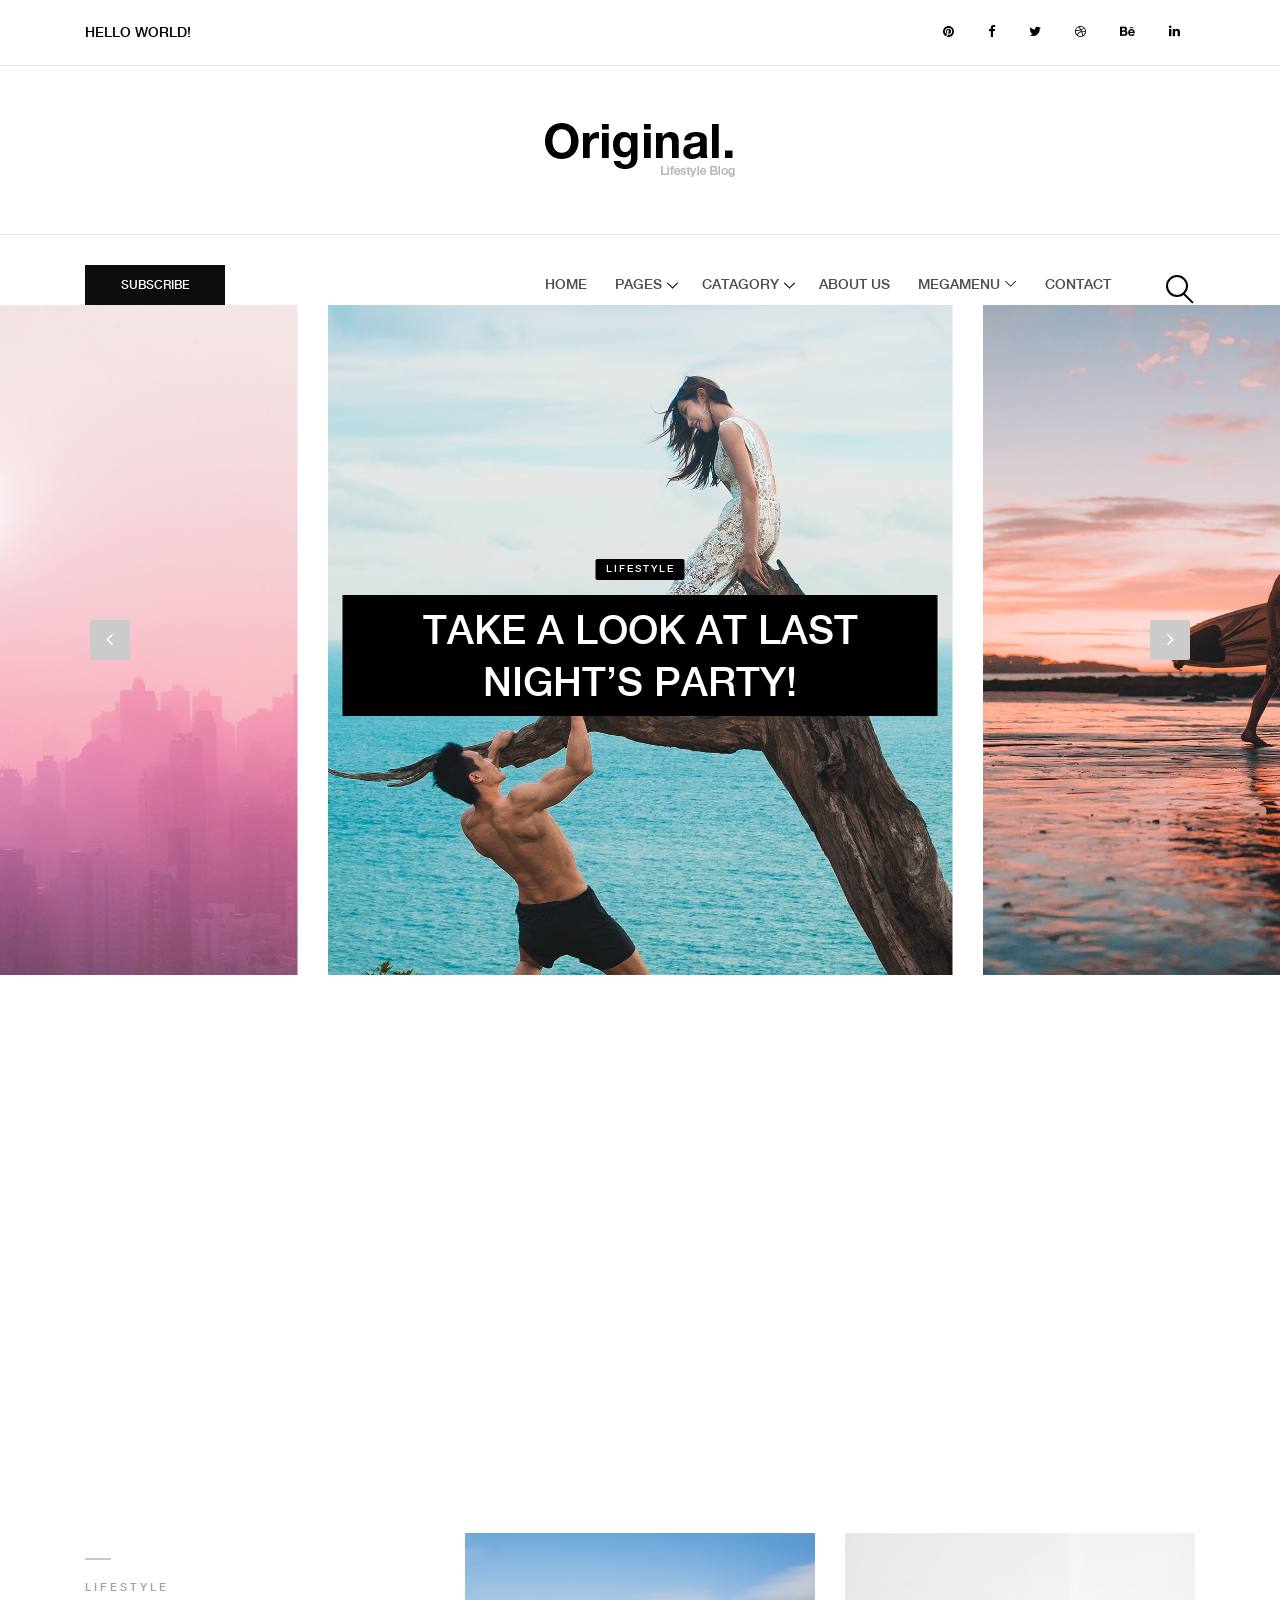
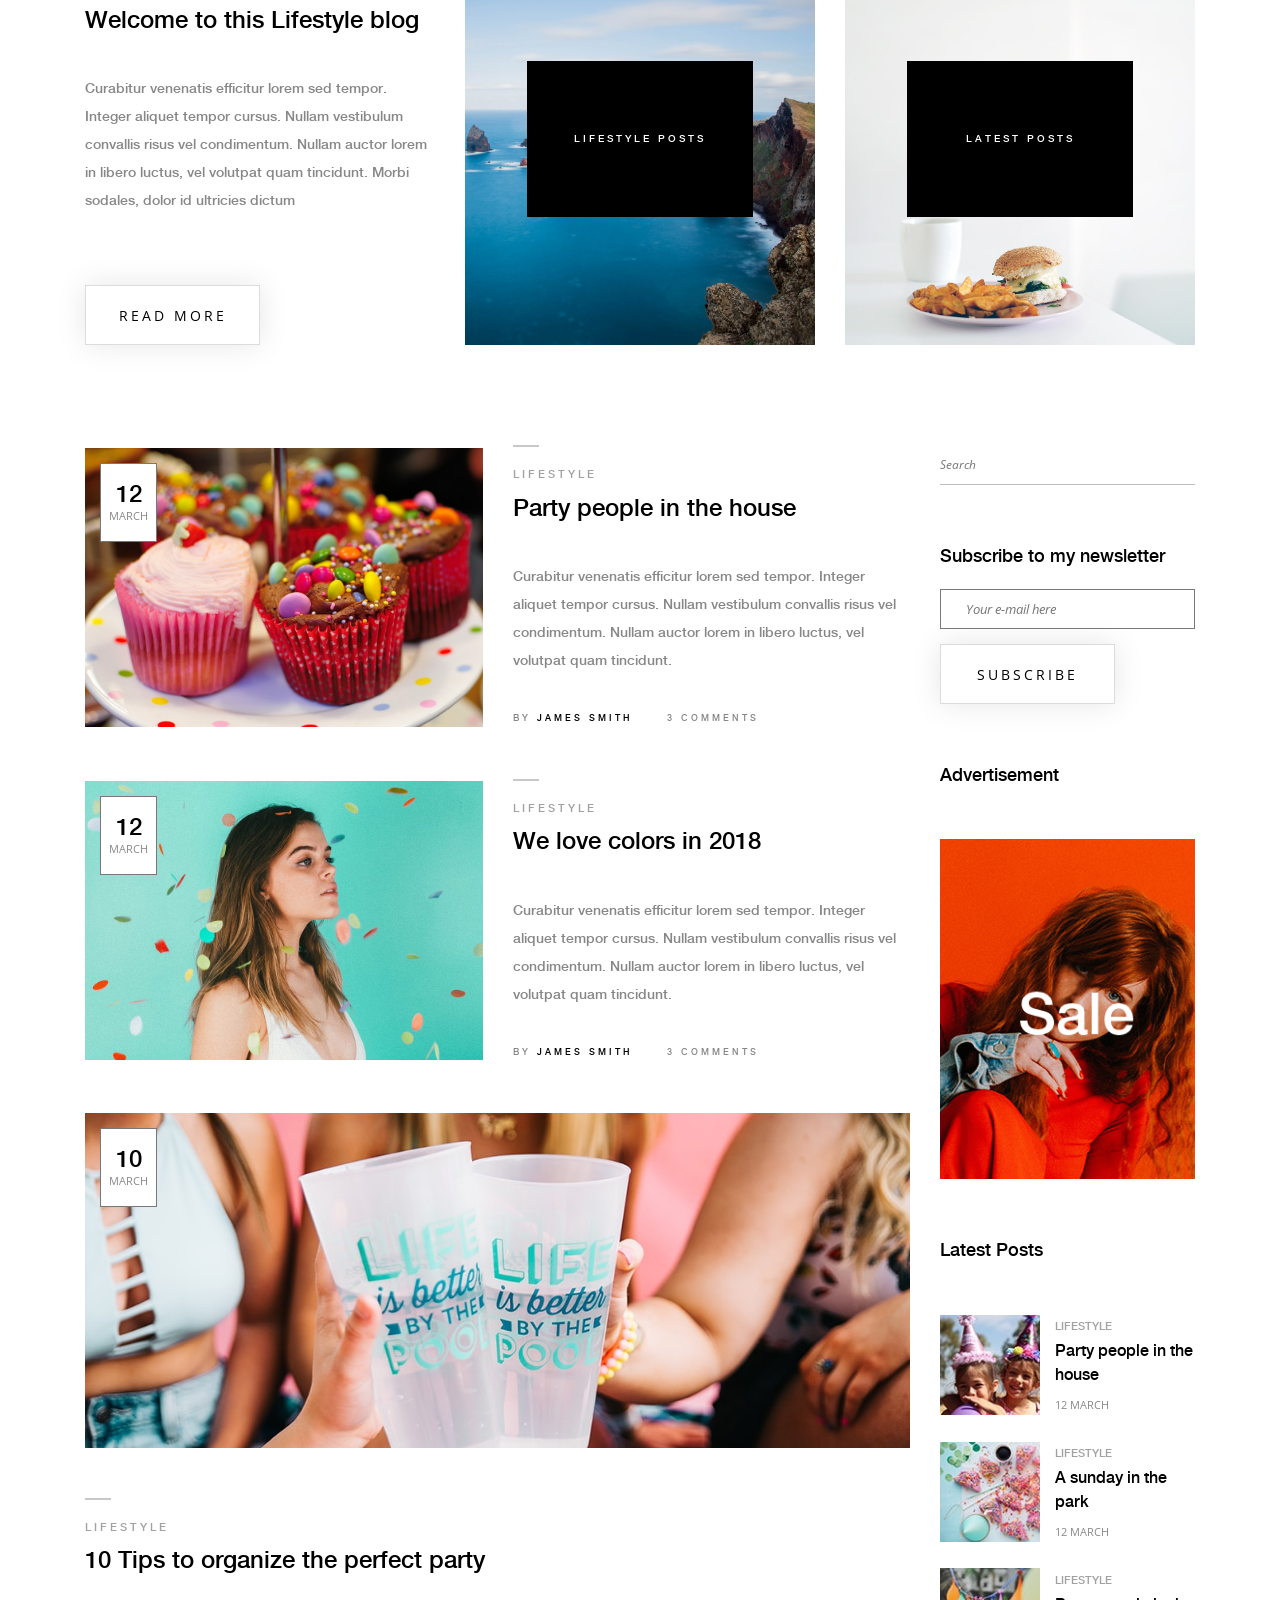
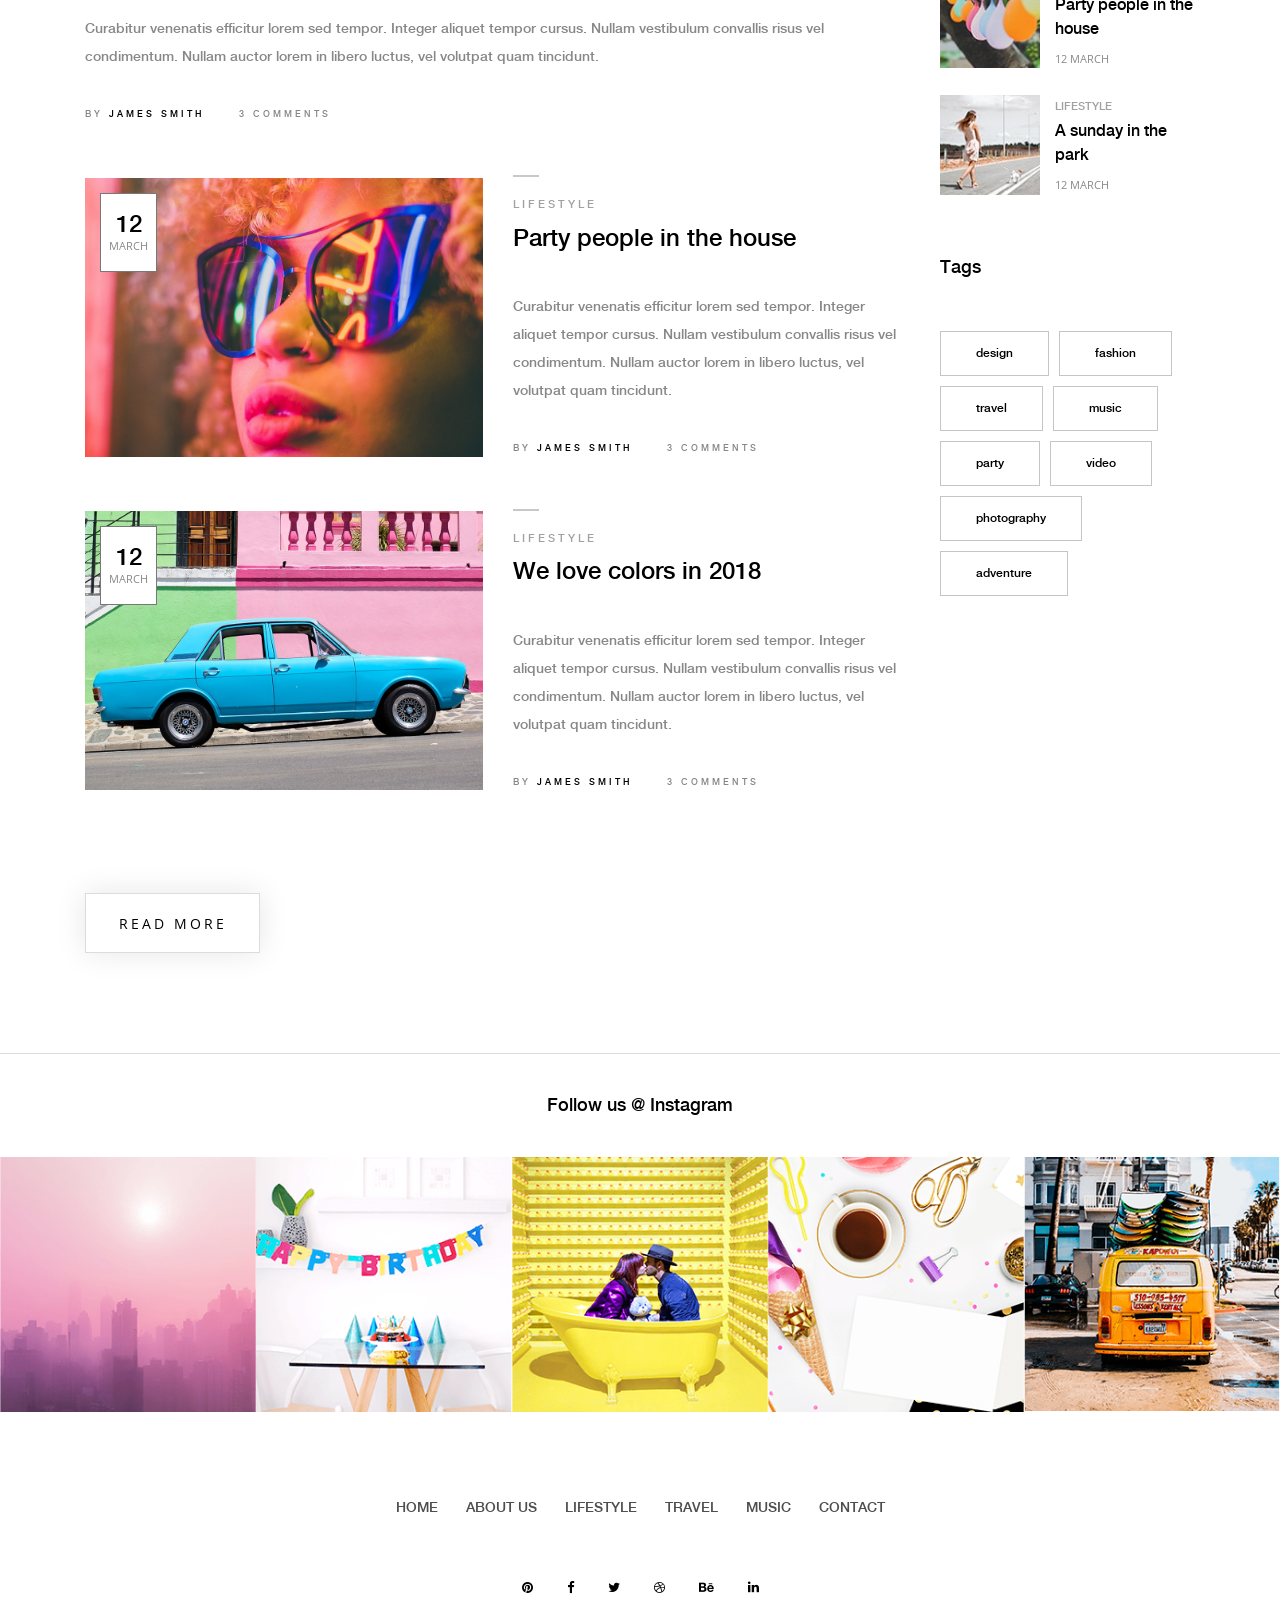
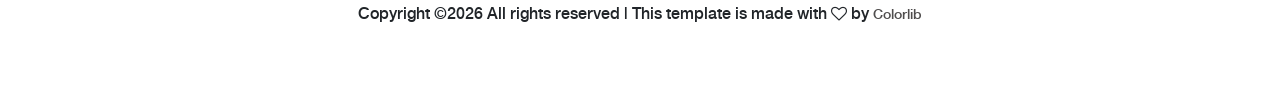
==== templates/index.html @ 19a9ef3c "new" ====
<!DOCTYPE html>
<html lang="en">

<head>
    <meta charset="UTF-8">
    <meta name="description" content="">
    <meta http-equiv="X-UA-Compatible" content="IE=edge">
    <meta name="viewport" content="width=device-width, initial-scale=1, shrink-to-fit=no">
    <!-- The above 4 meta tags *must* come first in the head; any other head content must come *after* these tags -->

    <!-- Title -->
    <title>Original - Lifestyle Blog Template</title>

    <!-- Favicon -->
    <link rel="icon" href="/static/img/core-img/favicon.ico">

    <!-- Style CSS -->
    <link rel="stylesheet" href="/static/css/style.css">

</head>

<body>
    <!-- Preloader -->
    <div id="preloader">
        <div class="preload-content">
            <div id="original-load"></div>
        </div>
    </div>

    <!-- Subscribe Modal -->
    <div class="subscribe-newsletter-area">
        <div class="modal fade" id="subsModal" tabindex="-1" role="dialog" aria-labelledby="subsModal" aria-hidden="true">
            <div class="modal-dialog modal-dialog-centered" role="document">
                <div class="modal-content">
                    <button type="button" class="close" data-dismiss="modal" aria-label="Close"><span aria-hidden="true">&times;</span></button>
                    <div class="modal-body">
                        <h5 class="title">Subscribe to my newsletter</h5>
                        <form action="#" class="newsletterForm" method="post">
                            <input type="email" name="email" id="subscribesForm2" placeholder="Your e-mail here">
                            <button type="submit" class="btn original-btn">Subscribe</button>
                        </form>
                    </div>
                </div>
            </div>
        </div>
    </div>

    <!-- ##### Header Area Start ##### -->
    <header class="header-area">

        <!-- Top Header Area -->
        <div class="top-header">
            <div class="container h-100">
                <div class="row h-100 align-items-center">
                    <!-- Breaking News Area -->
                    <div class="col-12 col-sm-8">
                        <div class="breaking-news-area">
                            <div id="breakingNewsTicker" class="ticker">
                                <ul>
                                    <li><a href="#">Hello World!</a></li>
                                    <li><a href="#">Hello Universe!</a></li>
                                    <li><a href="#">Hello Original!</a></li>
                                    <li><a href="#">Hello Earth!</a></li>
                                    <li><a href="#">Hello Colorlib!</a></li>
                                </ul>
                            </div>
                        </div>
                    </div>
                    <!-- Top Social Area -->
                    <div class="col-12 col-sm-4">
                        <div class="top-social-area">
                            <a href="#" data-toggle="tooltip" data-placement="bottom" title="Pinterest"><i class="fa fa-pinterest" aria-hidden="true"></i></a>
                            <a href="#" data-toggle="tooltip" data-placement="bottom" title="Facebook"><i class="fa fa-facebook" aria-hidden="true"></i></a>
                            <a href="#" data-toggle="tooltip" data-placement="bottom" title="Twitter"><i class="fa fa-twitter" aria-hidden="true"></i></a>
                            <a href="#" data-toggle="tooltip" data-placement="bottom" title="Dribbble"><i class="fa fa-dribbble" aria-hidden="true"></i></a>
                            <a href="#" data-toggle="tooltip" data-placement="bottom" title="Behance"><i class="fa fa-behance" aria-hidden="true"></i></a>
                            <a href="#" data-toggle="tooltip" data-placement="bottom" title="Linkedin"><i class="fa fa-linkedin" aria-hidden="true"></i></a>
                        </div>
                    </div>
                </div>
            </div>
        </div>

        <!-- Logo Area -->
        <div class="logo-area text-center">
            <div class="container h-100">
                <div class="row h-100 align-items-center">
                    <div class="col-12">
                        <a href="index.html" class="original-logo"><img src="/static/img/core-img/logo.png" alt=""></a>
                    </div>
                </div>
            </div>
        </div>

        <!-- Nav Area -->
        <div class="original-nav-area" id="stickyNav">
            <div class="classy-nav-container breakpoint-off">
                <div class="container">
                    <!-- Classy Menu -->
                    <nav class="classy-navbar justify-content-between">

                        <!-- Subscribe btn -->
                        <div class="subscribe-btn">
                            <a href="#" class="btn subscribe-btn" data-toggle="modal" data-target="#subsModal">Subscribe</a>
                        </div>

                        <!-- Navbar Toggler -->
                        <div class="classy-navbar-toggler">
                            <span class="navbarToggler"><span></span><span></span><span></span></span>
                        </div>

                        <!-- Menu -->
                        <div class="classy-menu" id="originalNav">
                            <!-- close btn -->
                            <div class="classycloseIcon">
                                <div class="cross-wrap"><span class="top"></span><span class="bottom"></span></div>
                            </div>

                            <!-- Nav Start -->
                            <div class="classynav">
                                <ul>
                                    <li><a href="index.html">Home</a></li>
                                    <li><a href="#">Pages</a>
                                        <ul class="dropdown">
                                            <li><a href="index.html">Home</a></li>
                                            <li><a href="analyze.html">About Us</a></li>
                                            <li><a href="single.html">Single Post</a></li>
                                            <li><a href="contact.html">Contact</a></li>
                                            <li><a href="coming.html">Coming Soon</a></li>
                                            <li><a href="login.html">login</a></li>
                                        </ul>
                                    </li>
                                    <li><a href="#">Catagory</a>
                                        <ul class="dropdown">
                                            <li><a href="#">Catagory 1</a></li>
                                            <li><a href="#">Catagory 1</a></li>
                                            <li><a href="#">Catagory 1</a>
                                                <ul class="dropdown">
                                                    <li><a href="#">Catagory 2</a></li>
                                                    <li><a href="#">Catagory 2</a></li>
                                                    <li><a href="#">Catagory 2</a>
                                                        <ul class="dropdown">
                                                            <li><a href="#">Catagory 3</a></li>
                                                            <li><a href="#">Catagory 3</a></li>
                                                            <li><a href="#">Catagory 3</a></li>
                                                            <li><a href="#">Catagory 3</a></li>
                                                            <li><a href="#">Catagory 3</a></li>
                                                        </ul>
                                                    </li>
                                                    <li><a href="#">Catagory 2</a></li>
                                                    <li><a href="#">Catagory 2</a></li>
                                                </ul>
                                            </li>
                                            <li><a href="#">Catagory 1</a></li>
                                            <li><a href="#">Catagory 1</a></li>
                                        </ul>
                                    </li>
                                    <li><a href="analyze.html">About Us</a></li>
                                    <li><a href="#">Megamenu</a>
                                        <div class="megamenu">
                                            <ul class="single-mega cn-col-4">
                                                <li class="title">Headline 1</li>
                                                <li><a href="#">Mega Menu Item 1</a></li>
                                                <li><a href="#">Mega Menu Item 2</a></li>
                                                <li><a href="#">Mega Menu Item 3</a></li>
                                                <li><a href="#">Mega Menu Item 4</a></li>
                                                <li><a href="#">Mega Menu Item 5</a></li>
                                            </ul>
                                            <ul class="single-mega cn-col-4">
                                                <li class="title">Headline 2</li>
                                                <li><a href="#">Mega Menu Item 1</a></li>
                                                <li><a href="#">Mega Menu Item 2</a></li>
                                                <li><a href="#">Mega Menu Item 3</a></li>
                                                <li><a href="#">Mega Menu Item 4</a></li>
                                                <li><a href="#">Mega Menu Item 5</a></li>
                                            </ul>
                                            <ul class="single-mega cn-col-4">
                                                <li class="title">Headline 3</li>
                                                <li><a href="#">Mega Menu Item 1</a></li>
                                                <li><a href="#">Mega Menu Item 2</a></li>
                                                <li><a href="#">Mega Menu Item 3</a></li>
                                                <li><a href="#">Mega Menu Item 4</a></li>
                                                <li><a href="#">Mega Menu Item 5</a></li>
                                            </ul>
                                            <ul class="single-mega cn-col-4">
                                                <li class="title">Headline 4</li>
                                                <li><a href="#">Mega Menu Item 1</a></li>
                                                <li><a href="#">Mega Menu Item 2</a></li>
                                                <li><a href="#">Mega Menu Item 3</a></li>
                                                <li><a href="#">Mega Menu Item 4</a></li>
                                                <li><a href="#">Mega Menu Item 5</a></li>
                                            </ul>
                                        </div>
                                    </li>
                                    <li><a href="contact.html">Contact</a></li>
                                </ul>

                                <!-- Search Form  -->
                                <div id="search-wrapper">
                                    <form action="#">
                                        <input type="text" id="search" placeholder="Search something...">
                                        <div id="close-icon"></div>
                                        <input class="d-none" type="submit" value="">
                                    </form>
                                </div>
                            </div>
                            <!-- Nav End -->
                        </div>
                    </nav>
                </div>
            </div>
        </div>
    </header>
    <!-- ##### Header Area End ##### -->

    <!-- ##### Hero Area Start ##### -->
    <div class="hero-area">
        <!-- Hero Slides Area -->
        <div class="hero-slides owl-carousel">
            <!-- Single Slide -->
            <div class="single-hero-slide bg-img" style="background-image: url(/static/img/bg-img/b2.jpg);">
                <div class="container h-100">
                    <div class="row h-100 align-items-center">
                        <div class="col-12">

                            <div class="slide-content text-center">
                                <div class="post-tag">
                                    <a href="#" data-animation="fadeInUp">lifestyle</a>
                                </div>
                                <h2 data-animation="fadeInUp" data-delay="250ms"><a href="single.html">Take a look at last night’s party!</a></h2>
                            </div>
                        </div>
                    </div>
                </div>
            </div>
            <!-- Single Slide -->
            <div class="single-hero-slide bg-img" style="background-image: url(/static/img/bg-img/b1.jpg);">
                <div class="container h-100">
                    <div class="row h-100 align-items-center">
                        <div class="col-12">
                            <div class="slide-content text-center">
                                <div class="post-tag">
                                    <a href="#" data-animation="fadeInUp">lifestyle</a>
                                </div>
                                <h2 data-animation="fadeInUp" data-delay="250ms"><a href="single.html">Take a look at last night’s party!</a></h2>
                            </div>
                        </div>
                    </div>
                </div>
            </div>
            <!-- Single Slide -->
            <div class="single-hero-slide bg-img" style="background-image: url(/static/img/bg-img/b3.jpg);">
                <div class="container h-100">
                    <div class="row h-100 align-items-center">
                        <div class="col-12">
                            <div class="slide-content text-center">
                                <div class="post-tag">
                                    <a href="#" data-animation="fadeInUp">lifestyle</a>
                                </div>
                                <h2 data-animation="fadeInUp" data-delay="250ms"><a href="single.html">Take a look at last night’s party!</a></h2>
                            </div>
                        </div>
                    </div>
                </div>
            </div>
        </div>
    </div>
    <!-- ##### Hero Area End ##### -->
        <div class="container h-100">
              <div class="col-12">
                  <iframe src="https://www.google.com/maps/embed?pb=!1m18!1m12!1m3!1d3614.769612505944!2d121.52342931500641!3d25.04189148396858!2m3!1f0!2f0!3f0!3m2!1i1024!2i768!4f13.1!3m3!1m2!1s0x3442a970a11a84ad%3A0x58e05f2528812097!2z5ZyL56uL6Ie65YyX5ZWG5qWt5aSn5a24!5e0!3m2!1szh-TW!2stw!4v1648105005962!5m2!1szh-TW!2stw" width="1200" height="450" style="border:0;" allowfullscreen="" loading="lazy"></iframe>
              </div>
        </div>
                  <!-- ##### Blog Wrapper Start ##### -->
    <div class="blog-wrapper section-padding-100 clearfix">
        <div class="container">
            <div class="row align-items-end">
                <!-- Single Blog Area -->
                <div class="col-12 col-lg-4">
                    <div class="single-blog-area clearfix mb-100">
                        <!-- Blog Content -->
                        <div class="single-blog-content">
                            <div class="line"></div>
                            <a href="#" class="post-tag">Lifestyle</a>
                            <h4><a href="#" class="post-headline">Welcome to this Lifestyle blog</a></h4>
                            <p>Curabitur venenatis efficitur lorem sed tempor. Integer aliquet tempor cursus. Nullam vestibulum convallis risus vel condimentum. Nullam auctor lorem in libero luctus, vel volutpat quam tincidunt. Morbi sodales, dolor id ultricies dictum</p>
                            <a href="#" class="btn original-btn">Read More</a>
                        </div>
                    </div>
                </div>
                <!-- Single Blog Area -->
                <div class="col-12 col-md-6 col-lg-4">
                    <div class="single-catagory-area clearfix mb-100">
                        <img src="/static/img/blog-img/1.jpg" alt="">
                        <!-- Catagory Title -->
                        <div class="catagory-title">
                            <a href="#">Lifestyle posts</a>
                        </div>
                    </div>
                </div>
                <!-- Single Blog Area -->
                <div class="col-12 col-md-6 col-lg-4">
                    <div class="single-catagory-area clearfix mb-100">
                        <img src="/static/img/blog-img/2.jpg" alt="">
                        <!-- Catagory Title -->
                        <div class="catagory-title">
                            <a href="#">latest posts</a>
                        </div>
                    </div>
                </div>
            </div>
        </div>

        <div class="container">
            <div class="row">
                <div class="col-12 col-lg-9">

                    <!-- Single Blog Area  -->
                    <div class="single-blog-area blog-style-2 mb-50 wow fadeInUp" data-wow-delay="0.2s" data-wow-duration="1000ms">
                        <div class="row align-items-center">
                            <div class="col-12 col-md-6">
                                <div class="single-blog-thumbnail">
                                    <img src="/static/img/blog-img/3.jpg" alt="">
                                    <div class="post-date">
                                        <a href="#">12 <span>march</span></a>
                                    </div>
                                </div>
                            </div>
                            <div class="col-12 col-md-6">
                                <!-- Blog Content -->
                                <div class="single-blog-content">
                                    <div class="line"></div>
                                    <a href="#" class="post-tag">Lifestyle</a>
                                    <h4><a href="#" class="post-headline">Party people in the house</a></h4>
                                    <p>Curabitur venenatis efficitur lorem sed tempor. Integer aliquet tempor cursus. Nullam vestibulum convallis risus vel condimentum. Nullam auctor lorem in libero luctus, vel volutpat quam tincidunt.</p>
                                    <div class="post-meta">
                                        <p>By <a href="#">james smith</a></p>
                                        <p>3 comments</p>
                                    </div>
                                </div>
                            </div>
                        </div>
                    </div>

                    <!-- Single Blog Area  -->
                    <div class="single-blog-area blog-style-2 mb-50 wow fadeInUp" data-wow-delay="0.3s" data-wow-duration="1000ms">
                        <div class="row align-items-center">
                            <div class="col-12 col-md-6">
                                <div class="single-blog-thumbnail">
                                    <img src="/static/img/blog-img/4.jpg" alt="">
                                    <div class="post-date">
                                        <a href="#">12 <span>march</span></a>
                                    </div>
                                </div>
                            </div>
                            <div class="col-12 col-md-6">
                                <!-- Blog Content -->
                                <div class="single-blog-content">
                                    <div class="line"></div>
                                    <a href="#" class="post-tag">Lifestyle</a>
                                    <h4><a href="#" class="post-headline">We love colors in 2018</a></h4>
                                    <p>Curabitur venenatis efficitur lorem sed tempor. Integer aliquet tempor cursus. Nullam vestibulum convallis risus vel condimentum. Nullam auctor lorem in libero luctus, vel volutpat quam tincidunt.</p>
                                    <div class="post-meta">
                                        <p>By <a href="#">james smith</a></p>
                                        <p>3 comments</p>
                                    </div>
                                </div>
                            </div>
                        </div>
                    </div>

                    <!-- Single Blog Area  -->
                    <div class="single-blog-area blog-style-2 mb-50 wow fadeInUp" data-wow-delay="0.4s" data-wow-duration="1000ms">
                        <div class="row">
                            <div class="col-12">
                                <div class="single-blog-thumbnail">
                                    <img src="/static/img/blog-img/7.jpg" alt="">
                                    <div class="post-date">
                                        <a href="#">10 <span>march</span></a>
                                    </div>
                                </div>
                            </div>
                            <div class="col-12">
                                <!-- Blog Content -->
                                <div class="single-blog-content mt-50">
                                    <div class="line"></div>
                                    <a href="#" class="post-tag">Lifestyle</a>
                                    <h4><a href="#" class="post-headline">10 Tips to organize the perfect party</a></h4>
                                    <p>Curabitur venenatis efficitur lorem sed tempor. Integer aliquet tempor cursus. Nullam vestibulum convallis risus vel condimentum. Nullam auctor lorem in libero luctus, vel volutpat quam tincidunt.</p>
                                    <div class="post-meta">
                                        <p>By <a href="#">james smith</a></p>
                                        <p>3 comments</p>
                                    </div>
                                </div>
                            </div>
                        </div>
                    </div>

                    <!-- Single Blog Area  -->
                    <div class="single-blog-area blog-style-2 mb-50 wow fadeInUp" data-wow-delay="0.5s" data-wow-duration="1000ms">
                        <div class="row align-items-center">
                            <div class="col-12 col-md-6">
                                <div class="single-blog-thumbnail">
                                    <img src="/static/img/blog-img/5.jpg" alt="">
                                    <div class="post-date">
                                        <a href="#">12 <span>march</span></a>
                                    </div>
                                </div>
                            </div>
                            <div class="col-12 col-md-6">
                                <!-- Blog Content -->
                                <div class="single-blog-content">
                                    <div class="line"></div>
                                    <a href="#" class="post-tag">Lifestyle</a>
                                    <h4><a href="#" class="post-headline">Party people in the house</a></h4>
                                    <p>Curabitur venenatis efficitur lorem sed tempor. Integer aliquet tempor cursus. Nullam vestibulum convallis risus vel condimentum. Nullam auctor lorem in libero luctus, vel volutpat quam tincidunt.</p>
                                    <div class="post-meta">
                                        <p>By <a href="#">james smith</a></p>
                                        <p>3 comments</p>
                                    </div>
                                </div>
                            </div>
                        </div>
                    </div>

                    <!-- Single Blog Area  -->
                    <div class="single-blog-area blog-style-2 mb-50 wow fadeInUp" data-wow-delay="0.6s" data-wow-duration="1000ms">
                        <div class="row align-items-center">
                            <div class="col-12 col-md-6">
                                <div class="single-blog-thumbnail">
                                    <img src="/static/img/blog-img/6.jpg" alt="">
                                    <div class="post-date">
                                        <a href="#">12 <span>march</span></a>
                                    </div>
                                </div>
                            </div>
                            <div class="col-12 col-md-6">
                                <!-- Blog Content -->
                                <div class="single-blog-content">
                                    <div class="line"></div>
                                    <a href="#" class="post-tag">Lifestyle</a>
                                    <h4><a href="#" class="post-headline">We love colors in 2018</a></h4>
                                    <p>Curabitur venenatis efficitur lorem sed tempor. Integer aliquet tempor cursus. Nullam vestibulum convallis risus vel condimentum. Nullam auctor lorem in libero luctus, vel volutpat quam tincidunt.</p>
                                    <div class="post-meta">
                                        <p>By <a href="#">james smith</a></p>
                                        <p>3 comments</p>
                                    </div>
                                </div>
                            </div>
                        </div>
                    </div>

                    <!-- Load More -->
                    <div class="load-more-btn mt-100 wow fadeInUp" data-wow-delay="0.7s" data-wow-duration="1000ms">
                        <a href="#" class="btn original-btn">Read More</a>
                    </div>
                </div>

                <!-- ##### Sidebar Area ##### -->
                <div class="col-12 col-md-4 col-lg-3">
                    <div class="post-sidebar-area">

                        <!-- Widget Area -->
                        <div class="sidebar-widget-area">
                            <form action="#" class="search-form">
                                <input type="search" name="search" id="searchForm" placeholder="Search">
                                <input type="submit" value="submit">
                            </form>
                        </div>

                        <!-- Widget Area -->
                        <div class="sidebar-widget-area">
                            <h5 class="title subscribe-title">Subscribe to my newsletter</h5>
                            <div class="widget-content">
                                <form action="#" class="newsletterForm">
                                    <input type="email" name="email" id="subscribesForm" placeholder="Your e-mail here">
                                    <button type="submit" class="btn original-btn">Subscribe</button>
                                </form>
                            </div>
                        </div>

                        <!-- Widget Area -->
                        <div class="sidebar-widget-area">
                            <h5 class="title">Advertisement</h5>
                            <a href="#"><img src="/static/img/bg-img/add.gif" alt=""></a>
                        </div>

                        <!-- Widget Area -->
                        <div class="sidebar-widget-area">
                            <h5 class="title">Latest Posts</h5>

                            <div class="widget-content">

                                <!-- Single Blog Post -->
                                <div class="single-blog-post d-flex align-items-center widget-post">
                                    <!-- Post Thumbnail -->
                                    <div class="post-thumbnail">
                                        <img src="/static/img/blog-img/lp1.jpg" alt="">
                                    </div>
                                    <!-- Post Content -->
                                    <div class="post-content">
                                        <a href="#" class="post-tag">Lifestyle</a>
                                        <h4><a href="#" class="post-headline">Party people in the house</a></h4>
                                        <div class="post-meta">
                                            <p><a href="#">12 March</a></p>
                                        </div>
                                    </div>
                                </div>

                                <!-- Single Blog Post -->
                                <div class="single-blog-post d-flex align-items-center widget-post">
                                    <!-- Post Thumbnail -->
                                    <div class="post-thumbnail">
                                        <img src="/static/img/blog-img/lp2.jpg" alt="">
                                    </div>
                                    <!-- Post Content -->
                                    <div class="post-content">
                                        <a href="#" class="post-tag">Lifestyle</a>
                                        <h4><a href="#" class="post-headline">A sunday in the park</a></h4>
                                        <div class="post-meta">
                                            <p><a href="#">12 March</a></p>
                                        </div>
                                    </div>
                                </div>

                                <!-- Single Blog Post -->
                                <div class="single-blog-post d-flex align-items-center widget-post">
                                    <!-- Post Thumbnail -->
                                    <div class="post-thumbnail">
                                        <img src="/static/img/blog-img/lp3.jpg" alt="">
                                    </div>
                                    <!-- Post Content -->
                                    <div class="post-content">
                                        <a href="#" class="post-tag">Lifestyle</a>
                                        <h4><a href="#" class="post-headline">Party people in the house</a></h4>
                                        <div class="post-meta">
                                            <p><a href="#">12 March</a></p>
                                        </div>
                                    </div>
                                </div>

                                <!-- Single Blog Post -->
                                <div class="single-blog-post d-flex align-items-center widget-post">
                                    <!-- Post Thumbnail -->
                                    <div class="post-thumbnail">
                                        <img src="/static/img/blog-img/lp4.jpg" alt="">
                                    </div>
                                    <!-- Post Content -->
                                    <div class="post-content">
                                        <a href="#" class="post-tag">Lifestyle</a>
                                        <h4><a href="#" class="post-headline">A sunday in the park</a></h4>
                                        <div class="post-meta">
                                            <p><a href="#">12 March</a></p>
                                        </div>
                                    </div>
                                </div>
                            </div>
                        </div>

                        <!-- Widget Area -->
                        <div class="sidebar-widget-area">
                            <h5 class="title">Tags</h5>
                            <div class="widget-content">
                                <ul class="tags">
                                    <li><a href="#">design</a></li>
                                    <li><a href="#">fashion</a></li>
                                    <li><a href="#">travel</a></li>
                                    <li><a href="#">music</a></li>
                                    <li><a href="#">party</a></li>
                                    <li><a href="#">video</a></li>
                                    <li><a href="#">photography</a></li>
                                    <li><a href="#">adventure</a></li>
                                </ul>
                            </div>
                        </div>
                    </div>
                </div>
            </div>
        </div>
    </div>
    <!-- ##### Blog Wrapper End ##### -->

    <!-- ##### Instagram Feed Area Start ##### -->
    <div class="instagram-feed-area">
        <div class="container">
            <div class="row">
                <div class="col-12">
                    <div class="insta-title">
                        <h5>Follow us @ Instagram</h5>
                    </div>
                </div>
            </div>
        </div>
        <!-- Instagram Slides -->
        <div class="instagram-slides owl-carousel">
            <!-- Single Insta Feed -->
            <div class="single-insta-feed">
                <img src="/static/img/instagram-img/1.png" alt="">
                <!-- Hover Effects -->
                <div class="hover-effects">
                    <a href="#" class="d-flex align-items-center justify-content-center"><i class="fa fa-instagram"></i></a>
                </div>
            </div>
            <!-- Single Insta Feed -->
            <div class="single-insta-feed">
                <img src="/static/img/instagram-img/2.png" alt="">
                <!-- Hover Effects -->
                <div class="hover-effects">
                    <a href="#" class="d-flex align-items-center justify-content-center"><i class="fa fa-instagram"></i></a>
                </div>
            </div>
            <!-- Single Insta Feed -->
            <div class="single-insta-feed">
                <img src="/static/img/instagram-img/3.png" alt="">
                <!-- Hover Effects -->
                <div class="hover-effects">
                    <a href="#" class="d-flex align-items-center justify-content-center"><i class="fa fa-instagram"></i></a>
                </div>
            </div>
            <!-- Single Insta Feed -->
            <div class="single-insta-feed">
                <img src="/static/img/instagram-img/4.png" alt="">
                <!-- Hover Effects -->
                <div class="hover-effects">
                    <a href="#" class="d-flex align-items-center justify-content-center"><i class="fa fa-instagram"></i></a>
                </div>
            </div>
            <!-- Single Insta Feed -->
            <div class="single-insta-feed">
                <img src="/static/img/instagram-img/5.png" alt="">
                <!-- Hover Effects -->
                <div class="hover-effects">
                    <a href="#" class="d-flex align-items-center justify-content-center"><i class="fa fa-instagram"></i></a>
                </div>
            </div>
            <!-- Single Insta Feed -->
            <div class="single-insta-feed">
                <img src="/static/img/instagram-img/6.png" alt="">
                <!-- Hover Effects -->
                <div class="hover-effects">
                    <a href="#" class="d-flex align-items-center justify-content-center"><i class="fa fa-instagram"></i></a>
                </div>
            </div>
            <!-- Single Insta Feed -->
            <div class="single-insta-feed">
                <img src="/static/img/instagram-img/7.png" alt="">
                <!-- Hover Effects -->
                <div class="hover-effects">
                    <a href="#" class="d-flex align-items-center justify-content-center"><i class="fa fa-instagram"></i></a>
                </div>
            </div>
        </div>
    </div>
    <!-- ##### Instagram Feed Area End ##### -->

    <!-- ##### Footer Area Start ##### -->
    <footer class="footer-area text-center">
        <div class="container">
            <div class="row">
                <div class="col-12">
                   
                    <!-- Footer Nav Area -->
                    <div class="classy-nav-container breakpoint-off">
                        <!-- Classy Menu -->
                        <nav class="classy-navbar justify-content-center">

                            <!-- Navbar Toggler -->
                            <div class="classy-navbar-toggler">
                                <span class="navbarToggler"><span></span><span></span><span></span></span>
                            </div>

                            <!-- Menu -->
                            <div class="classy-menu">

                                <!-- close btn -->
                                <div class="classycloseIcon">
                                    <div class="cross-wrap"><span class="top"></span><span class="bottom"></span></div>
                                </div>

                                <!-- Nav Start -->
                                <div class="classynav">
                                    <ul>
                                        <li><a href="#">Home</a></li>
                                        <li><a href="#">About Us</a></li>
                                        <li><a href="#">Lifestyle</a></li>
                                        <li><a href="#">travel</a></li>
                                        <li><a href="#">Music</a></li>
                                        <li><a href="#">Contact</a></li>
                                    </ul>
                                </div>
                                <!-- Nav End -->
                            </div>
                        </nav>
                    </div>
                    
                    <!-- Footer Social Area -->
                    <div class="footer-social-area mt-30">
                        <a href="#" data-toggle="tooltip" data-placement="top" title="Pinterest"><i class="fa fa-pinterest" aria-hidden="true"></i></a>
                        <a href="#" data-toggle="tooltip" data-placement="top" title="Facebook"><i class="fa fa-facebook" aria-hidden="true"></i></a>
                        <a href="#" data-toggle="tooltip" data-placement="top" title="Twitter"><i class="fa fa-twitter" aria-hidden="true"></i></a>
                        <a href="#" data-toggle="tooltip" data-placement="top" title="Dribbble"><i class="fa fa-dribbble" aria-hidden="true"></i></a>
                        <a href="#" data-toggle="tooltip" data-placement="top" title="Behance"><i class="fa fa-behance" aria-hidden="true"></i></a>
                        <a href="#" data-toggle="tooltip" data-placement="top" title="Linkedin"><i class="fa fa-linkedin" aria-hidden="true"></i></a>
                    </div>
                </div>
            </div>
        </div>

   <!-- Link back to Colorlib can't be removed. Template is licensed under CC BY 3.0. -->
Copyright &copy;<script>document.write(new Date().getFullYear());</script> All rights reserved | This template is made with <i class="fa fa-heart-o" aria-hidden="true"></i> by <a href="https://colorlib.com" target="_blank">Colorlib</a>
<!-- Link back to Colorlib can't be removed. Template is licensed under CC BY 3.0. -->

    </footer>
    <!-- ##### Footer Area End ##### -->

    <!-- jQuery (Necessary for All JavaScript Plugins) -->
    <script src="/static/js/jquery/jquery-2.2.4.min.js"></script>
    <!-- Popper js -->
    <script src="/static/js/popper.min.js"></script>
    <!-- Bootstrap js -->
    <script src="/static/js/bootstrap.min.js"></script>
    <!-- Plugins js -->
    <script src="/static/js/plugins.js"></script>
    <!-- Active js -->
    <script src="/static/js/active.js"></script>

</body>

</html>
---- static/css/style.css ----
/* [ -- Master Stylesheet -- ]

------------------------------------------------------
:: Template Name: Original - Lifestyle Blog Template
:: Author: Colorlib
:: Author URL: https://colorlib.com
:: Version: 1.0.0
:: Created: April 3, 2018
:: Last Updated: April 3, 2018
-------------------------------------------------- */
/* :: Import Fonts */
@import url("https://fonts.googleapis.com/css?family=Open+Sans:300,400,600,700");
@import url(/static/css/bootstrap.min.css);
@import url(/static/css/classy-nav.css);
@import url(/static/css/animate.css);
@import url(/static/css/owl.carousel.css);
@import url(/static/css/font-awesome.min.css);
@font-face {
  font-family: 'helveticaneuebold';
  src: url("/static/fonts/helvetica_neu_bold-webfont.woff2") format("woff2"), url("/static/fonts/helvetica_neu_bold-webfont.woff") format("woff");
  font-weight: normal;
  font-style: normal; }
@font-face {
  font-family: 'helveticaneuemedium';
  src: url("/static/fonts/helveticaneue_medium-webfont.woff2") format("woff2"), url("/static/fonts/helveticaneue_medium-webfont.woff") format("woff");
  font-weight: normal;
  font-style: normal; }
/* :: Import All CSS */
/* :: Base CSS */
* {
  margin: 0;
  padding: 0; }

body {
  font-family: "helveticaneuemedium";
  background-color: #ffffff; }

h1,
h2,
h3,
h4,
h5,
h6 {
  color: #000000;
  font-weight: 500;
  line-height: 1.3;
  font-family: "helveticaneuemedium"; }

p {
  color: #878787;
  font-size: 14px;
  line-height: 1.4;
  font-family: "helveticaneuemedium"; }

a {
  -webkit-transition-duration: 500ms;
  transition-duration: 500ms;
  text-decoration: none;
  outline: none;
  font-size: 14px;
  font-family: "helveticaneuemedium";
  color: #4f4d4d; }
  a:hover, a:focus {
    font-family: "helveticaneuemedium";
    -webkit-transition-duration: 500ms;
    transition-duration: 500ms;
    text-decoration: none;
    outline: none;
    font-size: 14px; }

#preloader {
  display: -webkit-box;
  display: -ms-flexbox;
  display: flex;
  -webkit-box-align: center;
  -ms-flex-align: center;
  -ms-grid-row-align: center;
  align-items: center;
  -webkit-box-pack: center;
  -ms-flex-pack: center;
  justify-content: center;
  background-color: #0d0d0d;
  position: fixed;
  width: 100%;
  height: 100%;
  z-index: 1000000; }

#original-load {
  width: 70px;
  height: 70px;
  border-radius: 50%;
  border: 3px;
  border-style: solid;
  border-color: transparent;
  border-top-color: #f1f1f1;
  -webkit-animation: original 2400ms linear infinite;
  animation: original 2400ms linear infinite;
  z-index: 999; }
  #original-load:before {
    content: "";
    position: absolute;
    top: 7.5px;
    left: 7.5px;
    right: 7.5px;
    bottom: 7.5px;
    border-radius: 50%;
    border: 3px;
    border-style: solid;
    border-color: transparent;
    border-top-color: #f1f1f1;
    -webkit-animation: original 2700ms linear infinite;
    animation: original 2700ms linear infinite; }
  #original-load:after {
    content: "";
    position: absolute;
    top: 20px;
    left: 20px;
    right: 20px;
    bottom: 20px;
    border-radius: 50%;
    border: 3px;
    border-style: solid;
    border-color: transparent;
    border-top-color: #f1f1f1;
    -webkit-animation: original 1800ms linear infinite;
    animation: original 1800ms linear infinite; }

@-webkit-keyframes original {
  0% {
    -webkit-transform: rotate(0deg);
    transform: rotate(0deg); }
  100% {
    -webkit-transform: rotate(360deg);
    transform: rotate(360deg); } }
@keyframes original {
  0% {
    -webkit-transform: rotate(0deg);
    transform: rotate(0deg); }
  100% {
    -webkit-transform: rotate(360deg);
    transform: rotate(360deg); } }
ul,
ol {
  margin: 0; }
  ul li,
  ol li {
    list-style: none; }

img {
  height: auto;
  max-width: 100%; }

.mt-15 {
  margin-top: 15px; }

.mt-30 {
  margin-top: 30px; }

.mt-50 {
  margin-top: 50px; }

.mt-70 {
  margin-top: 70px; }

.mt-100 {
  margin-top: 100px; }

.mb-15 {
  margin-bottom: 15px; }

.mb-30 {
  margin-bottom: 30px; }

.mb-50 {
  margin-bottom: 50px; }

.ml-15 {
  margin-left: 15px; }

.ml-30 {
  margin-left: 30px; }

.mr-15 {
  margin-right: 15px; }

.mr-30 {
  margin-right: 30px; }

.mb-70 {
  margin-bottom: 70px; }

.mb-100 {
  margin-bottom: 100px; }

.bg-img {
  background-position: center center;
  background-size: cover;
  background-repeat: no-repeat; }

.bg-transparent {
  background-color: transparent; }

.font-bold {
  font-weight: 700; }

.font-light {
  font-weight: 300; }

.height-400 {
  height: 400px !important; }

.height-500 {
  height: 500px !important; }

.height-600 {
  height: 600px !important; }

.height-700 {
  height: 700px !important; }

.height-800 {
  height: 800px !important; }

.section-padding-100 {
  padding: 100px 0; }

.section-padding-50 {
  padding: 50px 0; }

.section-padding-50-0 {
  padding: 50px 0 0 0; }

.section-padding-100-70 {
  padding: 100px 0 70px; }

.section-padding-100-50 {
  padding: 100px 0 50px; }

.section-padding-100-0 {
  padding: 100px 0 0; }

.section-padding-0-100 {
  padding: 0 0 100px; }

.section-padding-100-20 {
  padding: 100px 0 20px 0; }

#scrollUp {
  bottom: 60px;
  right: 60px;
  font-size: 13px;
  text-align: center;
  color: #878787;
  letter-spacing: 2px;
  border-bottom: 2px solid #878787;
  -webkit-transition-duration: 500ms;
  transition-duration: 500ms;
  text-transform: uppercase;
  padding: 5px 10px;
  line-height: 1; }
  #scrollUp:hover {
    color: #30336b;
    border-color: #30336b; }
  @media only screen and (min-width: 768px) and (max-width: 991px) {
    #scrollUp {
      bottom: 30px;
      right: 30px; } }
  @media only screen and (max-width: 767px) {
    #scrollUp {
      bottom: 30px;
      right: 30px; } }

.bg-gray {
  background-color: #f1f1f1; }

.background-overlay {
  position: relative;
  z-index: 2; }
  .background-overlay:after {
    position: absolute;
    z-index: -1;
    top: 0;
    left: 0;
    width: 100%;
    height: 100%;
    content: '';
    background-color: rgba(0, 0, 0, 0.6); }

.original-btn {
  position: relative;
  z-index: 1;
  padding: 0 30px;
  min-width: 175px;
  height: 60px;
  border: 1px solid;
  border-color: #dcdcdc;
  font-size: 14px;
  border-radius: 0;
  line-height: 59px;
  text-transform: uppercase;
  letter-spacing: 3px;
  font-family: "Open Sans", sans-serif;
  box-shadow: 0 0 30px rgba(0, 0, 0, 0.1);
  color: #000000; }
  .original-btn:hover, .original-btn:focus {
    font-family: "Open Sans", sans-serif;
    color: #ffffff;
    border-color: #30336b;
    background-color: #30336b; }

/* :: Header Area CSS */
.header-area {
  position: relative;
  width: 100%;
  z-index: 100;
  -webkit-transition-duration: 500ms;
  transition-duration: 500ms; }
  .header-area .top-header {
    height: 65px; }
    @media only screen and (max-width: 767px) {
      .header-area .top-header {
        height: 90px; } }
    @media only screen and (min-width: 576px) and (max-width: 767px) {
      .header-area .top-header {
        height: 70px; } }
    .header-area .top-header .top-social-area {
      text-align: right; }
      @media only screen and (max-width: 767px) {
        .header-area .top-header .top-social-area {
          text-align: left; } }
      .header-area .top-header .top-social-area a {
        display: inline-block;
        padding: 5px 15px;
        color: #000000;
        font-size: 13px; }
        .header-area .top-header .top-social-area a:hover, .header-area .top-header .top-social-area a:focus {
          color: #30336b; }
        @media only screen and (min-width: 768px) and (max-width: 991px) {
          .header-area .top-header .top-social-area a {
            padding: 5px 7px; } }
        @media only screen and (max-width: 767px) {
          .header-area .top-header .top-social-area a {
            padding: 5px 7px; } }
        @media only screen and (min-width: 576px) and (max-width: 767px) {
          .header-area .top-header .top-social-area a {
            padding: 5px 4px; } }
  .header-area .logo-area {
    height: 170px;
    border-top: 1px solid #e1e1e1;
    border-bottom: 1px solid #e1e1e1; }
    @media only screen and (max-width: 767px) {
      .header-area .logo-area {
        height: 100px; } }
  .header-area .original-nav-area {
    height: 100px; }
    @media only screen and (max-width: 767px) {
      .header-area .original-nav-area {
        height: 70px; } }
    .header-area .original-nav-area .subscribe-btn a {
      display: inline-block;
      min-width: 140px;
      height: 40px;
      background-color: #0d0d0d;
      color: #ffffff;
      border-radius: 0;
      font-size: 12px;
      text-transform: uppercase;
      line-height: 40px;
      padding: 0; }
      .header-area .original-nav-area .subscribe-btn a:hover, .header-area .original-nav-area .subscribe-btn a:focus {
        background-color: #30336b; }
    .header-area .original-nav-area .classynav ul li a {
      text-transform: uppercase;
      color: #4f4d4d; }
      .header-area .original-nav-area .classynav ul li a:focus, .header-area .original-nav-area .classynav ul li a:hover {
        color: #000000; }
    .header-area .original-nav-area .classy-nav-container {
      background-color: transparent; }
    .header-area .original-nav-area .classy-navbar {
      height: 100px;
      padding: 0; }
      @media only screen and (max-width: 767px) {
        .header-area .original-nav-area .classy-navbar {
          height: 70px; } }
  .header-area .is-sticky .original-nav-area {
    background-color: #ffffff;
    margin-top: 0;
    box-shadow: 0 5px 15px rgba(0, 0, 0, 0.15);
    position: fixed;
    width: 100%;
    height: 70px;
    top: 0;
    left: 0;
    right: 0;
    z-index: 900; }
    .header-area .is-sticky .original-nav-area .classy-navbar {
      height: 70px; }

#breakingNewsTicker.ticker {
  width: 100%;
  text-align: left;
  position: relative;
  overflow: hidden; }
  #breakingNewsTicker.ticker ul {
    width: 100%;
    position: relative; }
    #breakingNewsTicker.ticker ul li {
      display: none;
      width: 100%; }
      #breakingNewsTicker.ticker ul li a {
        color: #000000;
        font-size: 14px;
        text-transform: uppercase; }
        #breakingNewsTicker.ticker ul li a:hover {
          color: #30336b; }

.modal-backdrop.show {
  opacity: .8 !important; }

.subscribe-newsletter-area .modal-content {
  border-radius: 0; }
  .subscribe-newsletter-area .modal-content .modal-body {
    padding: 70px; }
    @media only screen and (max-width: 767px) {
      .subscribe-newsletter-area .modal-content .modal-body {
        padding: 40px 30px; } }
    .subscribe-newsletter-area .modal-content .modal-body .title {
      font-size: 18px;
      margin-bottom: 20px; }
    .subscribe-newsletter-area .modal-content .modal-body .newsletterForm {
      position: relative;
      z-index: 1; }
      .subscribe-newsletter-area .modal-content .modal-body .newsletterForm input {
        width: 100%;
        height: 60px;
        border: 1px solid #787878;
        font-size: 14px;
        font-family: "Open Sans", sans-serif;
        -webkit-transition-duration: 500ms;
        transition-duration: 500ms;
        font-style: italic;
        margin-bottom: 15px;
        padding: 0 30px; }
        .subscribe-newsletter-area .modal-content .modal-body .newsletterForm input:focus {
          border: 1px solid #000000; }
      .subscribe-newsletter-area .modal-content .modal-body .newsletterForm button[type="submit"] {
        background-color: #ffffff; }
        .subscribe-newsletter-area .modal-content .modal-body .newsletterForm button[type="submit"]:hover {
          background-color: #30336b;
          color: #ffffff; }
.subscribe-newsletter-area .close {
  position: absolute;
  top: -30px;
  right: 0;
  background-color: red !important;
  width: 30px;
  height: 30px;
  color: #ffffff;
  font-weight: 400; }
  .subscribe-newsletter-area .close:hover {
    color: #ffffff; }

/* :: Hero Slides Area CSS */
.hero-slides {
  position: relative;
  z-index: 1; }
  .hero-slides .single-hero-slide {
    position: relative;
    z-index: 1;
    height: 670px; }
    @media only screen and (min-width: 992px) and (max-width: 1199px) {
      .hero-slides .single-hero-slide {
        height: 500px; } }
    @media only screen and (min-width: 768px) and (max-width: 991px) {
      .hero-slides .single-hero-slide {
        height: 450px; } }
    @media only screen and (max-width: 767px) {
      .hero-slides .single-hero-slide {
        height: 250px; } }
    .hero-slides .single-hero-slide .slide-content {
      display: none; }
      .hero-slides .single-hero-slide .slide-content .post-tag {
        margin-bottom: 15px;
        display: block; }
        .hero-slides .single-hero-slide .slide-content .post-tag a {
          display: inline-block;
          padding: 3px 10px;
          background-color: #000000;
          border-radius: 2px;
          text-transform: uppercase;
          letter-spacing: 2px;
          font-size: 10px;
          color: #ffffff; }
      .hero-slides .single-hero-slide .slide-content h2 a {
        font-size: 40px;
        display: inline-block;
        padding: 12px 20px 5px;
        background-color: #000000;
        border-radius: 0;
        text-transform: uppercase;
        color: #ffffff;
        margin-bottom: 0; }
        @media only screen and (min-width: 992px) and (max-width: 1199px) {
          .hero-slides .single-hero-slide .slide-content h2 a {
            font-size: 30px; } }
        @media only screen and (min-width: 768px) and (max-width: 991px) {
          .hero-slides .single-hero-slide .slide-content h2 a {
            font-size: 24px; } }
        @media only screen and (max-width: 767px) {
          .hero-slides .single-hero-slide .slide-content h2 a {
            font-size: 12px;
            padding: 12px 10px 5px; } }
  .hero-slides .center .single-hero-slide .slide-content {
    display: block; }
  .hero-slides .owl-nav .owl-prev,
  .hero-slides .owl-nav .owl-next {
    background-color: #cbcbcb;
    top: 50%;
    margin-top: -20px;
    width: 40px;
    height: 40px;
    left: 7%;
    position: absolute;
    z-index: 20;
    text-align: center;
    font-size: 20px;
    color: #ffffff;
    line-height: 42px;
    border-radius: 2px;
    -webkit-transition-duration: 500ms;
    transition-duration: 500ms; }
    .hero-slides .owl-nav .owl-prev:hover, .hero-slides .owl-nav .owl-prev:focus,
    .hero-slides .owl-nav .owl-next:hover,
    .hero-slides .owl-nav .owl-next:focus {
      background-color: #0d0d0d;
      color: #ffffff; }
  .hero-slides .owl-nav .owl-next {
    left: auto;
    right: 7%; }

/* Blog Content Area CSS */
.single-blog-area {
  position: relative;
  z-index: 1; }
  .single-blog-area .single-blog-thumbnail {
    position: relative;
    z-index: 1; }
    .single-blog-area .single-blog-thumbnail img {
      width: 100%; }
    .single-blog-area .single-blog-thumbnail .post-date {
      position: absolute;
      z-index: 10;
      left: 15px;
      top: 15px;
      border: 1px solid #787878;
      background-color: #ffffff;
      padding: 20px 8px;
      text-align: center; }
      .single-blog-area .single-blog-thumbnail .post-date a {
        font-size: 24px;
        text-transform: uppercase;
        color: #000000;
        line-height: 1;
        font-family: "helveticaneuemedium"; }
        .single-blog-area .single-blog-thumbnail .post-date a span {
          display: block;
          font-family: "Open Sans", sans-serif;
          font-size: 11px;
          color: #878787; }
  .single-blog-area .single-blog-content .line {
    background-color: #c8c8c8;
    width: 26px;
    height: 2px;
    margin-bottom: 20px; }
  .single-blog-area .single-blog-content .post-tag {
    color: #a1a1a1;
    font-size: 11px;
    text-transform: uppercase;
    letter-spacing: 3px;
    margin-bottom: 10px;
    display: block; }
    .single-blog-area .single-blog-content .post-tag:hover, .single-blog-area .single-blog-content .post-tag:focus {
      color: #000000; }
  .single-blog-area .single-blog-content h4 a {
    display: inline-block;
    color: #000000;
    font-size: 24px;
    margin-bottom: 30px; }
    .single-blog-area .single-blog-content h4 a:hover, .single-blog-area .single-blog-content h4 a:focus {
      color: #30336b; }
    @media only screen and (min-width: 992px) and (max-width: 1199px) {
      .single-blog-area .single-blog-content h4 a {
        margin-bottom: 20px; } }
  .single-blog-area .single-blog-content > p {
    line-height: 2;
    margin-bottom: 70px; }
    @media only screen and (min-width: 992px) and (max-width: 1199px) {
      .single-blog-area .single-blog-content > p {
        margin-bottom: 30px; } }
  .single-blog-area .single-blog-content .post-meta p {
    font-size: 9px;
    text-transform: uppercase;
    margin-bottom: 0;
    letter-spacing: 3px;
    display: inline-block; }
    .single-blog-area .single-blog-content .post-meta p:first-of-type {
      margin-right: 30px; }
    .single-blog-area .single-blog-content .post-meta p a {
      font-size: 9px;
      text-transform: uppercase;
      color: #000000;
      letter-spacing: 3px; }
  .single-blog-area.blog-style-2 .single-blog-content > p {
    margin-bottom: 30px; }

.single-catagory-area {
  position: relative;
  z-index: 1; }
  .single-catagory-area .catagory-title {
    background-color: #000000;
    top: 50%;
    left: 50%;
    width: 226px;
    height: 156px;
    position: absolute;
    z-index: 10;
    -webkit-transform: translate(-50%, -50%);
    transform: translate(-50%, -50%);
    display: -webkit-box;
    display: -ms-flexbox;
    display: flex;
    -webkit-box-align: center;
    -ms-flex-align: center;
    -ms-grid-row-align: center;
    align-items: center;
    -webkit-box-pack: center;
    -ms-flex-pack: center;
    justify-content: center;
    -webkit-transition-duration: 500ms;
    transition-duration: 500ms; }
    .single-catagory-area .catagory-title:hover {
      background-color: #30336b; }
    .single-catagory-area .catagory-title a {
      font-size: 10px;
      color: #ffffff;
      letter-spacing: 3px;
      display: inline-block;
      text-transform: uppercase; }

.post-tag-content {
  position: absolute;
  width: 1140px;
  top: 0;
  left: 50%;
  -webkit-transform: translateX(-50%);
  transform: translateX(-50%); }
  @media only screen and (min-width: 992px) and (max-width: 1199px) {
    .post-tag-content {
      width: 100%; } }
  @media only screen and (min-width: 768px) and (max-width: 991px) {
    .post-tag-content {
      width: 100%; } }
  @media only screen and (max-width: 767px) {
    .post-tag-content {
      width: 100%; } }

@media only screen and (min-width: 768px) and (max-width: 991px) {
  .post-sidebar-area {
    margin-top: 100px; } }
@media only screen and (max-width: 767px) {
  .post-sidebar-area {
    margin-top: 100px; } }

.sidebar-widget-area {
  position: relative;
  z-index: 1;
  margin-bottom: 60px; }
  .sidebar-widget-area .search-form {
    position: relative;
    z-index: 1; }
    .sidebar-widget-area .search-form input[type="search"] {
      width: 100%;
      height: 40px;
      border: none;
      border-bottom: 1px solid #bbbec1;
      font-size: 12px;
      font-style: italic;
      font-family: "Open Sans", sans-serif;
      color: #bbbec1;
      -webkit-transition-duration: 500ms;
      transition-duration: 500ms; }
      .sidebar-widget-area .search-form input[type="search"]:focus {
        border-bottom: 1px solid #000000; }
    .sidebar-widget-area .search-form input[type="submit"] {
      display: none; }
  .sidebar-widget-area .newsletterForm {
    position: relative;
    z-index: 1; }
    .sidebar-widget-area .newsletterForm input {
      width: 100%;
      height: 40px;
      border: 1px solid #787878;
      font-size: 13px;
      font-family: "Open Sans", sans-serif;
      -webkit-transition-duration: 500ms;
      transition-duration: 500ms;
      font-style: italic;
      color: #b2b2b2;
      margin-bottom: 15px;
      padding: 0 25px; }
      .sidebar-widget-area .newsletterForm input:focus {
        border: 1px solid #000000; }
    .sidebar-widget-area .newsletterForm button[type="submit"] {
      background-color: #ffffff;
      -webkit-transition-duration: 500ms;
      transition-duration: 500ms; }
      .sidebar-widget-area .newsletterForm button[type="submit"]:hover {
        background-color: #30336b; }
  .sidebar-widget-area .title {
    font-size: 18px;
    margin-bottom: 52px; }
    .sidebar-widget-area .title.subscribe-title {
      margin-bottom: 20px; }
  .sidebar-widget-area .single-blog-post {
    margin-bottom: 25px; }
    .sidebar-widget-area .single-blog-post .post-thumbnail {
      -webkit-box-flex: 0;
      -ms-flex: 0 0 115px;
      flex: 0 0 115px;
      min-width: 115px;
      padding-right: 15px; }
    .sidebar-widget-area .single-blog-post .post-content .post-tag {
      color: #a1a1a1;
      font-size: 11px;
      text-transform: uppercase;
      margin-bottom: 10px; }
      .sidebar-widget-area .single-blog-post .post-content .post-tag:hover, .sidebar-widget-area .single-blog-post .post-content .post-tag:focus {
        color: #000000; }
    .sidebar-widget-area .single-blog-post .post-content h4 {
      margin-bottom: 10px;
      line-height: 1; }
      .sidebar-widget-area .single-blog-post .post-content h4 .post-headline {
        font-size: 16px;
        color: #000000; }
    .sidebar-widget-area .single-blog-post .post-content .post-meta p {
      margin-bottom: 0; }
      .sidebar-widget-area .single-blog-post .post-content .post-meta p a {
        font-size: 11px;
        color: #878787;
        font-family: "Open Sans", sans-serif;
        text-transform: uppercase; }
        .sidebar-widget-area .single-blog-post .post-content .post-meta p a:hover, .sidebar-widget-area .single-blog-post .post-content .post-meta p a:focus {
          color: #000000; }
  .sidebar-widget-area .tags {
    display: -webkit-box;
    display: -ms-flexbox;
    display: flex;
    -ms-flex-wrap: wrap;
    flex-wrap: wrap;
    margin-top: -5px;
    margin-left: -5px; }
    .sidebar-widget-area .tags a {
      display: block;
      padding: 0 35px;
      border: 1px solid #c5c5c5;
      font-size: 12px;
      color: #000000;
      height: 45px;
      line-height: 43px;
      margin: 5px; }
      .sidebar-widget-area .tags a:hover, .sidebar-widget-area .tags a:focus {
        border: 1px solid #30336b;
        color: #ffffff;
        background-color: #30336b; }
      @media only screen and (min-width: 992px) and (max-width: 1199px) {
        .sidebar-widget-area .tags a {
          padding: 0 20px; } }
      @media only screen and (min-width: 768px) and (max-width: 991px) {
        .sidebar-widget-area .tags a {
          padding: 0 15px; } }

.instagram-feed-area {
  position: relative;
  z-index: 1;
  border-top: 1px solid #dcdcdc; }
  .instagram-feed-area .insta-title {
    text-align: center; }
    .instagram-feed-area .insta-title h5 {
      margin-bottom: 0;
      padding: 40px 0;
      font-size: 18px; }
  .instagram-feed-area .single-insta-feed {
    position: relative;
    z-index: 1;
    clear: both; }
    .instagram-feed-area .single-insta-feed .hover-effects a {
      display: block;
      color: #ffffff;
      font-size: 30px;
      position: absolute;
      width: 100%;
      height: 100%;
      top: 0;
      left: 0;
      z-index: 10;
      background-color: rgba(48, 51, 107, 0.95);
      opacity: 0;
      visibility: hidden; }
    .instagram-feed-area .single-insta-feed:hover .hover-effects a, .instagram-feed-area .single-insta-feed:focus .hover-effects a {
      opacity: 1;
      visibility: visible; }

.breadcumb-area {
  position: relative;
  z-index: 1;
  height: 210px; }
  .breadcumb-area .breadcumb-content h2 {
    padding: 10px 15px 0;
    margin-bottom: 0;
    font-size: 48px;
    background-color: #000000;
    color: #ffffff;
    display: inline-block;
    text-transform: uppercase;
    line-height: 1; }
    @media only screen and (max-width: 767px) {
      .breadcumb-area .breadcumb-content h2 {
        font-size: 30px; } }

.blog-post-author {
  position: relative;
  z-index: 1;
  padding: 70px 0;
  border-top: 1px solid;
  border-bottom: 1px solid;
  border-color: #c5c5c5; }
  .blog-post-author .author-thumbnail {
    -webkit-box-flex: 0;
    -ms-flex: 0 0 132px;
    flex: 0 0 132px;
    min-width: 132px;
    padding-right: 20px;
    width: 112px;
    height: 112px;
    border-radius: 50%; }
    @media only screen and (max-width: 767px) {
      .blog-post-author .author-thumbnail {
        -webkit-box-flex: 0;
        -ms-flex: 0 0 90px;
        flex: 0 0 90px;
        min-width: 90px; } }
    .blog-post-author .author-thumbnail img {
      border-radius: 50%; }
  .blog-post-author .author-info .line {
    background-color: #c8c8c8;
    width: 26px;
    height: 2px;
    margin-bottom: 20px; }
  .blog-post-author .author-info .author-role {
    color: #a1a1a1;
    font-size: 11px;
    text-transform: uppercase;
    letter-spacing: 3px;
    margin-bottom: 10px;
    display: block; }
  .blog-post-author .author-info h4 a {
    display: inline-block;
    color: #000000;
    font-size: 24px;
    margin-bottom: 0; }
  .blog-post-author .author-info p {
    line-height: 2;
    margin-bottom: 0;
    font-family: "Open Sans", sans-serif; }

.single-blog-wrapper .single-blog-area .single-blog-content p {
  font-family: "Open Sans", sans-serif; }

.comment_area {
  border-bottom: 1px solid #c5c5c5;
  padding-bottom: 40px; }
  .comment_area .title {
    margin-bottom: 50px; }
  @media only screen and (max-width: 767px) {
    .comment_area .comment-content {
      padding: 20px 15px; } }
  .comment_area .comment-content .comment-author {
    -webkit-box-flex: 0;
    -ms-flex: 0 0 79px;
    flex: 0 0 79px;
    min-width: 79px;
    margin-right: 55px;
    border-radius: 50%; }
    @media only screen and (max-width: 767px) {
      .comment_area .comment-content .comment-author {
        -webkit-box-flex: 0;
        -ms-flex: 0 0 60px;
        flex: 0 0 60px;
        min-width: 60px;
        margin-right: 15px; } }
    .comment_area .comment-content .comment-author img {
      border-radius: 50%; }
  .comment_area .comment-content .comment-meta {
    margin-bottom: 30px; }
    .comment_area .comment-content .comment-meta .post-date {
      color: #a1a1a1;
      font-size: 11px;
      text-transform: uppercase;
      letter-spacing: 3px;
      margin-bottom: 0;
      display: block; }
    .comment_area .comment-content .comment-meta .post-author {
      margin-bottom: 15px;
      display: block; }
    .comment_area .comment-content .comment-meta p {
      margin-bottom: 15px;
      font-size: 14px;
      font-family: "Open Sans", sans-serif;
      line-height: 2; }
    .comment_area .comment-content .comment-meta .comment-reply {
      font-size: 11px;
      color: #000000;
      font-family: "Open Sans", sans-serif;
      text-transform: uppercase; }
  .comment_area .single_comment_area {
    margin-bottom: 30px; }
    .comment_area .single_comment_area:last-of-type {
      margin-bottom: 0; }
  .comment_area .children .single_comment_area {
    margin-left: 50px;
    margin-top: 30px; }
    @media only screen and (max-width: 767px) {
      .comment_area .children .single_comment_area {
        margin-left: 15px; } }

.single_comment_area .children .single_comment_area .comment-meta {
  margin-bottom: 0; }

.cool-facts-area {
  position: relative;
  z-index: 1;
  background-attachment: fixed; }
  .cool-facts-area .single-blog-area .line {
    margin: 0 auto 15px;
    background-color: #ffffff; }
  .cool-facts-area .single-blog-area .post-tag {
    color: #ffffff; }
  .cool-facts-area .single-blog-area .post-headline {
    color: #ffffff; }
  .cool-facts-area .single-blog-area p {
    color: #ffffff; }
  .cool-facts-area .single-cool-facts-area h2 {
    font-size: 72px;
    color: #ffffff;
    line-height: 1; }
  .cool-facts-area .single-cool-facts-area p {
    margin-bottom: 0;
    font-size: 18px;
    color: #ffffff; }

/* Contact Area CSS */
.contact-form h5,
.post-a-comment-area h5 {
  font-size: 18px;
  color: #000000;
  margin-bottom: 30px; }
.contact-form button,
.post-a-comment-area button {
  background-color: #ffffff; }

/* Form CSS */
.group {
  position: relative;
  z-index: 1;
  margin-bottom: 30px; }
  .group input,
  .group textarea {
    font-size: 12px;
    font-style: italic;
    padding: 10px;
    display: block;
    width: 100%;
    height: 35px;
    border: none;
    border-bottom: 2px solid;
    border-color: #f1f1f1; }
    .group input:focus,
    .group textarea:focus {
      outline: none;
      box-shadow: none; }
  .group label {
    color: #878787;
    font-style: italic;
    font-size: 12px;
    font-weight: normal;
    position: absolute;
    pointer-events: none;
    left: 0;
    top: 5px;
    transition: 0.5s ease all; }
  .group .bar {
    position: relative;
    display: block;
    width: 100%; }
    .group .bar:before, .group .bar:after {
      content: '';
      height: 2px;
      width: 0;
      bottom: 0;
      position: absolute;
      background-color: #30336b;
      transition: 0.5s ease all; }
    .group .bar:before {
      left: 50%; }
    .group .bar:after {
      right: 50%; }
  .group .highlight {
    position: absolute;
    height: 60%;
    width: 100px;
    top: 25%;
    left: 0;
    pointer-events: none;
    opacity: 0.5; }
  .group textarea {
    min-height: 90px; }

/* Form Active State */
input:focus ~ label,
textarea:focus ~ label,
input:valid ~ label,
textarea:valid ~ label {
  top: -15px;
  font-size: 12px;
  color: #30336b; }

input:focus ~ .bar:before,
textarea:focus ~ .bar:before,
input:focus ~ .bar:after,
textarea:focus ~ .bar:after {
  width: 50%; }

input:focus ~ .highlight,
textarea:focus ~ .highlight {
  -webkit-animation: inputHighlighter 0.3s ease;
  animation: inputHighlighter 0.3s ease; }

/* Animations */
@-webkit-keyframes inputHighlighter {
  from {
    background-color: #30336b; }
  to {
    width: 0;
    background-color: transparent; } }
@-moz-keyframes inputHighlighter {
  from {
    background-color: #30336b; }
  to {
    width: 0;
    background-color: transparent; } }
@keyframes inputHighlighter {
  from {
    background-color: #30336b; }
  to {
    width: 0;
    background-color: transparent; } }
.map-area {
  position: relative;
  z-index: 1; }
  .map-area #googleMap {
    width: 100%;
    height: 690px; }
    @media only screen and (min-width: 992px) and (max-width: 1199px) {
      .map-area #googleMap {
        height: 500px; } }
    @media only screen and (min-width: 768px) and (max-width: 991px) {
      .map-area #googleMap {
        height: 450px; } }
    @media only screen and (max-width: 767px) {
      .map-area #googleMap {
        height: 400px; } }

/* Search bar */
#search-wrapper {
  display: inline-block;
  position: relative;
  right: 7px;
  margin-left: 50px; }
  @media only screen and (min-width: 992px) and (max-width: 1199px) {
    #search-wrapper {
      margin-left: 15px; } }
  @media only screen and (min-width: 768px) and (max-width: 991px) {
    #search-wrapper {
      margin-left: 0; } }
  @media only screen and (max-width: 767px) {
    #search-wrapper {
      margin-left: 0; } }
  @media only screen and (min-width: 768px) and (max-width: 991px) {
    #search-wrapper {
      margin-top: 15px;
      padding-left: 1em; } }
  @media only screen and (max-width: 767px) {
    #search-wrapper {
      margin-top: 15px;
      padding-left: 1em; } }
  #search-wrapper.search-expanded #close-icon:before {
    -webkit-animation: cross-1-in 0.25s linear 0s forwards;
    animation: cross-1-in 0.25s linear 0s forwards; }
  #search-wrapper.search-expanded #close-icon:after {
    -webkit-animation: cross-2-in 0.25s linear 0.2s forwards;
    animation: cross-2-in 0.25s linear 0.2s forwards; }
  #search-wrapper.search-expanded:after {
    -webkit-animation: lens-out 0.5s linear 1 forwards;
    animation: lens-out 0.5s linear 1 forwards; }
  #search-wrapper:after {
    position: absolute;
    bottom: 3px;
    right: -9px;
    display: block;
    content: "";
    width: 14px;
    height: 2px;
    background-color: #000000;
    -webkit-transform: rotate(45deg) scaleX(0);
    transform: rotate(45deg) scaleX(0);
    transform-origin: 0 50%;
    -webkit-animation: lens-in 0.6s linear 0.9s forwards;
    animation: lens-in 0.6s linear 0.9s forwards; }
  #search-wrapper #search {
    background: none;
    border: 2px solid;
    border-color: #000000;
    outline: none;
    padding: 0 9px;
    border-radius: 1000px;
    width: 0;
    transition: all 0.3s 0.6s;
    font-size: 12px; }
    #search-wrapper #search::-webkit-input-placeholder {
      color: rgba(0, 0, 0, 0.6); }
    #search-wrapper #search:focus {
      width: 270px;
      padding: 7px 15px; }
      @media only screen and (min-width: 992px) and (max-width: 1199px) {
        #search-wrapper #search:focus {
          width: 170px; } }
      @media only screen and (max-width: 767px) {
        #search-wrapper #search:focus {
          width: 200px; } }
  #search-wrapper #close-icon {
    cursor: pointer;
    position: absolute;
    right: 10px;
    top: 50%;
    width: 20px;
    height: 20px;
    -webkit-transform: translateY(-1px);
    transform: translateY(-1px);
    transition: 0.2s all;
    display: none; }
    #search-wrapper #close-icon[style*="display: block"] {
      color: red; }
      #search-wrapper #close-icon[style*="display: block"]:before {
        -webkit-transform: rotate(45deg) scaleX(1) translateY(10px);
        transform: rotate(45deg) scaleX(1) translateY(10px); }
      #search-wrapper #close-icon[style*="display: block"]:after {
        -webkit-transform: rotate(-45deg) scaleX(1) translateY(-10px);
        transform: rotate(-45deg) scaleX(1) translateY(-10px); }
    #search-wrapper #close-icon:before, #search-wrapper #close-icon:after {
      display: block;
      content: "";
      position: absolute;
      width: 20px;
      height: 2px;
      background-color: #878787;
      transform-origin: 100% 50%; }
    #search-wrapper #close-icon:before {
      -webkit-transform: rotate(45deg) scaleX(0) translateY(10px);
      transform: rotate(45deg) scaleX(0) translateY(10px); }
    #search-wrapper #close-icon:after {
      -webkit-transform: rotate(-45deg) scaleX(0) translateY(-10px);
      transform: rotate(-45deg) scaleX(0) translateY(-10px); }
    #search-wrapper #close-icon.closing:before {
      -webkit-animation: cross-1-out 0.25s linear 0s forwards;
      animation: cross-1-out 0.25s linear 0s forwards; }
    #search-wrapper #close-icon.closing:after {
      -webkit-animation: cross-2-out 0.25s linear 0.2s forwards;
      animation: cross-2-out 0.25s linear 0.2s forwards; }

@-webkit-keyframes lens-out {
  0% {
    -webkit-transform: rotate(45deg) scaleX(1);
    transform: rotate(45deg) scaleX(1); }
  30% {
    -webkit-transform: rotate(45deg) scaleX(1.4);
    transform: rotate(45deg) scaleX(1.4); }
  100% {
    -webkit-transform: rotate(45deg) scaleX(0);
    transform: rotate(45deg) scaleX(0); } }
@keyframes lens-out {
  0% {
    -webkit-transform: rotate(45deg) scaleX(1);
    transform: rotate(45deg) scaleX(1); }
  30% {
    -webkit-transform: rotate(45deg) scaleX(1.4);
    transform: rotate(45deg) scaleX(1.4); }
  100% {
    -webkit-transform: rotate(45deg) scaleX(0);
    transform: rotate(45deg) scaleX(0); } }
@-webkit-keyframes lens-in {
  0% {
    -webkit-transform: rotate(45deg) scaleX(0);
    transform: rotate(45deg) scaleX(0); }
  30% {
    -webkit-transform: rotate(45deg) scaleX(1.4);
    transform: rotate(45deg) scaleX(1.4); }
  100% {
    -webkit-transform: rotate(45deg) scaleX(1);
    transform: rotate(45deg) scaleX(1); } }
@keyframes lens-in {
  0% {
    -webkit-transform: rotate(45deg) scaleX(0);
    transform: rotate(45deg) scaleX(0); }
  30% {
    -webkit-transform: rotate(45deg) scaleX(1.4);
    transform: rotate(45deg) scaleX(1.4); }
  100% {
    -webkit-transform: rotate(45deg) scaleX(1);
    transform: rotate(45deg) scaleX(1); } }
@-webkit-keyframes cross-1-in {
  0% {
    -webkit-transform: rotate(45deg) scaleX(0) translateY(10px);
    transform: rotate(45deg) scaleX(0) translateY(10px); }
  70% {
    -webkit-transform: rotate(45deg) scaleX(1.2) translateY(10px);
    transform: rotate(45deg) scaleX(1.2) translateY(10px); }
  100% {
    -webkit-transform: rotate(45deg) scaleX(1) translateY(10px);
    transform: rotate(45deg) scaleX(1) translateY(10px); } }
@keyframes cross-1-in {
  0% {
    -webkit-transform: rotate(45deg) scaleX(0) translateY(10px);
    transform: rotate(45deg) scaleX(0) translateY(10px); }
  70% {
    -webkit-transform: rotate(45deg) scaleX(1.2) translateY(10px);
    transform: rotate(45deg) scaleX(1.2) translateY(10px); }
  100% {
    -webkit-transform: rotate(45deg) scaleX(1) translateY(10px);
    transform: rotate(45deg) scaleX(1) translateY(10px); } }
@-webkit-keyframes cross-2-in {
  0% {
    -webkit-transform: rotate(-45deg) scaleX(0) translateY(-10px);
    transform: rotate(-45deg) scaleX(0) translateY(-10px); }
  70% {
    -webkit-transform: rotate(-45deg) scaleX(1.2) translateY(-10px);
    transform: rotate(-45deg) scaleX(1.2) translateY(-10px); }
  100% {
    -webkit-transform: rotate(-45deg) scaleX(1) translateY(-10px);
    transform: rotate(-45deg) scaleX(1) translateY(-10px); } }
@keyframes cross-2-in {
  0% {
    -webkit-transform: rotate(-45deg) scaleX(0) translateY(-10px);
    transform: rotate(-45deg) scaleX(0) translateY(-10px); }
  70% {
    -webkit-transform: rotate(-45deg) scaleX(1.2) translateY(-10px);
    transform: rotate(-45deg) scaleX(1.2) translateY(-10px); }
  100% {
    -webkit-transform: rotate(-45deg) scaleX(1) translateY(-10px);
    transform: rotate(-45deg) scaleX(1) translateY(-10px); } }
@-webkit-keyframes cross-1-out {
  0% {
    -webkit-transform: rotate(45deg) scaleX(1) translateY(10px);
    transform: rotate(45deg) scaleX(1) translateY(10px); }
  100% {
    -webkit-transform: rotate(45deg) scaleX(0) translateY(10px);
    transform: rotate(45deg) scaleX(0) translateY(10px); } }
@keyframes cross-1-out {
  0% {
    -webkit-transform: rotate(45deg) scaleX(1) translateY(10px);
    transform: rotate(45deg) scaleX(1) translateY(10px); }
  100% {
    -webkit-transform: rotate(45deg) scaleX(0) translateY(10px);
    transform: rotate(45deg) scaleX(0) translateY(10px); } }
@-webkit-keyframes cross-2-out {
  0% {
    -webkit-transform: rotate(-45deg) scaleX(1) translateY(-10px);
    transform: rotate(-45deg) scaleX(1) translateY(-10px); }
  100% {
    -webkit-transform: rotate(-45deg) scaleX(0) translateY(-10px);
    transform: rotate(-45deg) scaleX(0) translateY(-10px); } }
@keyframes cross-2-out {
  0% {
    -webkit-transform: rotate(-45deg) scaleX(1) translateY(-10px);
    transform: rotate(-45deg) scaleX(1) translateY(-10px); }
  100% {
    -webkit-transform: rotate(-45deg) scaleX(0) translateY(-10px);
    transform: rotate(-45deg) scaleX(0) translateY(-10px); } }
/* Footer Area CSS */
.footer-area {
  padding: 60px 0;
  position: relative;
  z-index: 1; }
  .footer-area .footer-social-area a {
    display: inline-block;
    padding: 5px 15px;
    color: #000000;
    font-size: 13px; }
  .footer-area .classynav ul li a {
    text-transform: uppercase;
    color: #4f4d4d; }
    .footer-area .classynav ul li a:focus, .footer-area .classynav ul li a:hover {
      color: #000000; }

.coming-soon-area {
  position: relative;
  z-index: 1; }
  .coming-soon-area #breakingNewsTicker.ticker ul li a {
    color: #ffffff; }
  .coming-soon-area .header-area .top-header .top-social-area a {
    color: #ffffff; }
  .coming-soon-area .header-area .logo-area {
    height: auto;
    padding: 130px 0 100px;
    border-top: 1px solid #999da4;
    border-bottom: none; }
    @media only screen and (max-width: 767px) {
      .coming-soon-area .header-area .logo-area {
        padding: 80px 0 50px 0; } }
  .coming-soon-area .coming-soon-timer {
    border-bottom: 1px solid #999da4;
    position: relative;
    z-index: 1; }
    .coming-soon-area .coming-soon-timer .coming-soon-content {
      position: relative;
      z-index: 1; }
    .coming-soon-area .coming-soon-timer p {
      font-size: 14px;
      margin-bottom: 0;
      text-transform: uppercase;
      letter-spacing: 3px;
      color: #ffffff;
      width: 100%;
      text-align: center;
      position: absolute;
      top: 2px;
      z-index: 10; }
      @media only screen and (max-width: 767px) {
        .coming-soon-area .coming-soon-timer p {
          font-size: 12px;
          letter-spacing: 1px; } }
    .coming-soon-area .coming-soon-timer #clock {
      padding: 100px 0;
      color: #ffffff;
      font-size: 72px;
      display: inline-block;
      line-height: 1; }
      @media only screen and (max-width: 767px) {
        .coming-soon-area .coming-soon-timer #clock {
          font-size: 30px; } }
      .coming-soon-area .coming-soon-timer #clock span {
        color: #ffffff;
        font-size: 18px;
        display: block;
        margin-bottom: 0; }
        @media only screen and (max-width: 767px) {
          .coming-soon-area .coming-soon-timer #clock span {
            font-size: 14px; } }
  .coming-soon-area .contact-form h5 {
    color: #ffffff; }
  .coming-soon-area .contact-form .group input,
  .coming-soon-area .contact-form .group textarea {
    border-color: #999da4;
    background-color: transparent;
    color: #ffffff; }
  .coming-soon-area .contact-form .group label {
    color: #ffffff; }
  .coming-soon-area .sidebar-widget-area .title {
    color: #ffffff; }

.sonar-wrapper {
  position: relative;
  z-index: 0; }
  .sonar-wrapper .sonar-emitter {
    position: relative;
    margin: 0 auto;
    width: 35%;
    height: 20px;
    background-color: transparent; }
    @media only screen and (max-width: 767px) {
      .sonar-wrapper .sonar-emitter {
        width: 60%; } }
    .sonar-wrapper .sonar-emitter .sonar-wave {
      position: absolute;
      top: 0;
      left: 0;
      width: 100%;
      height: 100%;
      border-radius: 0;
      background-color: #ffffff;
      opacity: 0;
      z-index: -1;
      pointer-events: none;
      border-radius: 50px;
      animation: sonarWave 1200ms linear infinite; }

@keyframes sonarWave {
  0% {
    opacity: 0.3; }
  100% {
    -webkit-transform: scale(1.7);
    transform: scale(1.7);
    opacity: 0; } }
/* The End */

/*# sourceMappingURL=style.css.map */
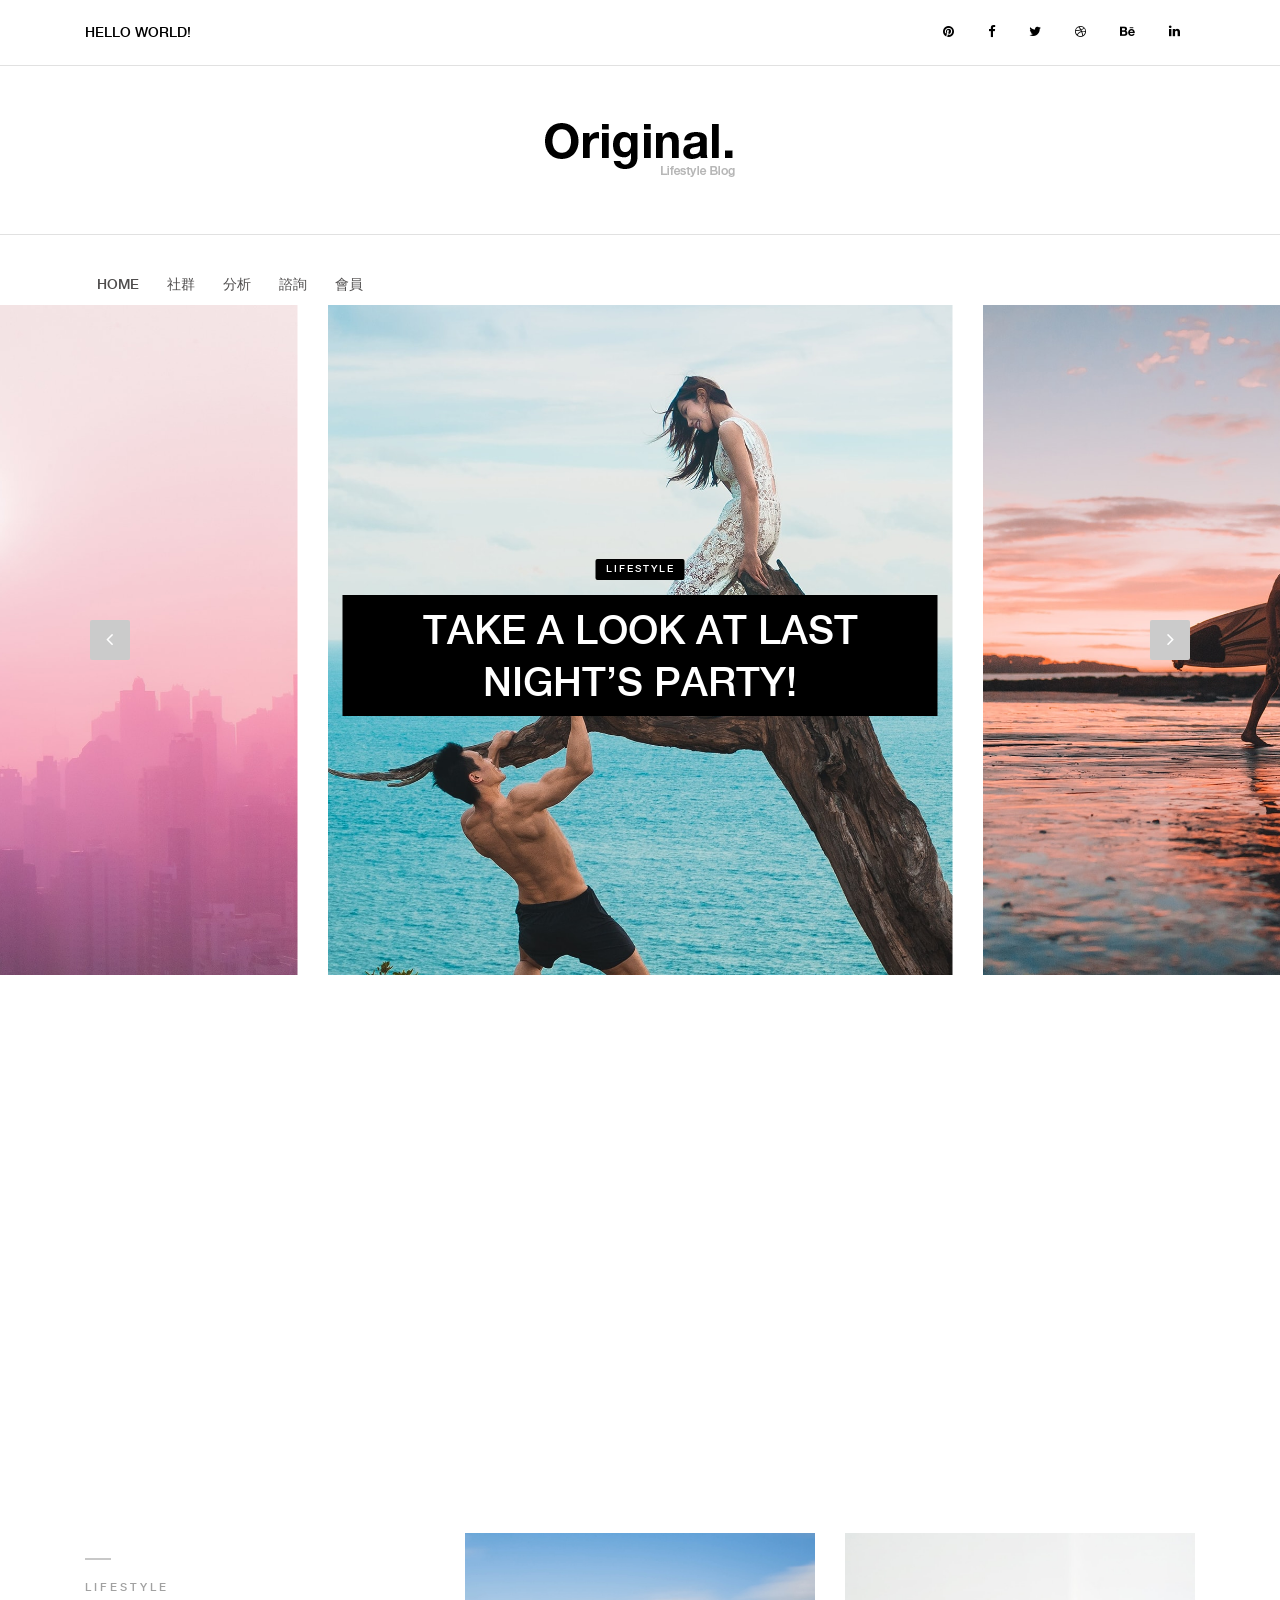
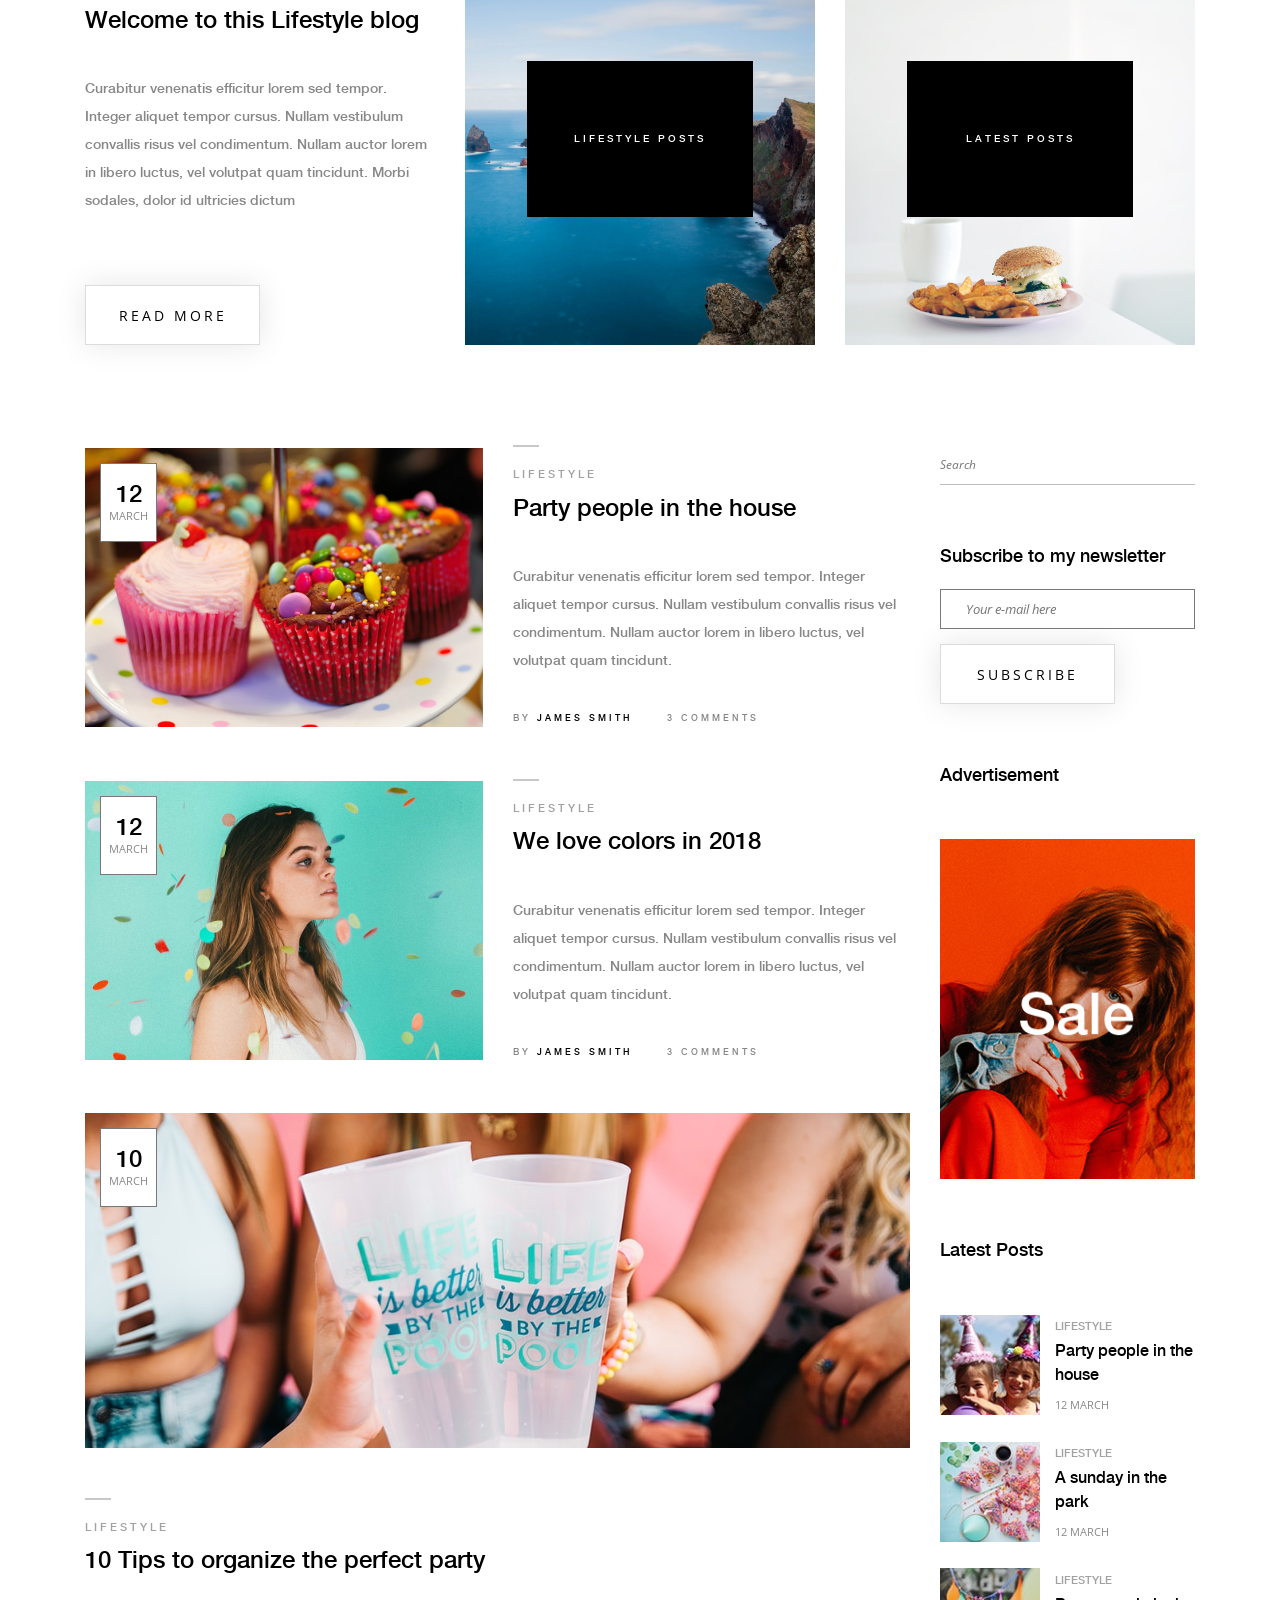
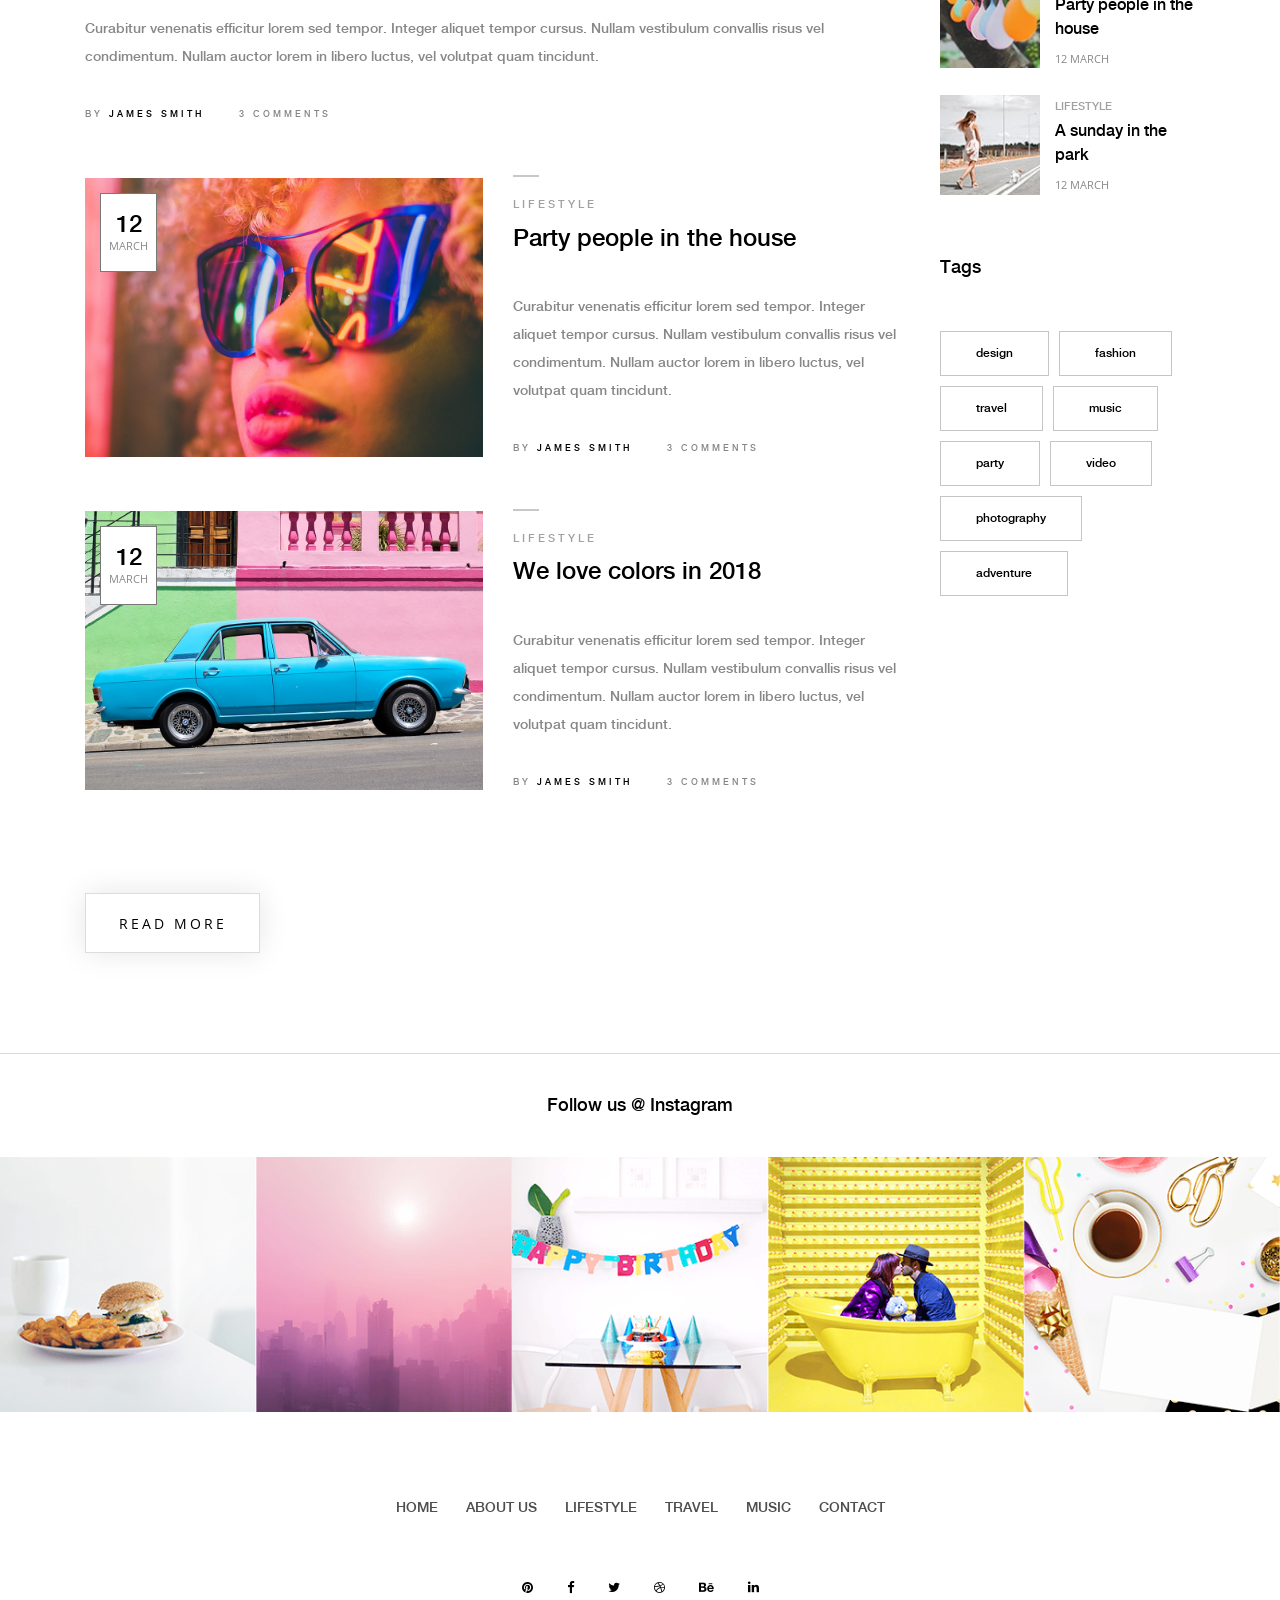
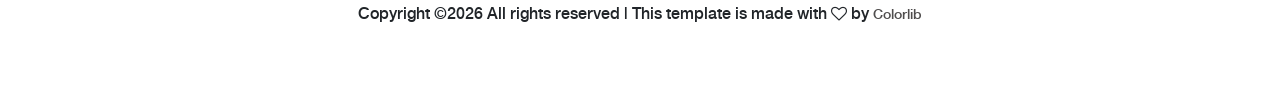
==== commit e8e53553: "new" ====
--- a/templates/index.html
+++ b/templates/index.html
@@ -97,12 +97,10 @@
             <div class="classy-nav-container breakpoint-off">
                 <div class="container">
                     <!-- Classy Menu -->
-                    <nav class="classy-navbar justify-content-between">
+                    <nav class="classy-navbar">
 
                         <!-- Subscribe btn -->
-                        <div class="subscribe-btn">
-                            <a href="#" class="btn subscribe-btn" data-toggle="modal" data-target="#subsModal">Subscribe</a>
-                        </div>
+
 
                         <!-- Navbar Toggler -->
                         <div class="classy-navbar-toggler">
@@ -120,92 +118,18 @@
                             <div class="classynav">
                                 <ul>
                                     <li><a href="index.html">Home</a></li>
-                                    <li><a href="#">Pages</a>
-                                        <ul class="dropdown">
-                                            <li><a href="index.html">Home</a></li>
-                                            <li><a href="analyze.html">About Us</a></li>
-                                            <li><a href="single.html">Single Post</a></li>
-                                            <li><a href="contact.html">Contact</a></li>
-                                            <li><a href="coming.html">Coming Soon</a></li>
-                                            <li><a href="login.html">login</a></li>
-                                        </ul>
-                                    </li>
-                                    <li><a href="#">Catagory</a>
-                                        <ul class="dropdown">
-                                            <li><a href="#">Catagory 1</a></li>
-                                            <li><a href="#">Catagory 1</a></li>
-                                            <li><a href="#">Catagory 1</a>
-                                                <ul class="dropdown">
-                                                    <li><a href="#">Catagory 2</a></li>
-                                                    <li><a href="#">Catagory 2</a></li>
-                                                    <li><a href="#">Catagory 2</a>
-                                                        <ul class="dropdown">
-                                                            <li><a href="#">Catagory 3</a></li>
-                                                            <li><a href="#">Catagory 3</a></li>
-                                                            <li><a href="#">Catagory 3</a></li>
-                                                            <li><a href="#">Catagory 3</a></li>
-                                                            <li><a href="#">Catagory 3</a></li>
-                                                        </ul>
-                                                    </li>
-                                                    <li><a href="#">Catagory 2</a></li>
-                                                    <li><a href="#">Catagory 2</a></li>
-                                                </ul>
-                                            </li>
-                                            <li><a href="#">Catagory 1</a></li>
-                                            <li><a href="#">Catagory 1</a></li>
-                                        </ul>
-                                    </li>
-                                    <li><a href="analyze.html">About Us</a></li>
-                                    <li><a href="#">Megamenu</a>
-                                        <div class="megamenu">
-                                            <ul class="single-mega cn-col-4">
-                                                <li class="title">Headline 1</li>
-                                                <li><a href="#">Mega Menu Item 1</a></li>
-                                                <li><a href="#">Mega Menu Item 2</a></li>
-                                                <li><a href="#">Mega Menu Item 3</a></li>
-                                                <li><a href="#">Mega Menu Item 4</a></li>
-                                                <li><a href="#">Mega Menu Item 5</a></li>
-                                            </ul>
-                                            <ul class="single-mega cn-col-4">
-                                                <li class="title">Headline 2</li>
-                                                <li><a href="#">Mega Menu Item 1</a></li>
-                                                <li><a href="#">Mega Menu Item 2</a></li>
-                                                <li><a href="#">Mega Menu Item 3</a></li>
-                                                <li><a href="#">Mega Menu Item 4</a></li>
-                                                <li><a href="#">Mega Menu Item 5</a></li>
-                                            </ul>
-                                            <ul class="single-mega cn-col-4">
-                                                <li class="title">Headline 3</li>
-                                                <li><a href="#">Mega Menu Item 1</a></li>
-                                                <li><a href="#">Mega Menu Item 2</a></li>
-                                                <li><a href="#">Mega Menu Item 3</a></li>
-                                                <li><a href="#">Mega Menu Item 4</a></li>
-                                                <li><a href="#">Mega Menu Item 5</a></li>
-                                            </ul>
-                                            <ul class="single-mega cn-col-4">
-                                                <li class="title">Headline 4</li>
-                                                <li><a href="#">Mega Menu Item 1</a></li>
-                                                <li><a href="#">Mega Menu Item 2</a></li>
-                                                <li><a href="#">Mega Menu Item 3</a></li>
-                                                <li><a href="#">Mega Menu Item 4</a></li>
-                                                <li><a href="#">Mega Menu Item 5</a></li>
-                                            </ul>
-                                        </div>
-                                    </li>
-                                    <li><a href="contact.html">Contact</a></li>
+                                    <li><a href="community.html">社群</a></li>
+                                    <li><a href="analyze.html">分析</a></li>
+                                    <li><a href="index.html">諮詢</a></li>
+                                    <li><a href="login.html">會員</a></li>
                                 </ul>
-
-                                <!-- Search Form  -->
-                                <div id="search-wrapper">
-                                    <form action="#">
-                                        <input type="text" id="search" placeholder="Search something...">
-                                        <div id="close-icon"></div>
-                                        <input class="d-none" type="submit" value="">
-                                    </form>
-                                </div>
                             </div>
                             <!-- Nav End -->
                         </div>
+<!--                        <div class="subscribe-btn">-->
+<!--                            <a href="#" class="btn subscribe-btn" data-toggle="modal" data-target="#subsModal">Subscribe</a>-->
+<!--                        </div>-->
+
                     </nav>
                 </div>
             </div>
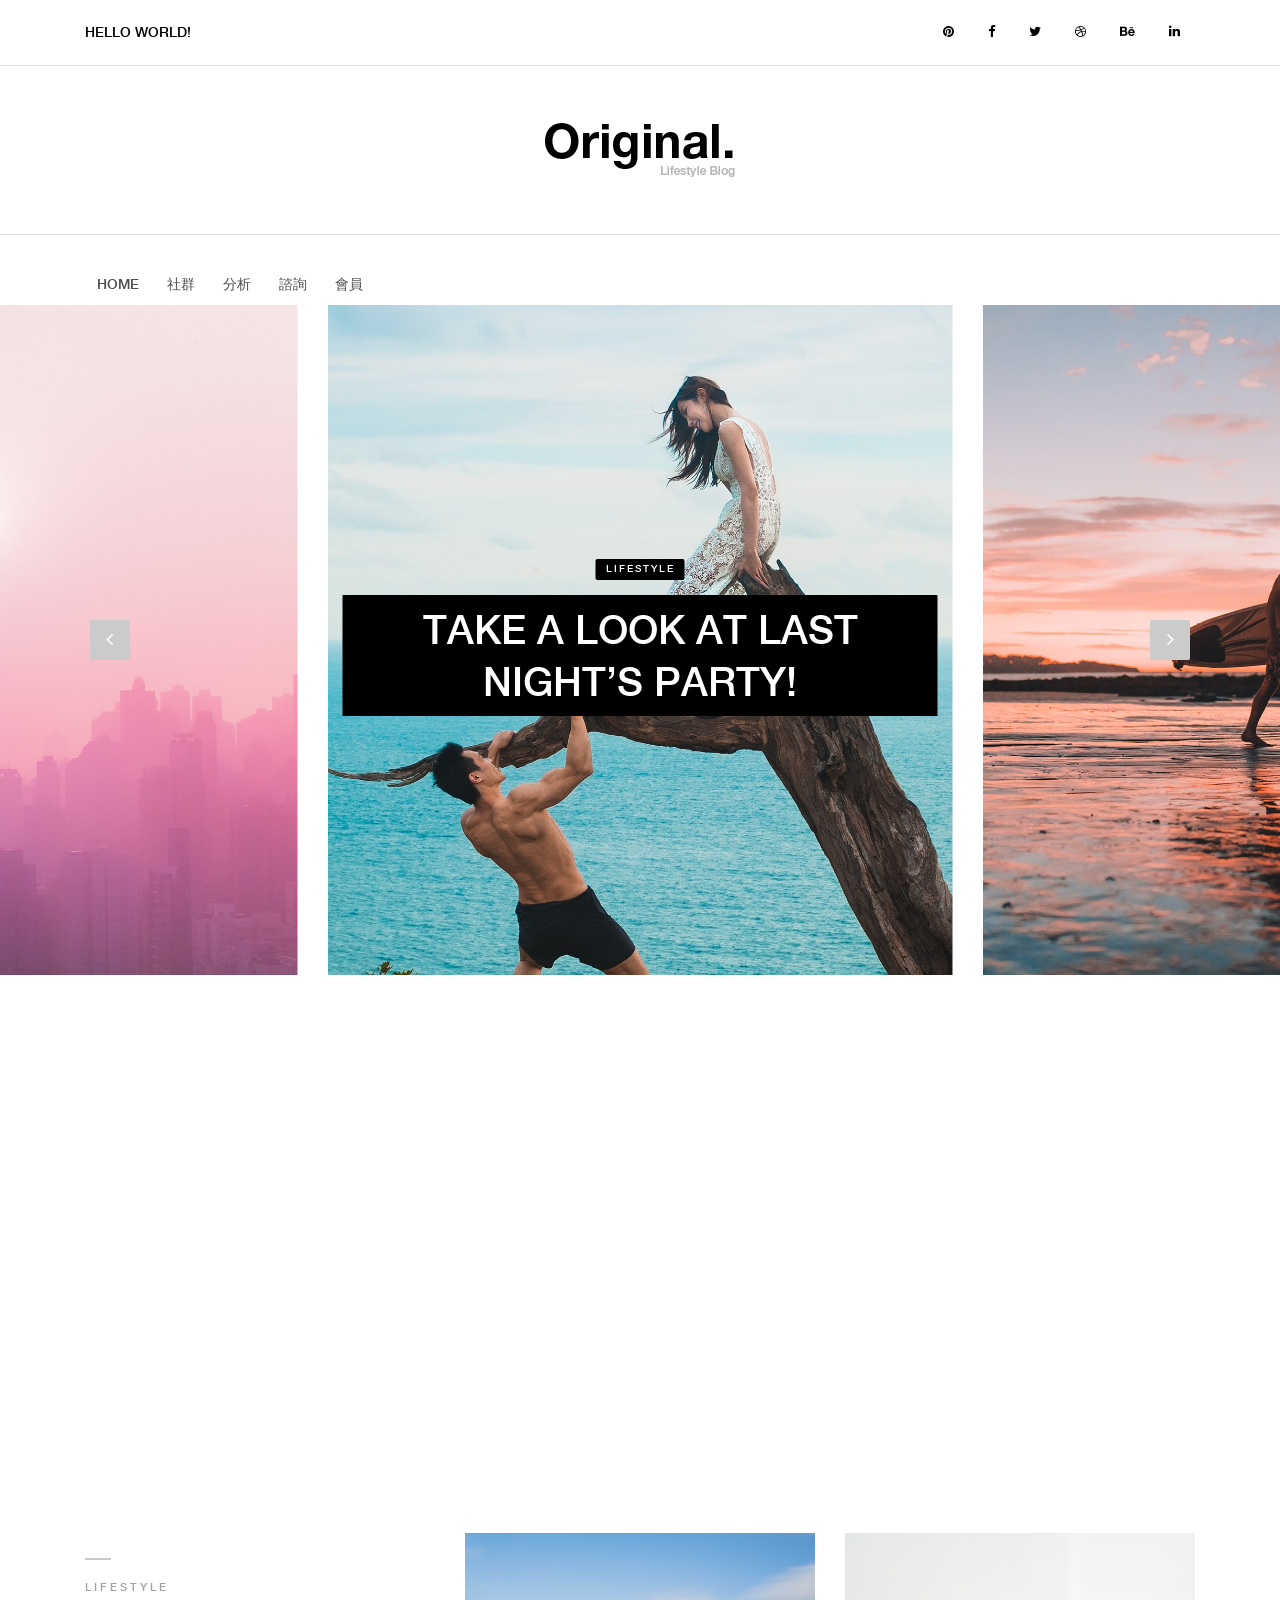
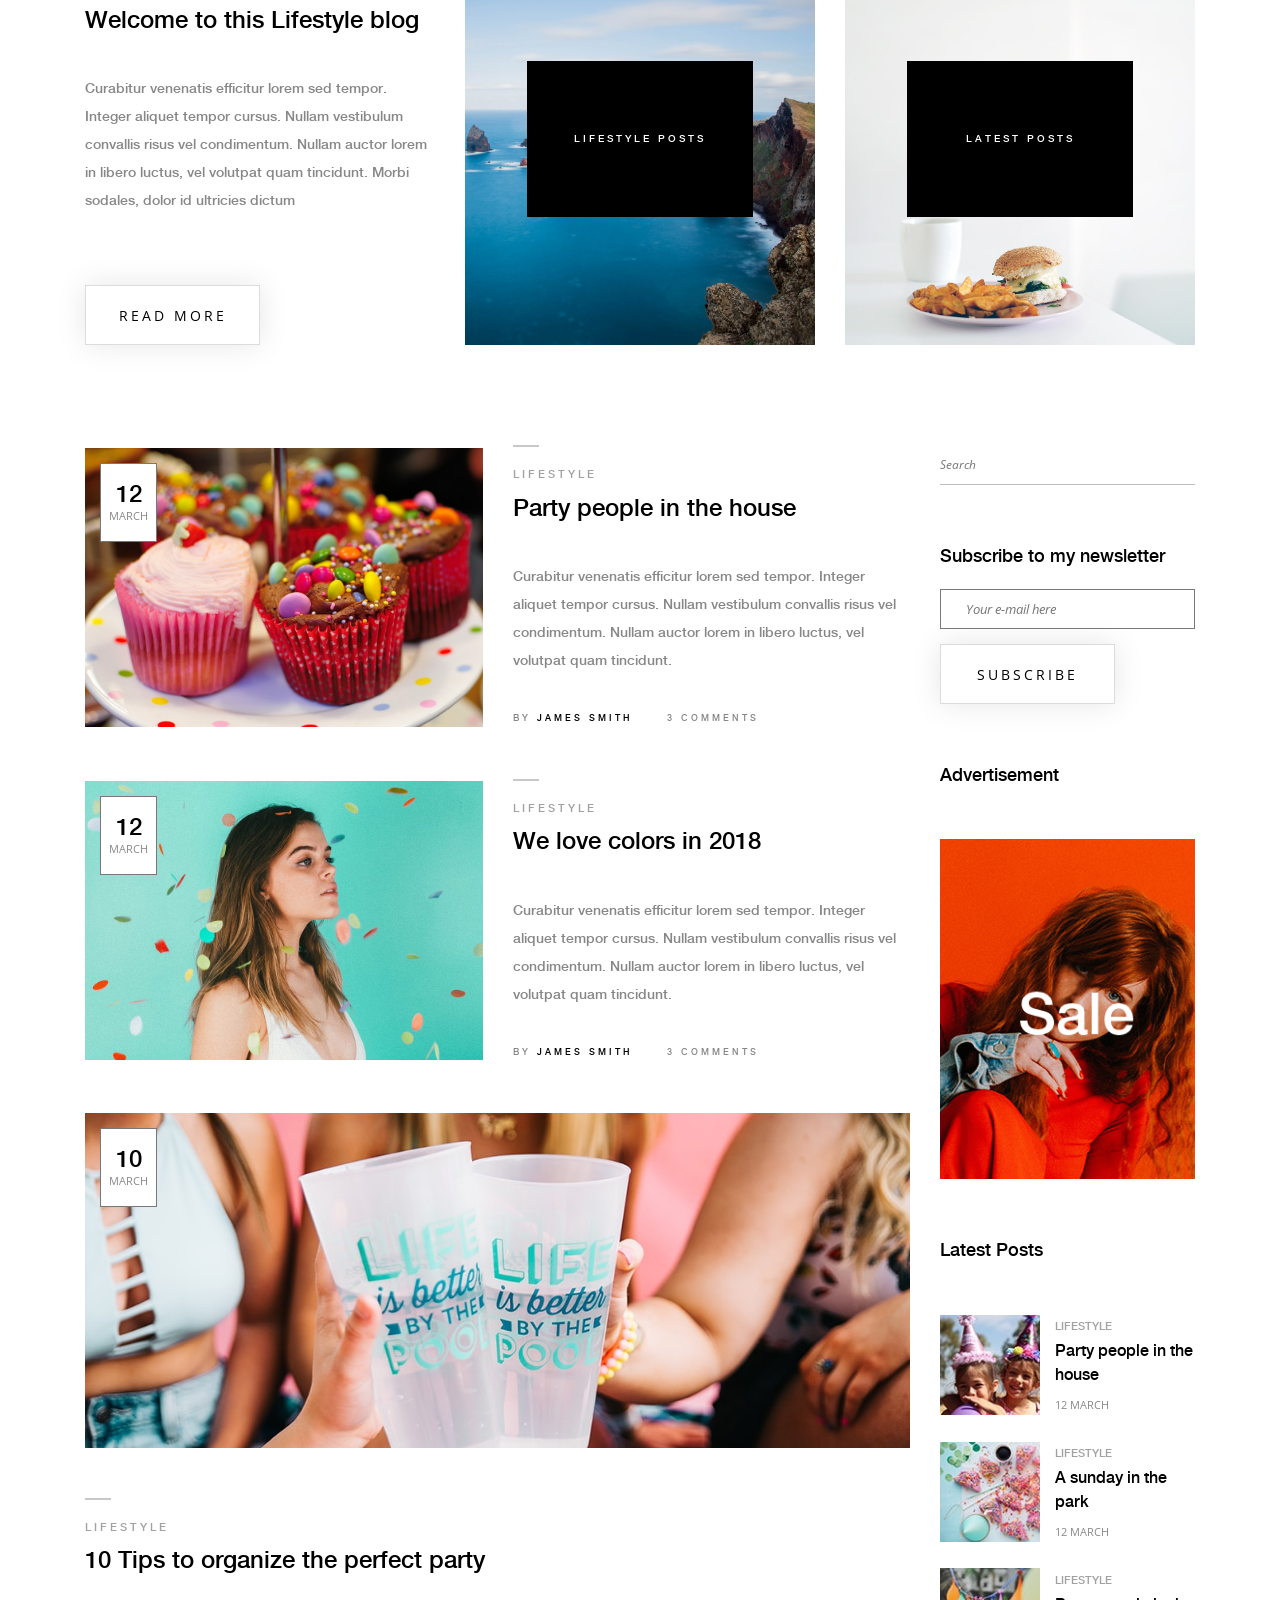
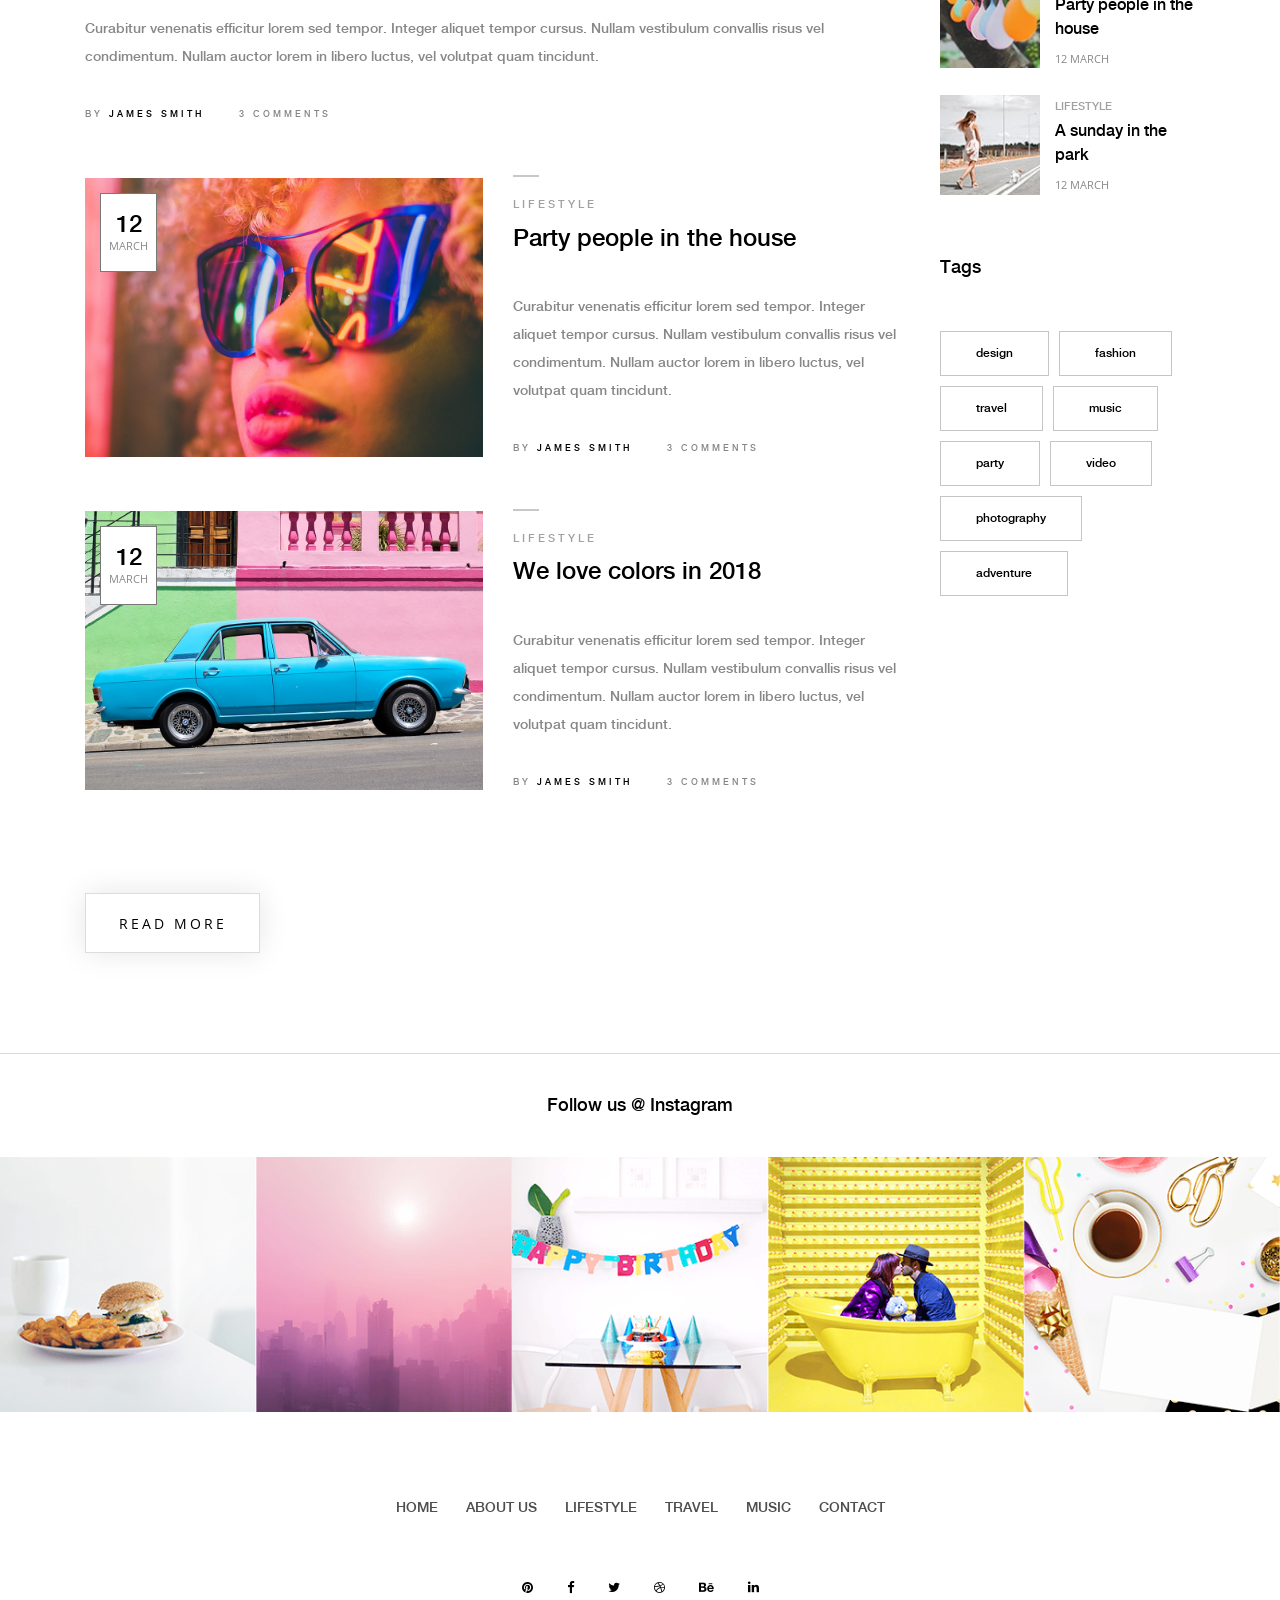
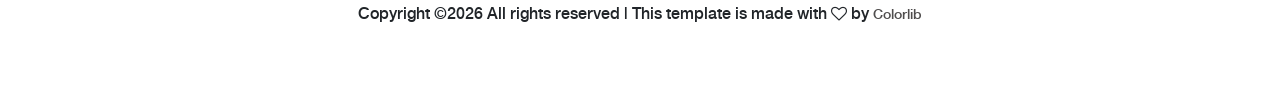
==== commit 2c28e303: "new" ====
--- a/templates/index.html
+++ b/templates/index.html
@@ -192,7 +192,7 @@
     <!-- ##### Hero Area End ##### -->
         <div class="container h-100">
               <div class="col-12">
-                  <iframe src="https://www.google.com/maps/embed?pb=!1m18!1m12!1m3!1d3614.769612505944!2d121.52342931500641!3d25.04189148396858!2m3!1f0!2f0!3f0!3m2!1i1024!2i768!4f13.1!3m3!1m2!1s0x3442a970a11a84ad%3A0x58e05f2528812097!2z5ZyL56uL6Ie65YyX5ZWG5qWt5aSn5a24!5e0!3m2!1szh-TW!2stw!4v1648105005962!5m2!1szh-TW!2stw" width="1200" height="450" style="border:0;" allowfullscreen="" loading="lazy"></iframe>
+                  <iframe src="https://www.google.com/maps/embed?pb=!1m18!1m12!1m3!1d3614.769612505944!2d121.52342931500641!3d25.04189148396858!2m3!1f0!2f0!3f0!3m2!1i1024!2i768!4f13.1!3m3!1m2!1s0x3442a970a11a84ad%3A0x58e05f2528812097!2z5ZyL56uL6Ie65YyX5ZWG5qWt5aSn5a24!5e0!3m2!1szh-TW!2stw!4v1648105005962!5m2!1szh-TW!2stw" width="1000" height="450" style="border:0;" allowfullscreen="" loading="lazy"></iframe>
               </div>
         </div>
                   <!-- ##### Blog Wrapper Start ##### -->
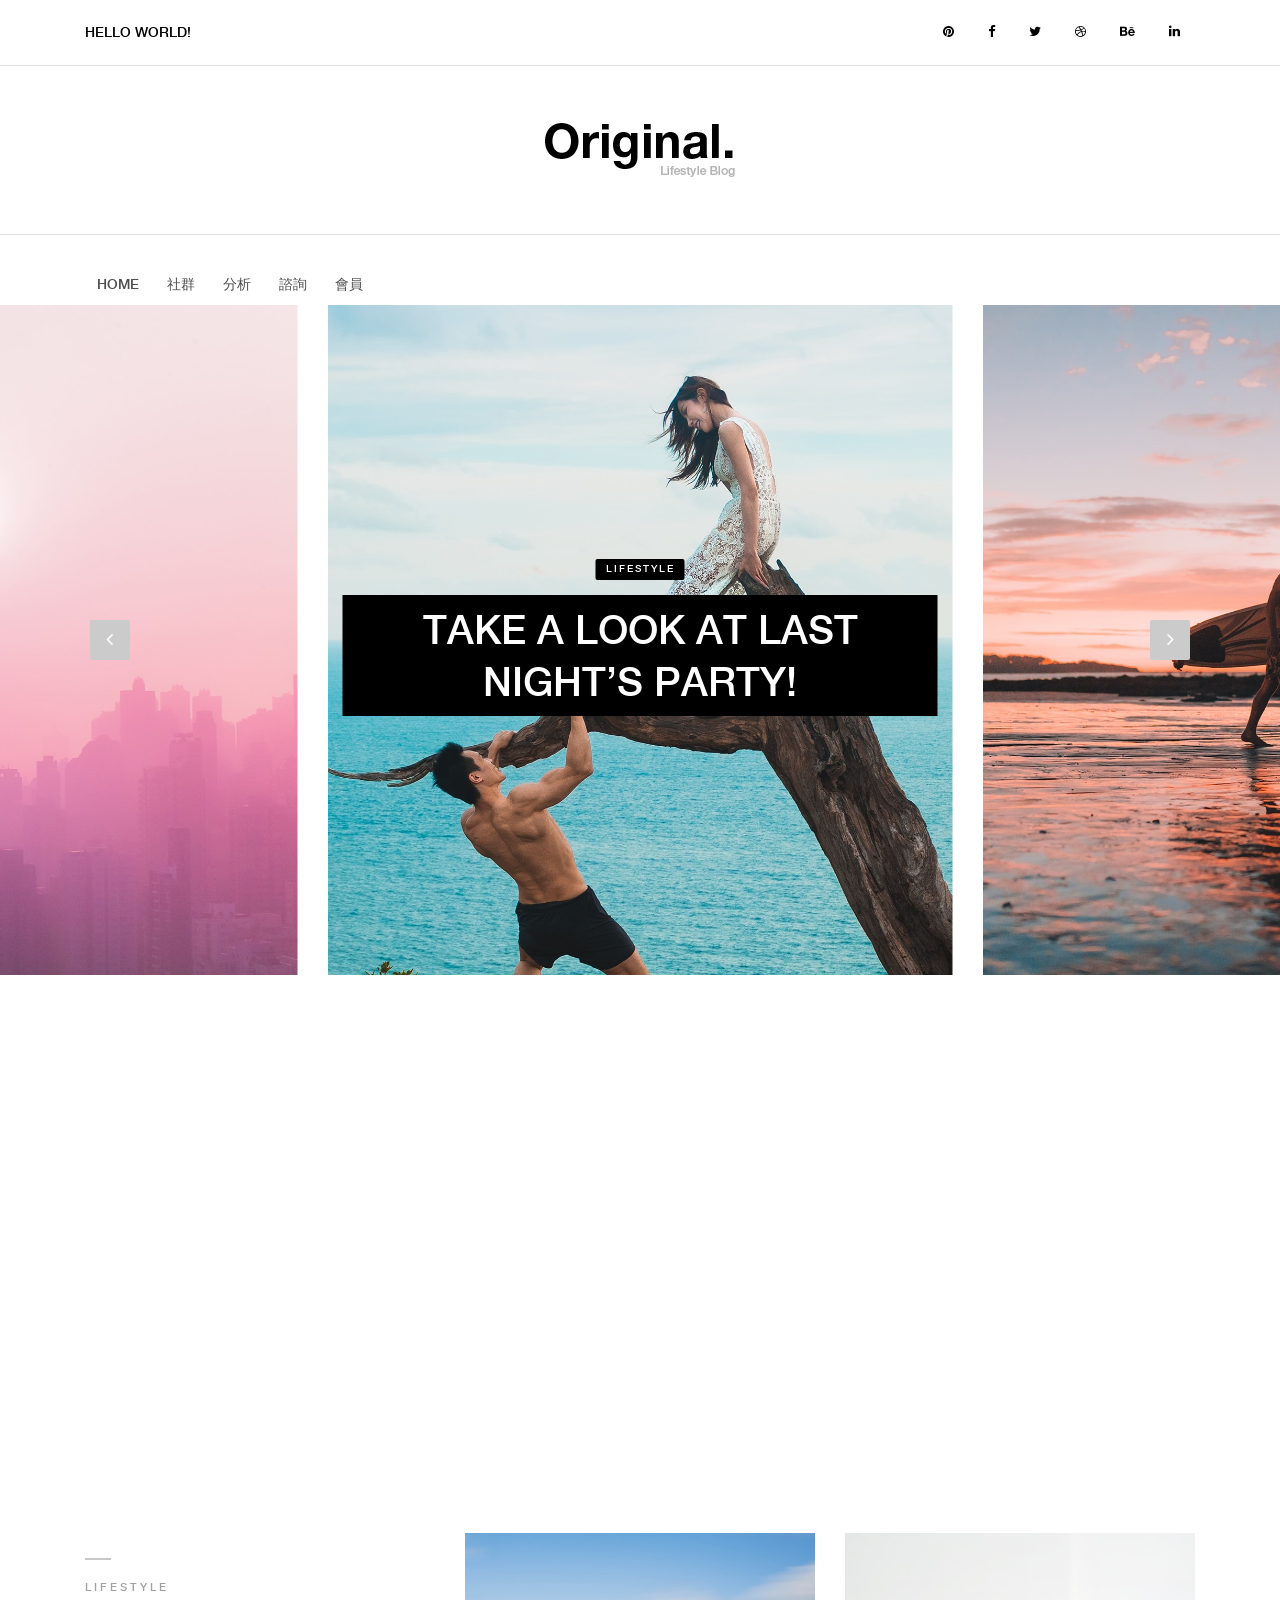
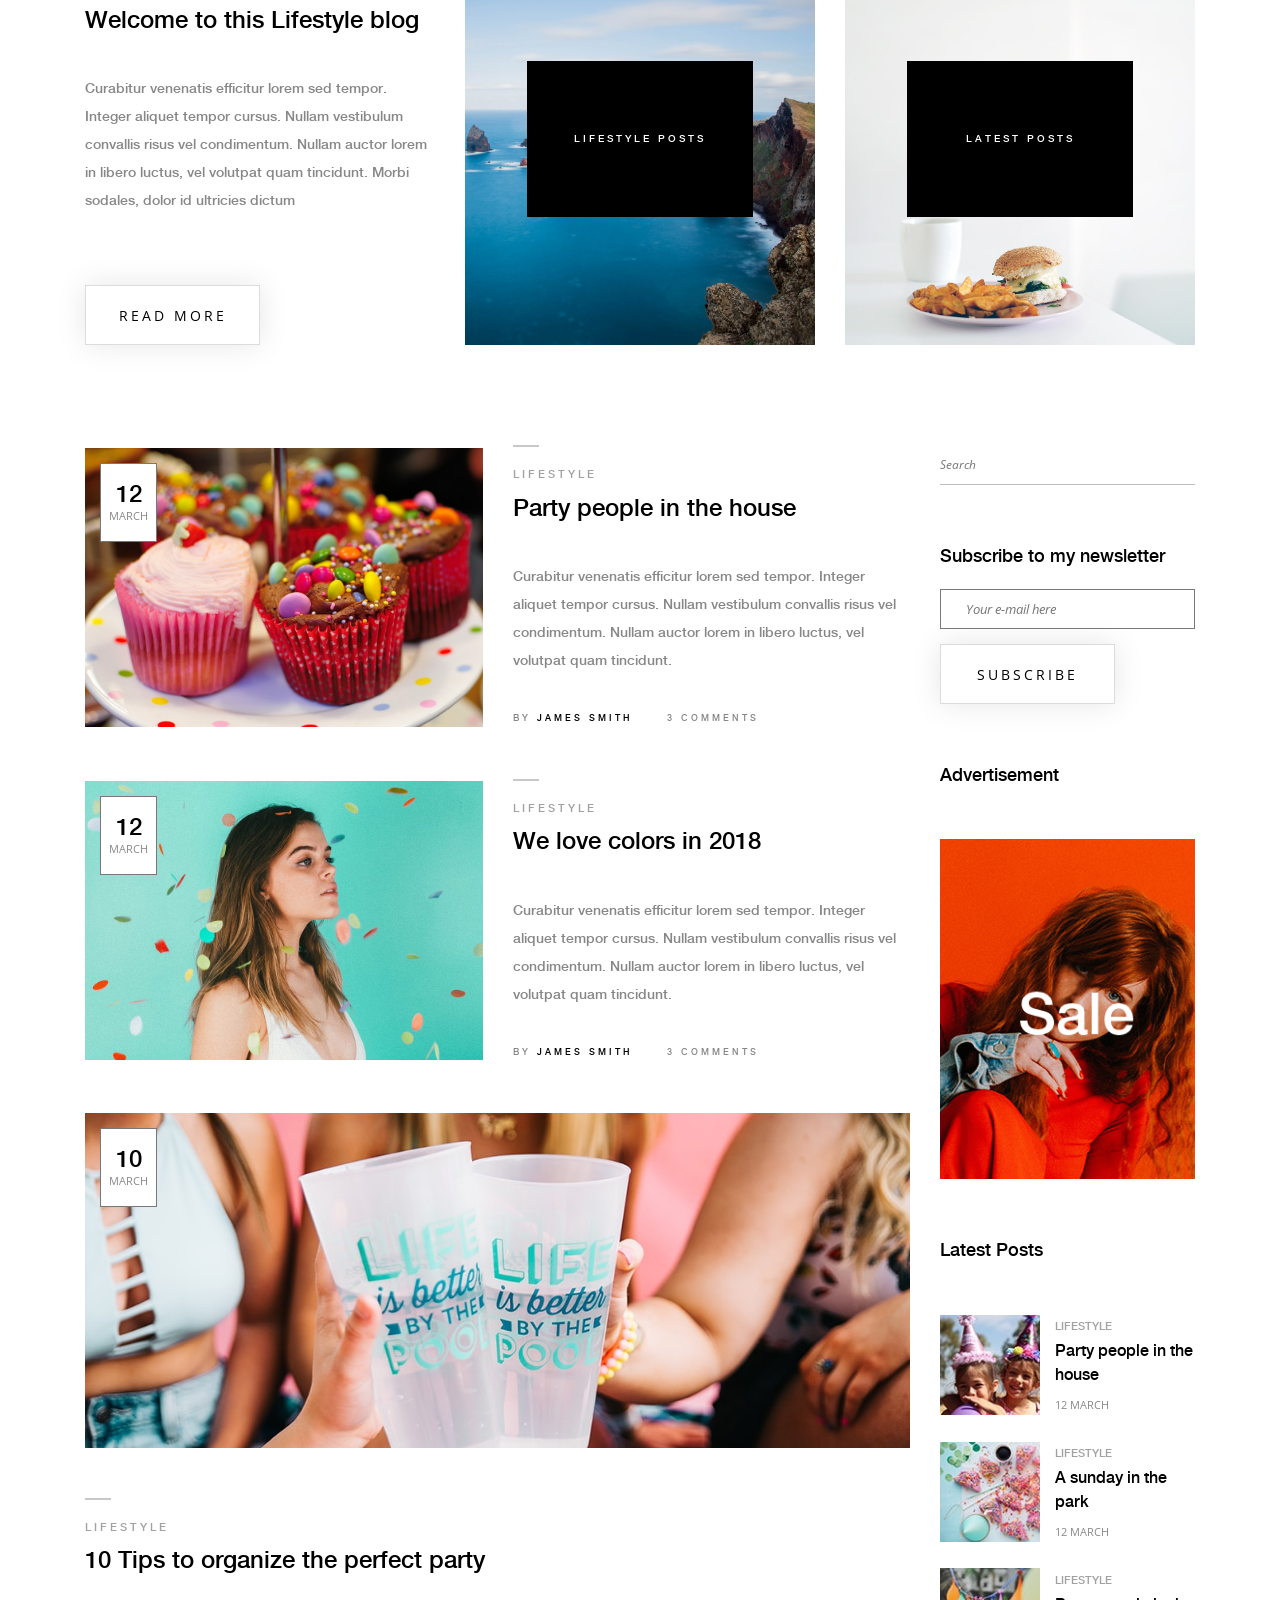
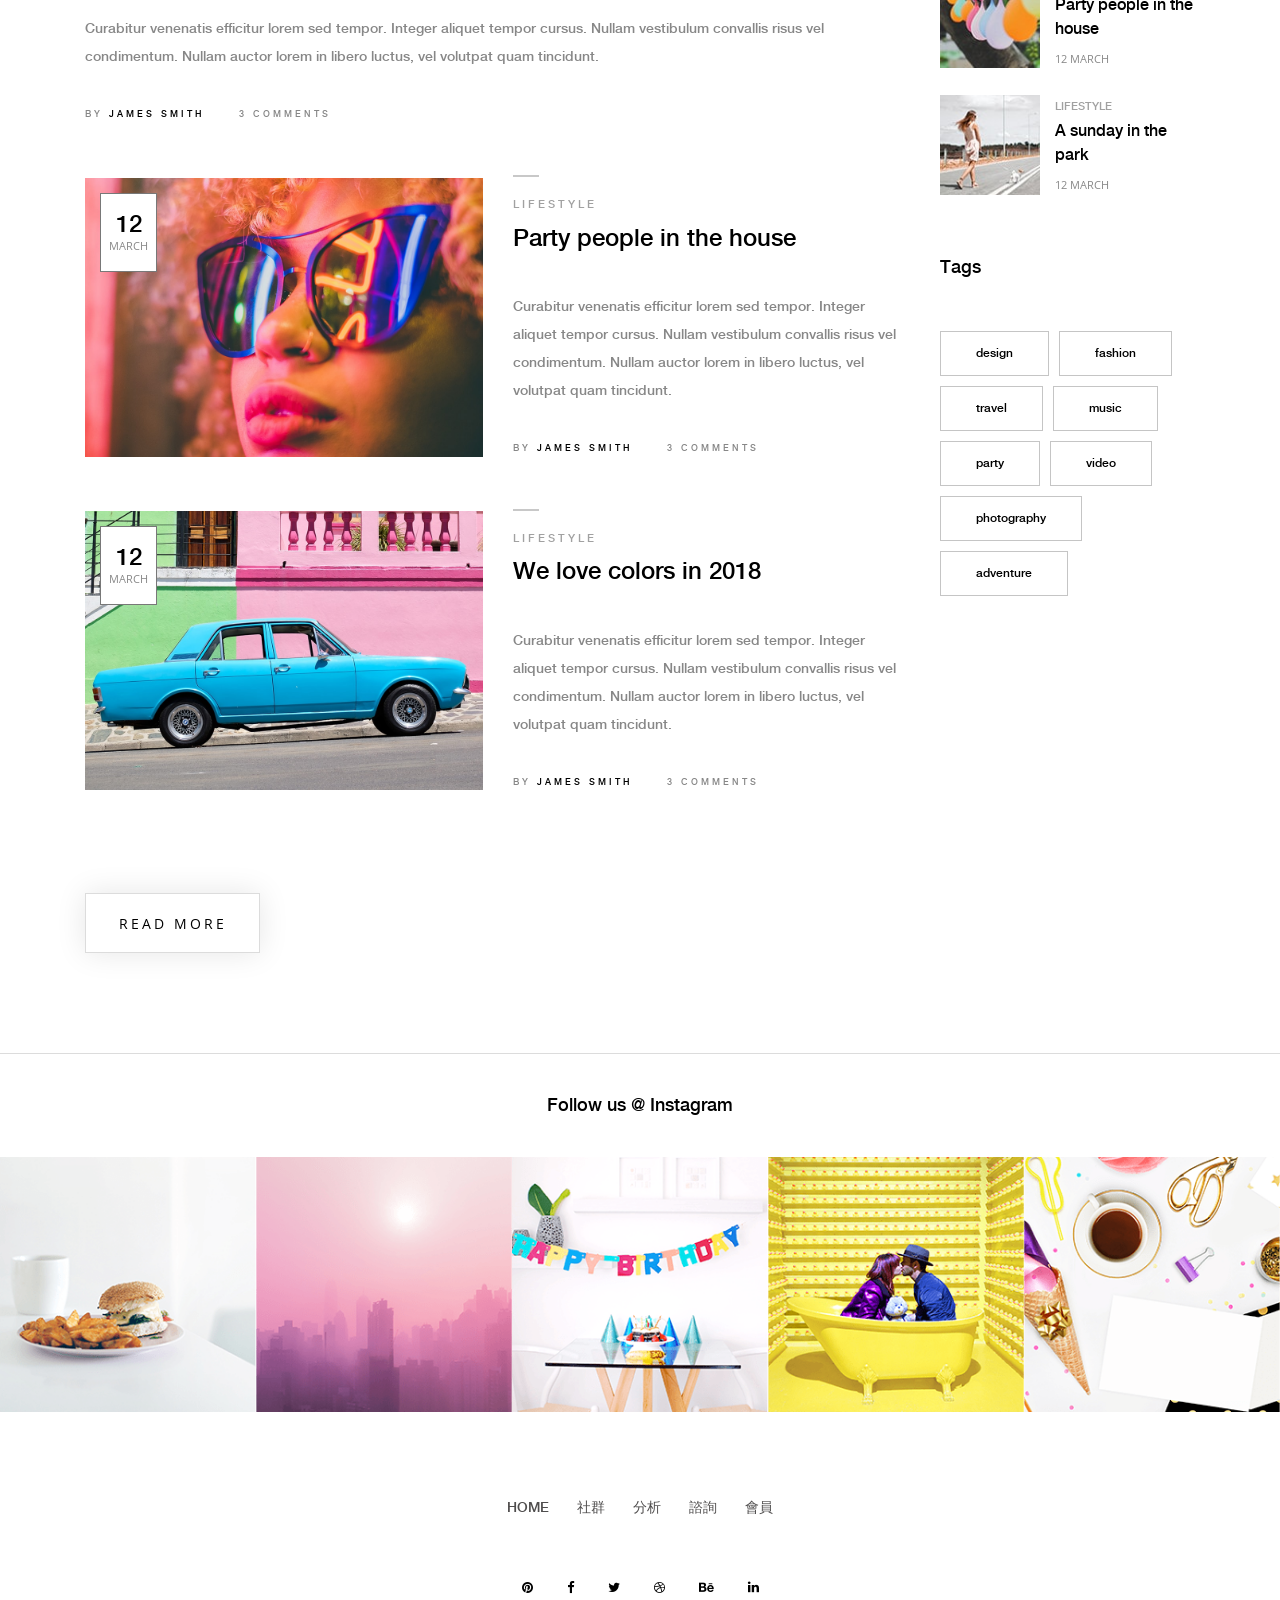
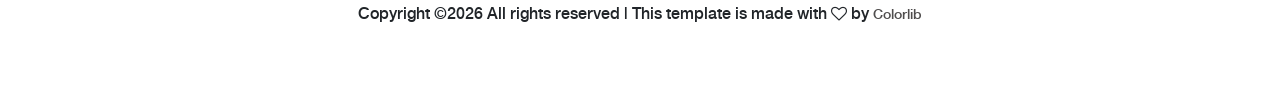
==== commit 9259cb49: "for" ====
--- a/templates/index.html
+++ b/templates/index.html
@@ -604,12 +604,11 @@
                                 <!-- Nav Start -->
                                 <div class="classynav">
                                     <ul>
-                                        <li><a href="#">Home</a></li>
-                                        <li><a href="#">About Us</a></li>
-                                        <li><a href="#">Lifestyle</a></li>
-                                        <li><a href="#">travel</a></li>
-                                        <li><a href="#">Music</a></li>
-                                        <li><a href="#">Contact</a></li>
+                                        <li><a href="index.html">Home</a></li>
+                                        <li><a href="community.html">社群</a></li>
+                                        <li><a href="analyze.html">分析</a></li>
+                                        <li><a href="#">諮詢</a></li>
+                                        <li><a href="login.html">會員</a></li>
                                     </ul>
                                 </div>
                                 <!-- Nav End -->
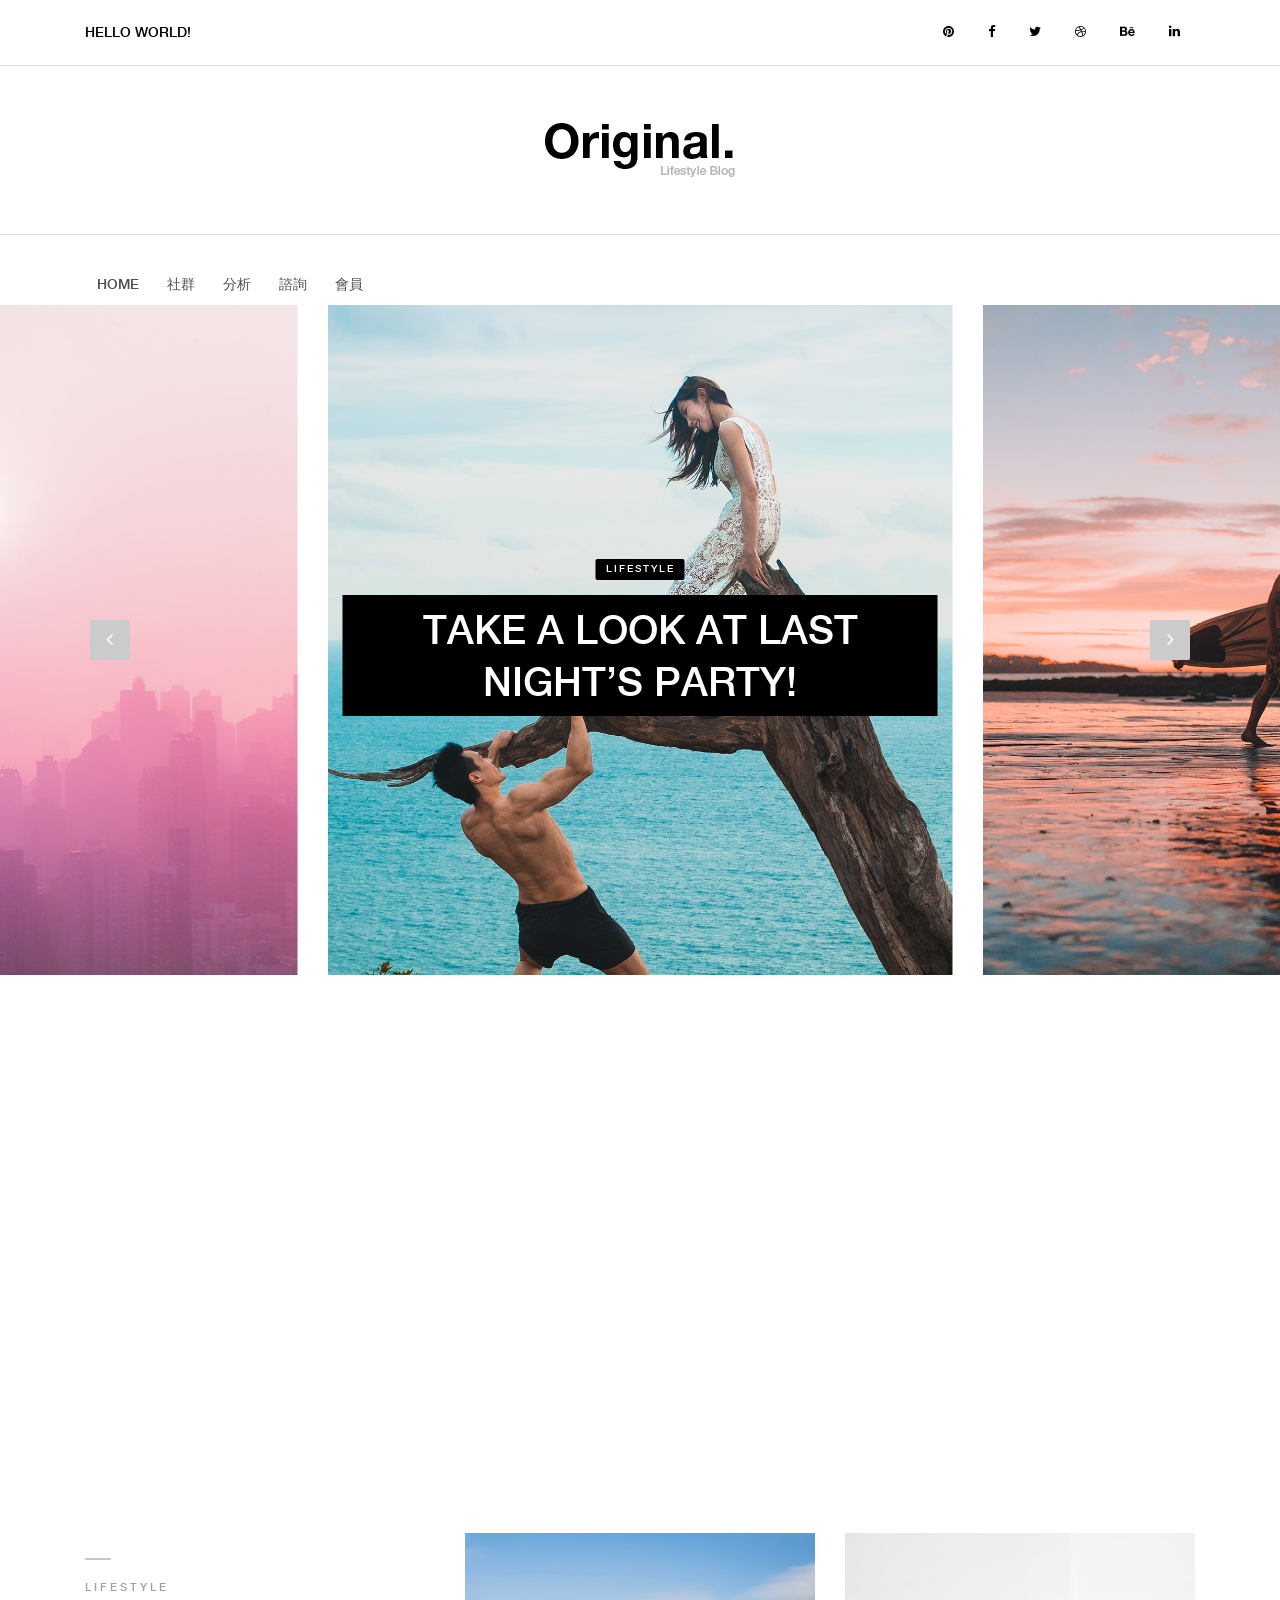
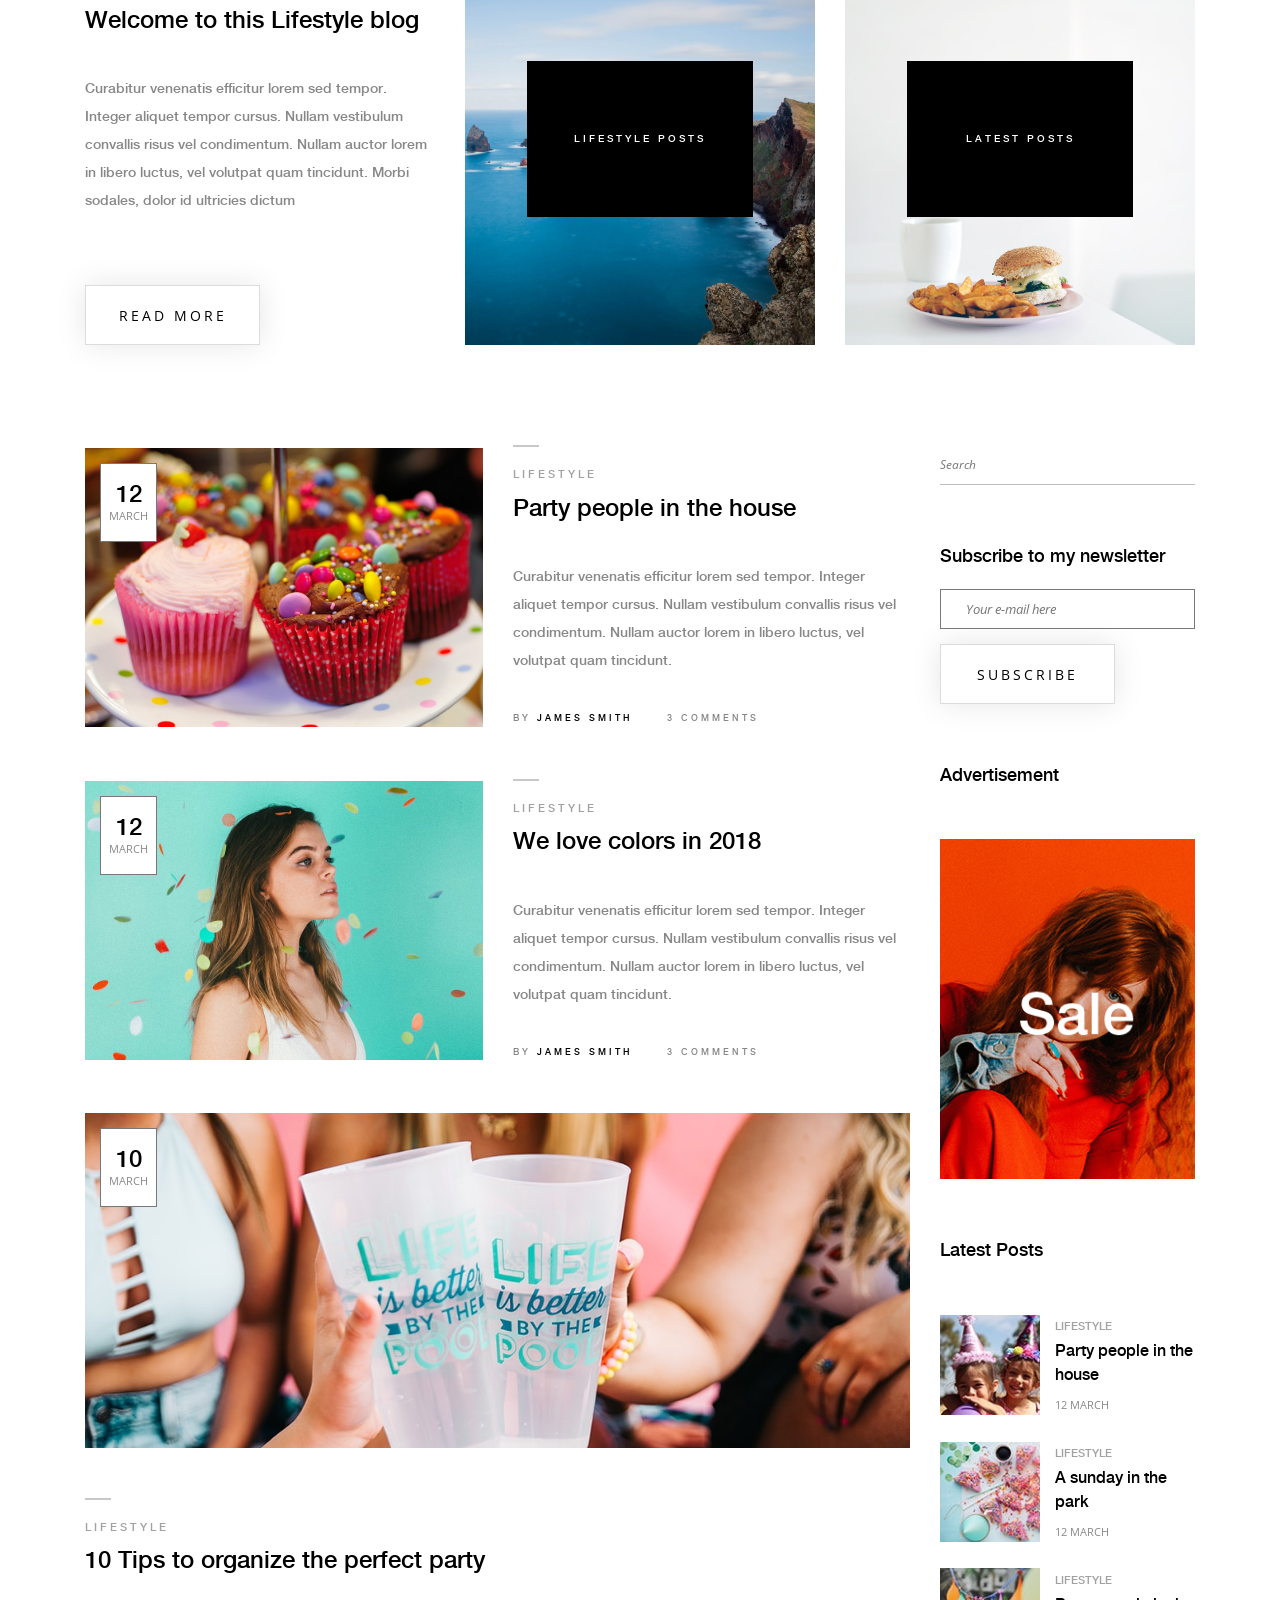
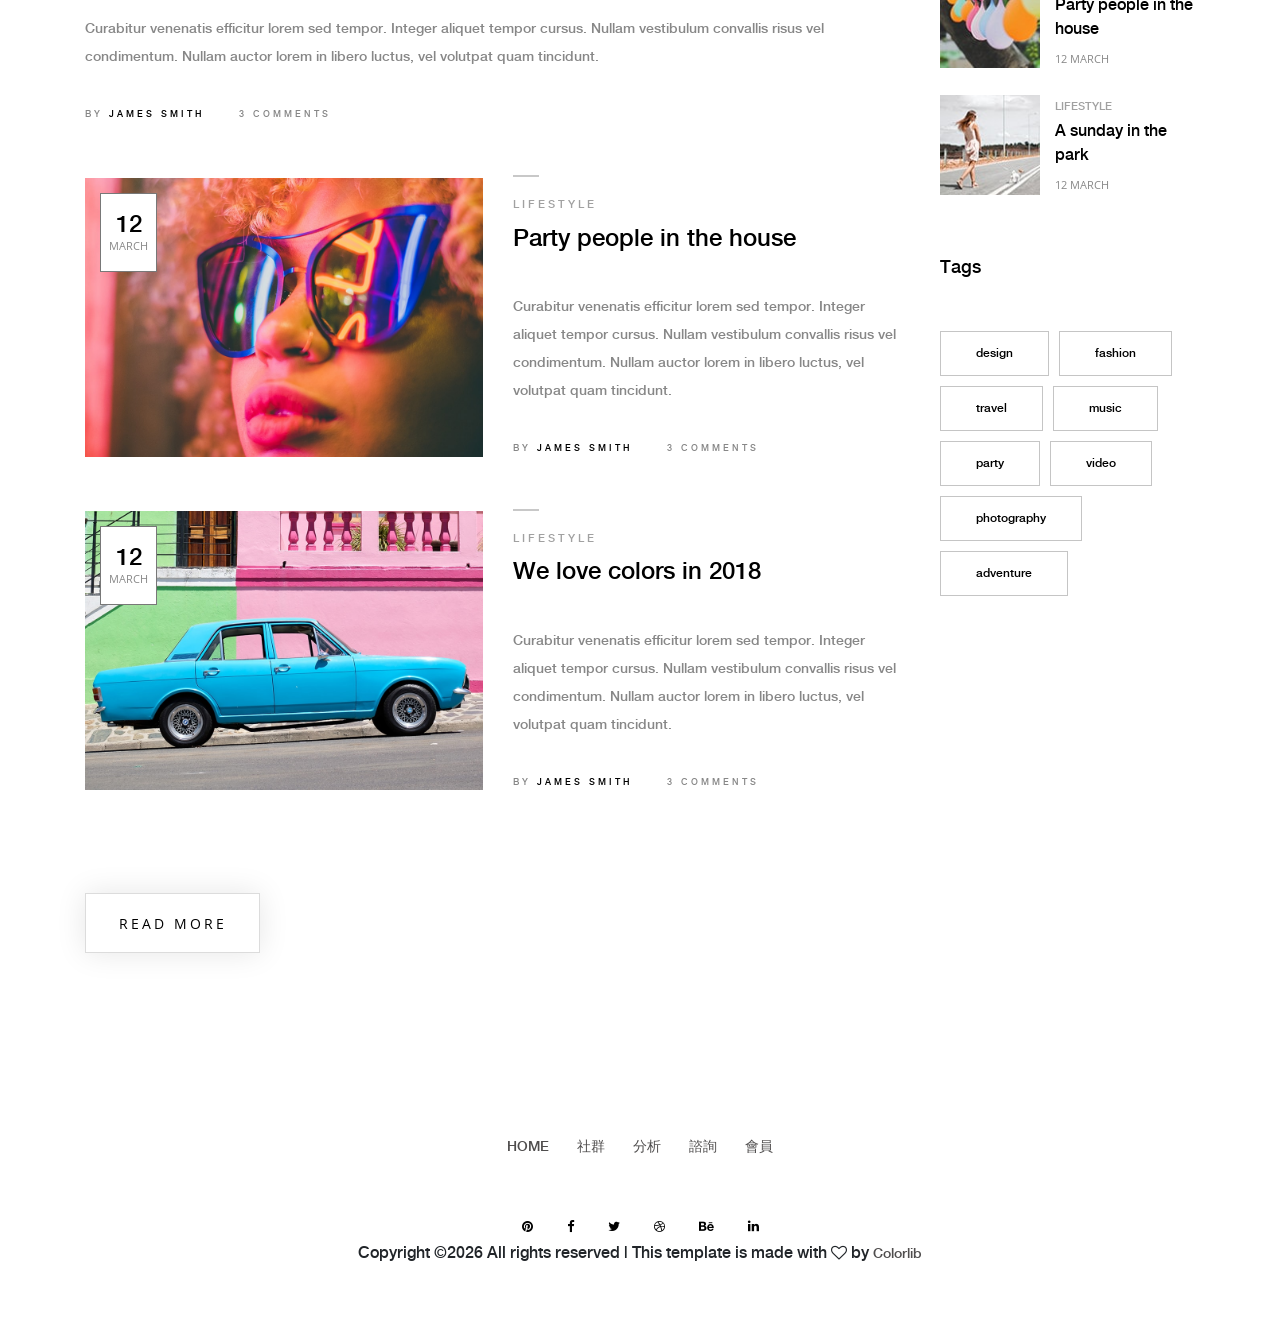
==== commit 94610245: "a" ====
--- a/templates/index.html
+++ b/templates/index.html
@@ -504,78 +504,7 @@
     </div>
     <!-- ##### Blog Wrapper End ##### -->
 
-    <!-- ##### Instagram Feed Area Start ##### -->
-    <div class="instagram-feed-area">
-        <div class="container">
-            <div class="row">
-                <div class="col-12">
-                    <div class="insta-title">
-                        <h5>Follow us @ Instagram</h5>
-                    </div>
-                </div>
-            </div>
-        </div>
-        <!-- Instagram Slides -->
-        <div class="instagram-slides owl-carousel">
-            <!-- Single Insta Feed -->
-            <div class="single-insta-feed">
-                <img src="/static/img/instagram-img/1.png" alt="">
-                <!-- Hover Effects -->
-                <div class="hover-effects">
-                    <a href="#" class="d-flex align-items-center justify-content-center"><i class="fa fa-instagram"></i></a>
-                </div>
-            </div>
-            <!-- Single Insta Feed -->
-            <div class="single-insta-feed">
-                <img src="/static/img/instagram-img/2.png" alt="">
-                <!-- Hover Effects -->
-                <div class="hover-effects">
-                    <a href="#" class="d-flex align-items-center justify-content-center"><i class="fa fa-instagram"></i></a>
-                </div>
-            </div>
-            <!-- Single Insta Feed -->
-            <div class="single-insta-feed">
-                <img src="/static/img/instagram-img/3.png" alt="">
-                <!-- Hover Effects -->
-                <div class="hover-effects">
-                    <a href="#" class="d-flex align-items-center justify-content-center"><i class="fa fa-instagram"></i></a>
-                </div>
-            </div>
-            <!-- Single Insta Feed -->
-            <div class="single-insta-feed">
-                <img src="/static/img/instagram-img/4.png" alt="">
-                <!-- Hover Effects -->
-                <div class="hover-effects">
-                    <a href="#" class="d-flex align-items-center justify-content-center"><i class="fa fa-instagram"></i></a>
-                </div>
-            </div>
-            <!-- Single Insta Feed -->
-            <div class="single-insta-feed">
-                <img src="/static/img/instagram-img/5.png" alt="">
-                <!-- Hover Effects -->
-                <div class="hover-effects">
-                    <a href="#" class="d-flex align-items-center justify-content-center"><i class="fa fa-instagram"></i></a>
-                </div>
-            </div>
-            <!-- Single Insta Feed -->
-            <div class="single-insta-feed">
-                <img src="/static/img/instagram-img/6.png" alt="">
-                <!-- Hover Effects -->
-                <div class="hover-effects">
-                    <a href="#" class="d-flex align-items-center justify-content-center"><i class="fa fa-instagram"></i></a>
-                </div>
-            </div>
-            <!-- Single Insta Feed -->
-            <div class="single-insta-feed">
-                <img src="/static/img/instagram-img/7.png" alt="">
-                <!-- Hover Effects -->
-                <div class="hover-effects">
-                    <a href="#" class="d-flex align-items-center justify-content-center"><i class="fa fa-instagram"></i></a>
-                </div>
-            </div>
-        </div>
-    </div>
-    <!-- ##### Instagram Feed Area End ##### -->
+
 
     <!-- ##### Footer Area Start ##### -->
     <footer class="footer-area text-center">
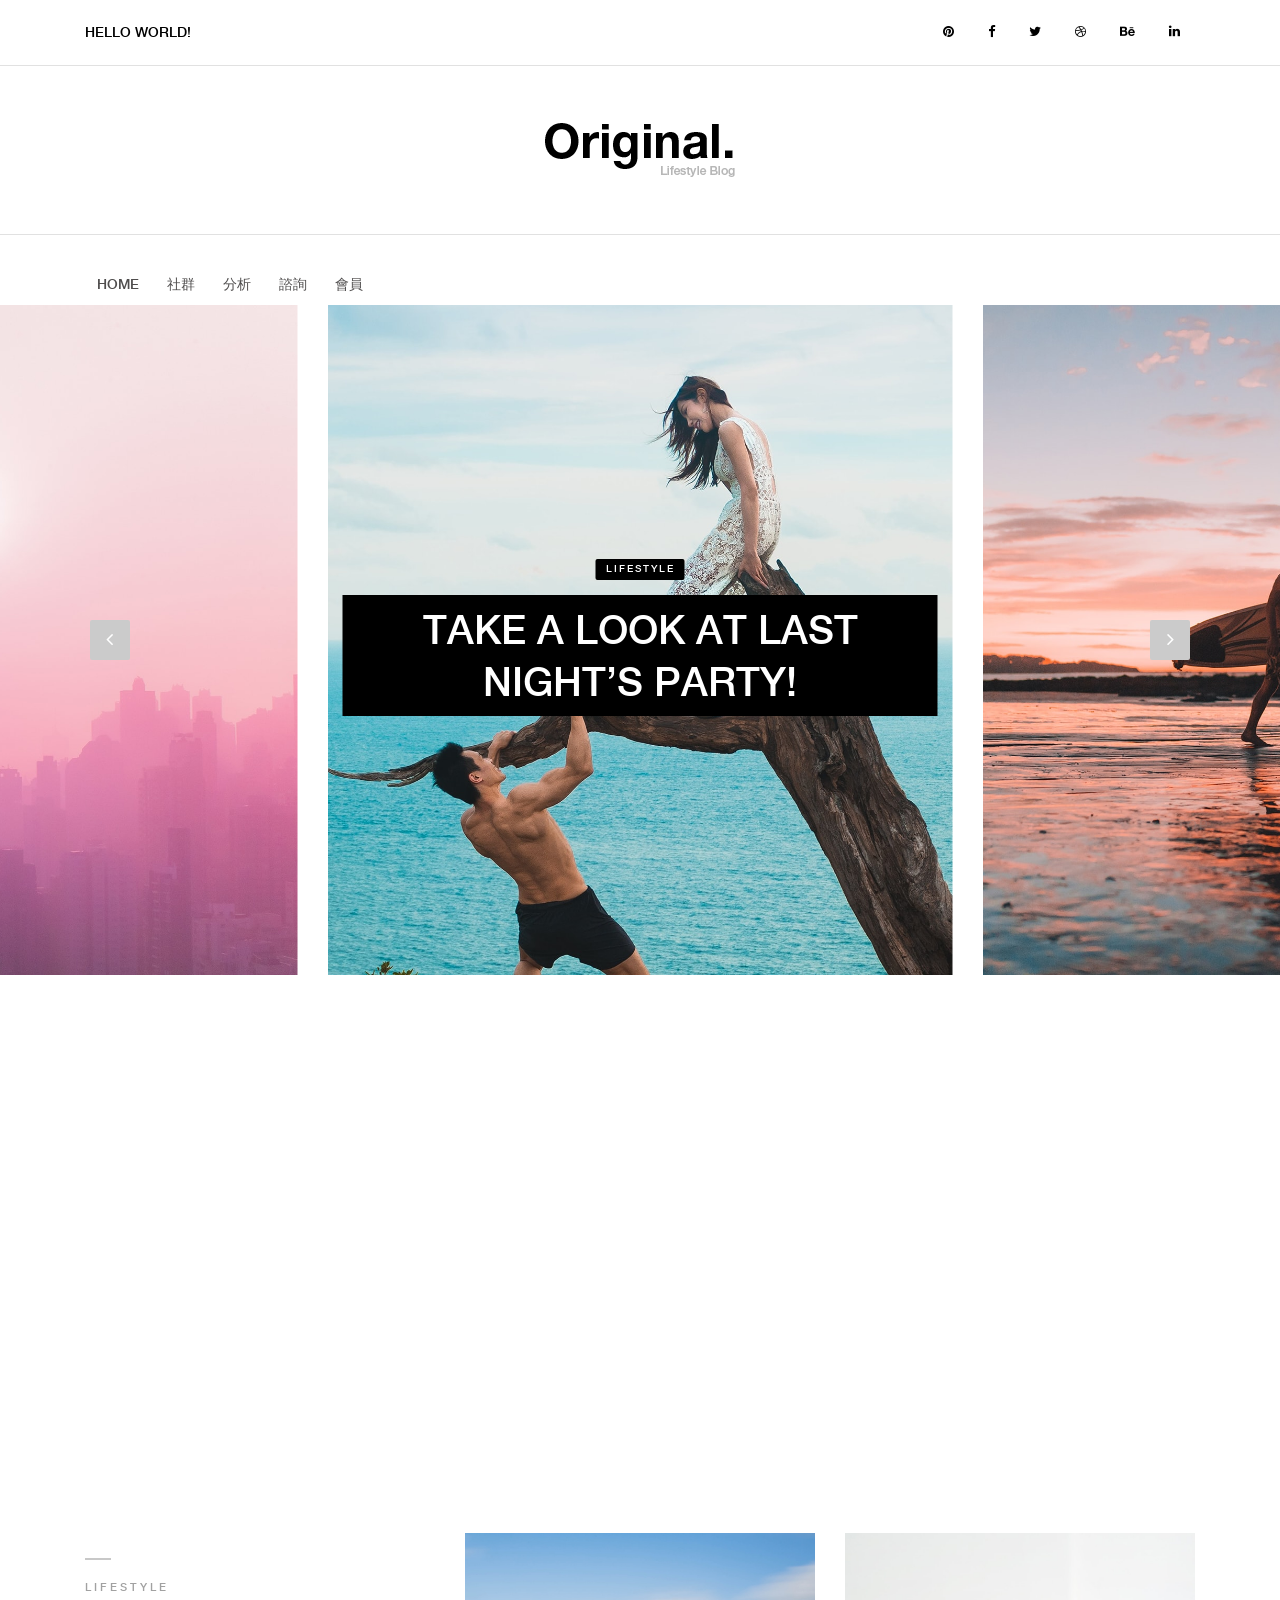
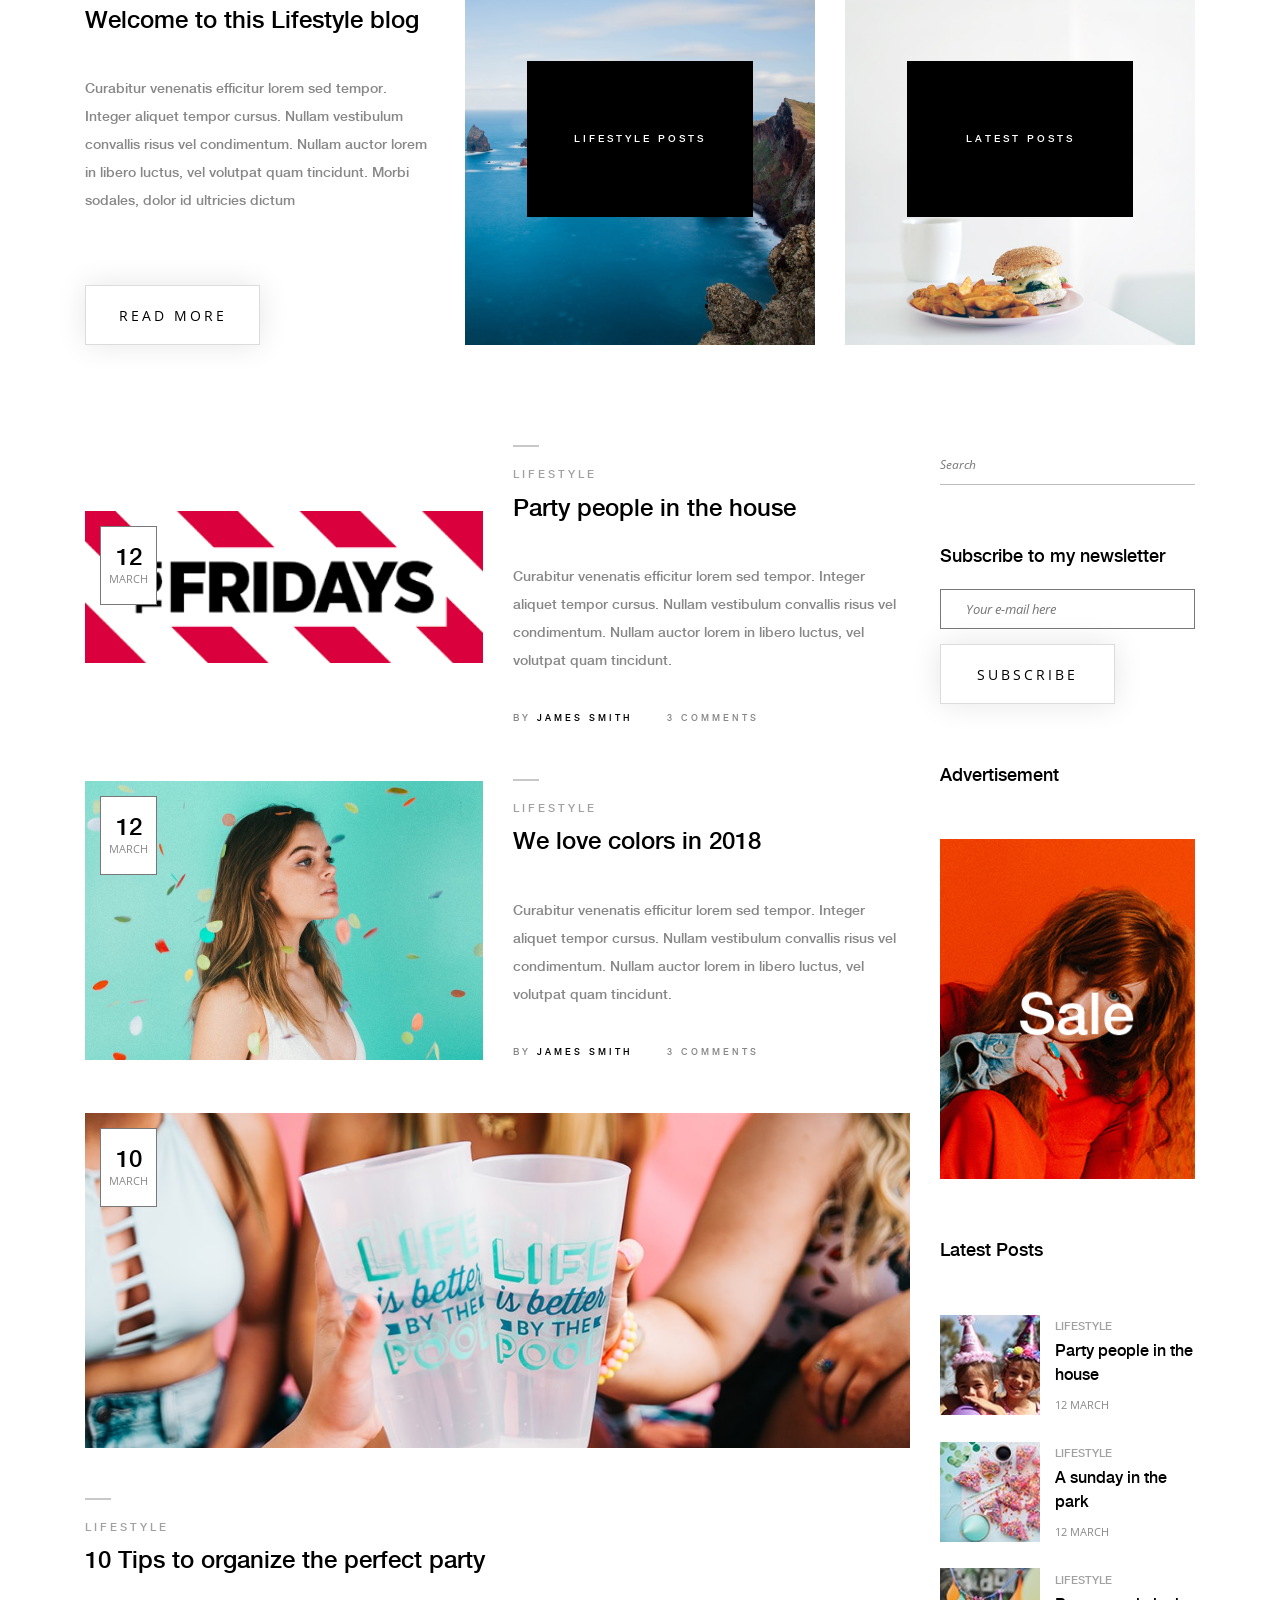
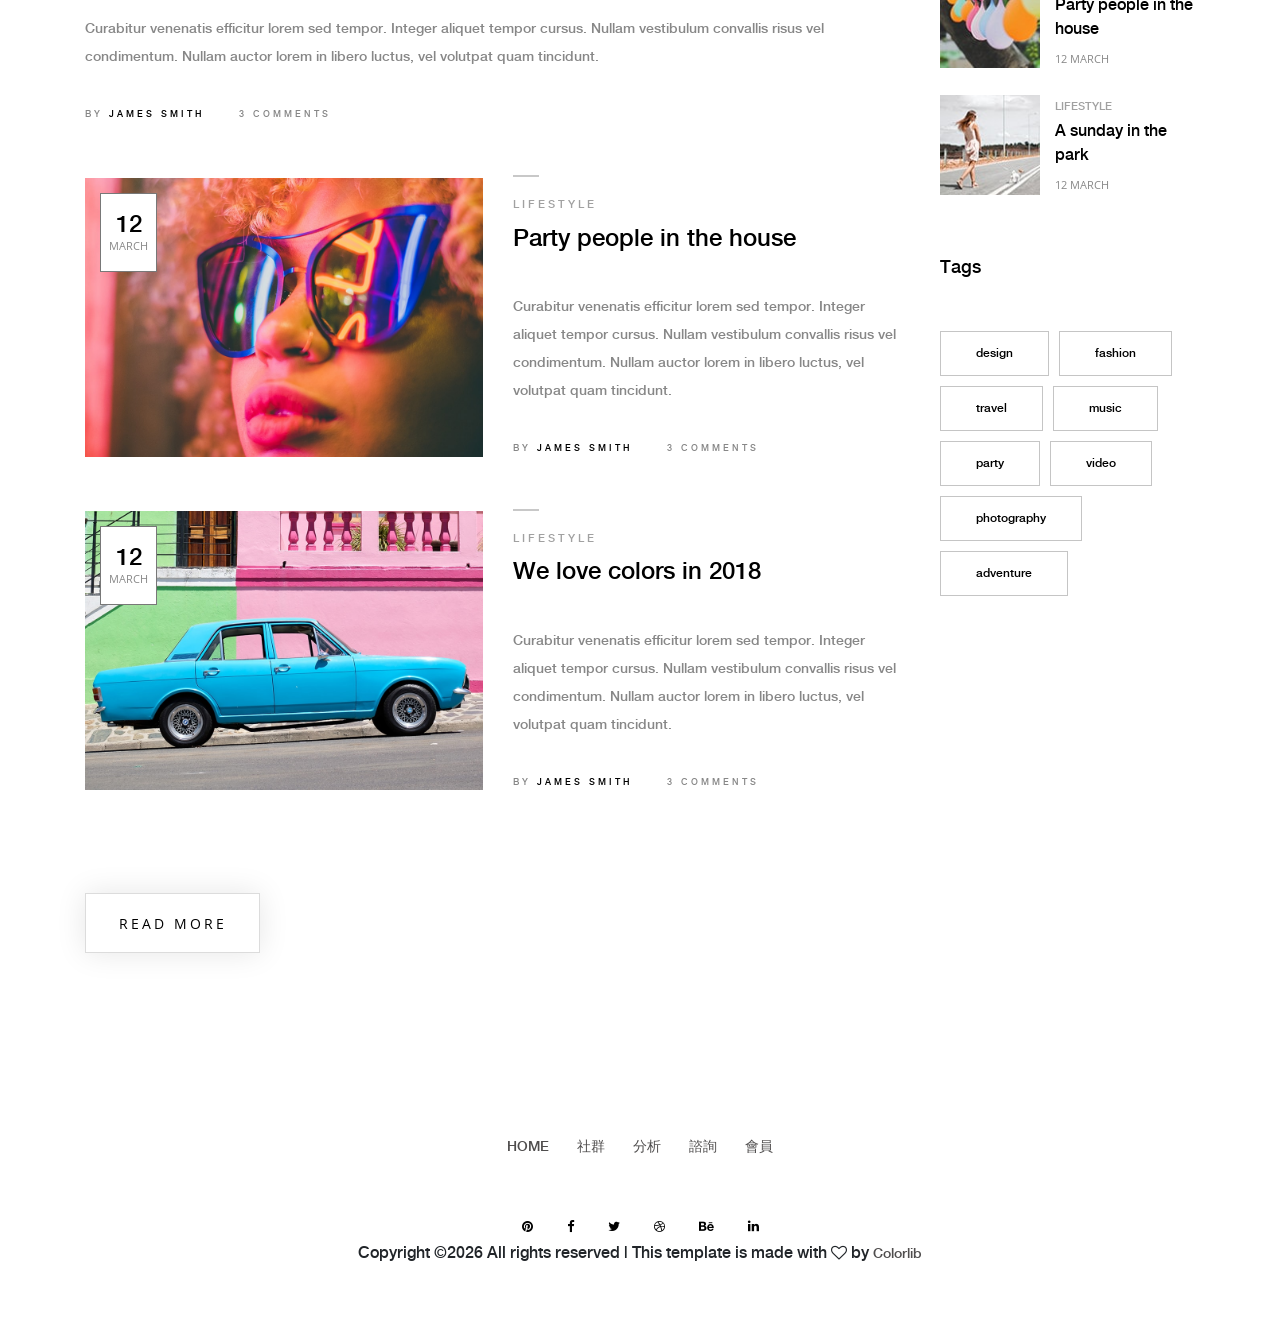
==== commit 629befdb: "new" ====
--- a/templates/index.html
+++ b/templates/index.html
@@ -244,7 +244,7 @@
                         <div class="row align-items-center">
                             <div class="col-12 col-md-6">
                                 <div class="single-blog-thumbnail">
-                                    <img src="/static/img/blog-img/3.jpg" alt="">
+                                    <img src="/static/img/blog-img/tgi.png" alt="">
                                     <div class="post-date">
                                         <a href="#">12 <span>march</span></a>
                                     </div>
@@ -504,8 +504,6 @@
     </div>
     <!-- ##### Blog Wrapper End ##### -->
 
-
-
     <!-- ##### Footer Area Start ##### -->
     <footer class="footer-area text-center">
         <div class="container">
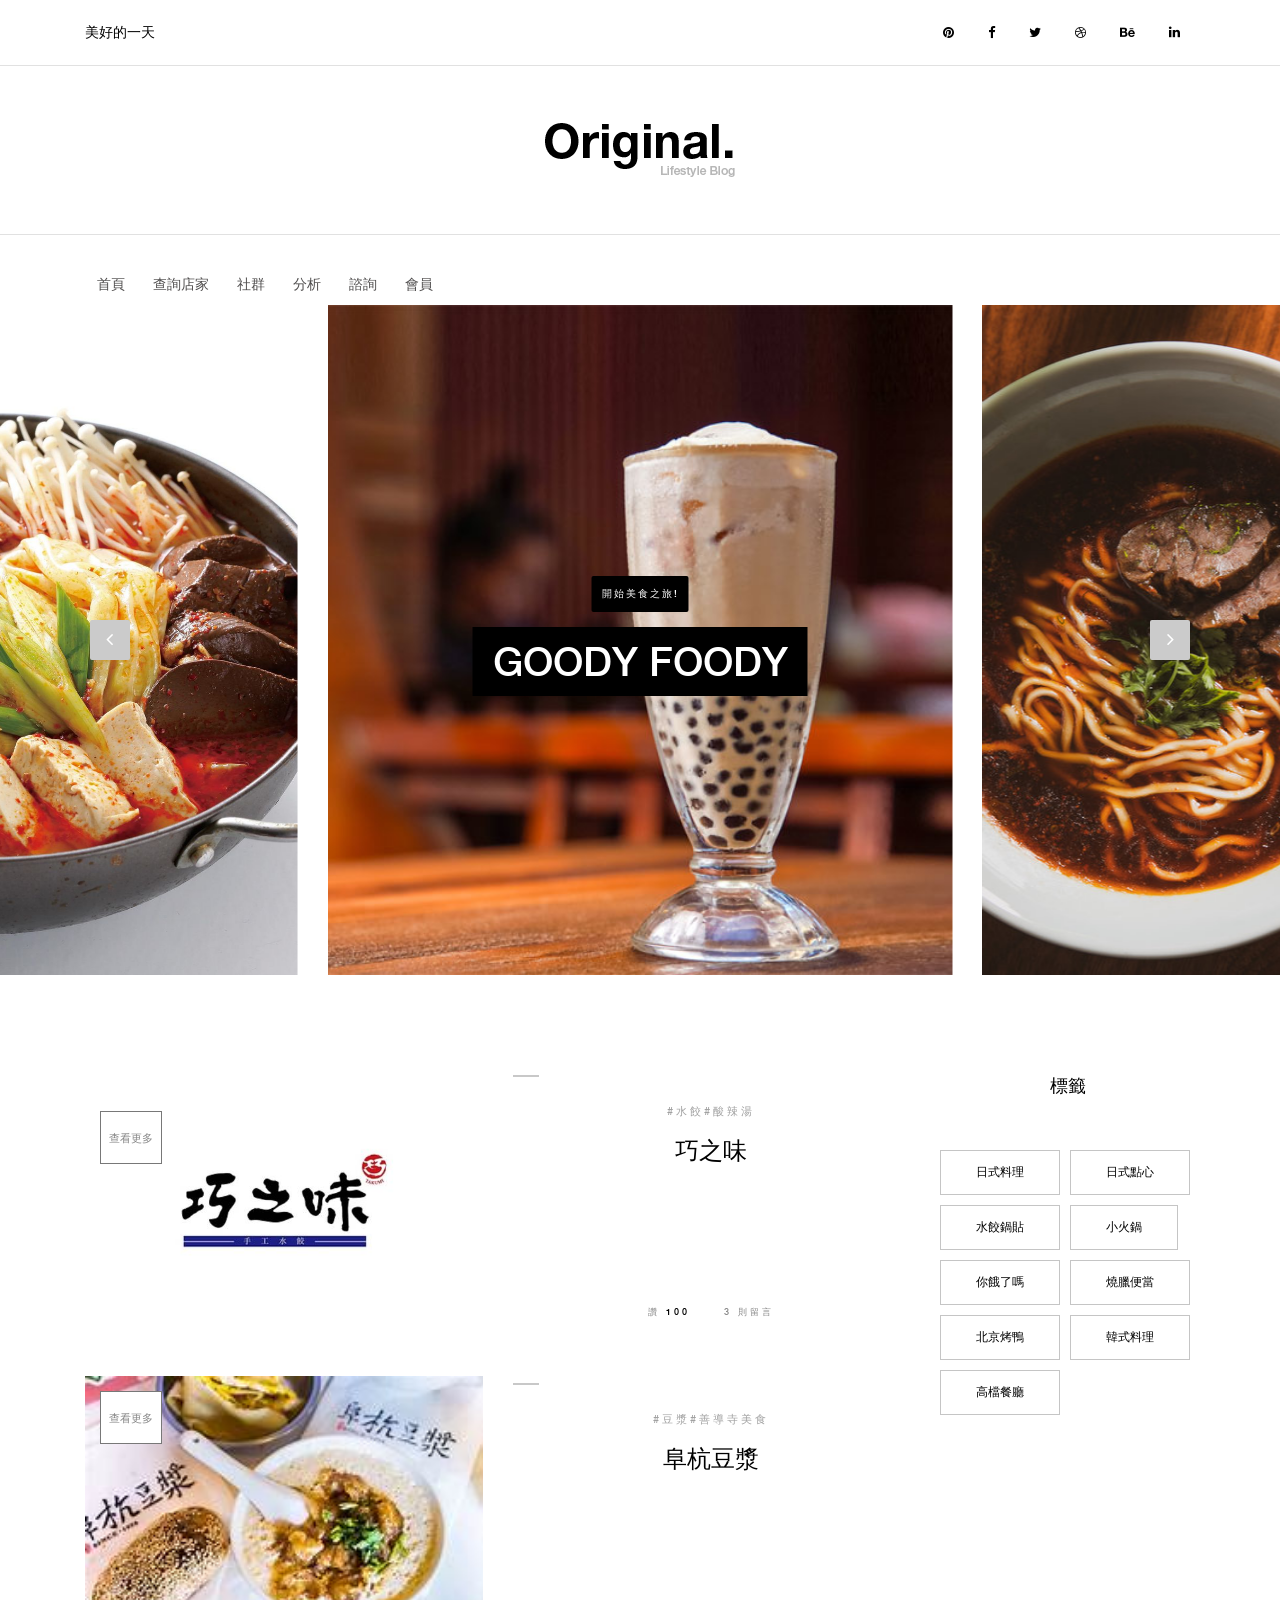
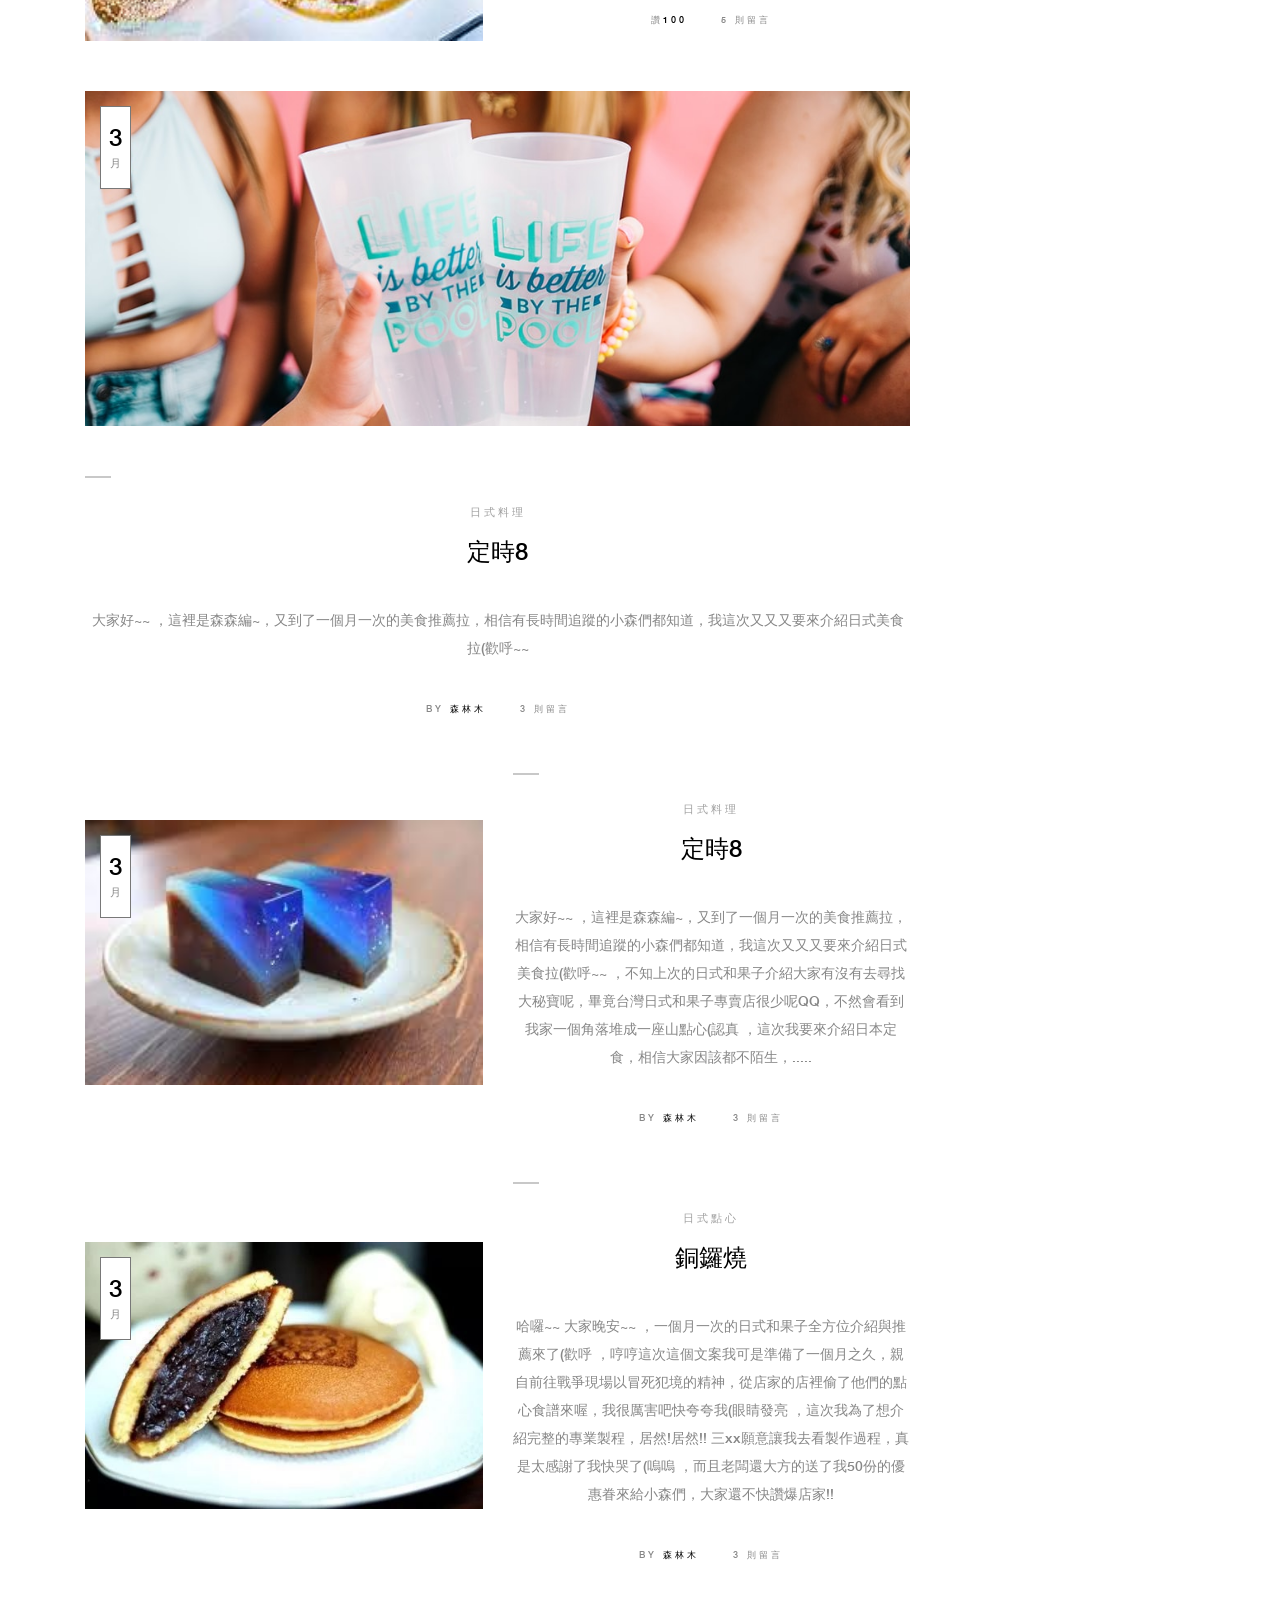
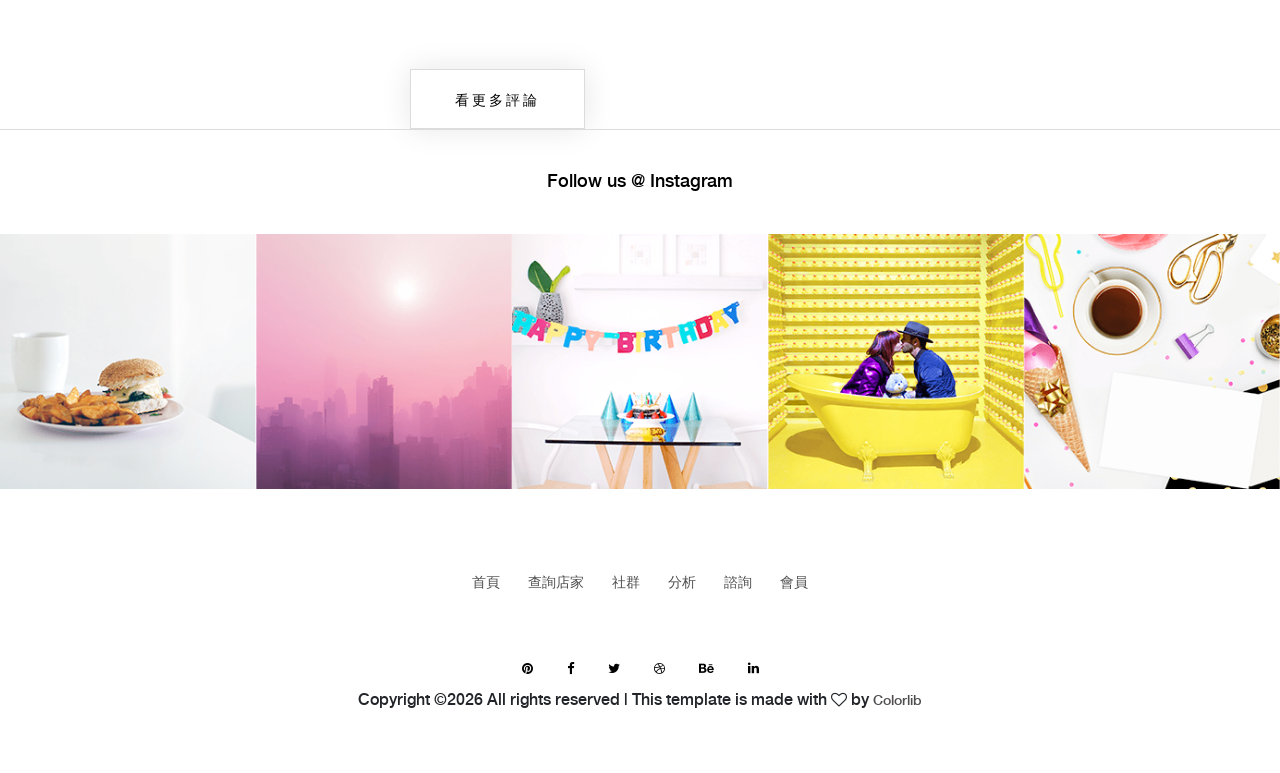
==== commit 771da2a4: "make it better" ====
--- a/templates/index.html
+++ b/templates/index.html
@@ -9,10 +9,10 @@
     <!-- The above 4 meta tags *must* come first in the head; any other head content must come *after* these tags -->
 
     <!-- Title -->
-    <title>Original - Lifestyle Blog Template</title>
+    <title>Goody Foody</title>
 
     <!-- Favicon -->
-    <link rel="icon" href="/static/img/core-img/favicon.ico">
+    <link rel="icon" href="/static/img/bg-img/goody.jpg">
 
     <!-- Style CSS -->
     <link rel="stylesheet" href="/static/css/style.css">
@@ -57,11 +57,8 @@
                         <div class="breaking-news-area">
                             <div id="breakingNewsTicker" class="ticker">
                                 <ul>
-                                    <li><a href="#">Hello World!</a></li>
-                                    <li><a href="#">Hello Universe!</a></li>
-                                    <li><a href="#">Hello Original!</a></li>
-                                    <li><a href="#">Hello Earth!</a></li>
-                                    <li><a href="#">Hello Colorlib!</a></li>
+                                    <li><a href="#">美好的一天</a></li>
+                                    <li><a href="#">從美食開始!</a></li>
                                 </ul>
                             </div>
                         </div>
@@ -117,10 +114,11 @@
                             <!-- Nav Start -->
                             <div class="classynav">
                                 <ul>
-                                    <li><a href="index.html">Home</a></li>
+                                    <li><a href="index.html">首頁</a></li>
+                                    <li><a href="map.html">查詢店家</a></li>
                                     <li><a href="community.html">社群</a></li>
                                     <li><a href="analyze.html">分析</a></li>
-                                    <li><a href="index.html">諮詢</a></li>
+                                    <li><a href="consult.html">諮詢</a></li>
                                     <li><a href="login.html">會員</a></li>
                                 </ul>
                             </div>
@@ -142,46 +140,46 @@
         <!-- Hero Slides Area -->
         <div class="hero-slides owl-carousel">
             <!-- Single Slide -->
-            <div class="single-hero-slide bg-img" style="background-image: url(/static/img/bg-img/b2.jpg);">
+            <div class="single-hero-slide bg-img" style="background-image: url(/static/img/blog-img/f3.jpg);">
                 <div class="container h-100">
                     <div class="row h-100 align-items-center">
                         <div class="col-12">
 
                             <div class="slide-content text-center">
                                 <div class="post-tag">
-                                    <a href="#" data-animation="fadeInUp">lifestyle</a>
-                                </div>
-                                <h2 data-animation="fadeInUp" data-delay="250ms"><a href="single.html">Take a look at last night’s party!</a></h2>
+                                    <a href="#" data-animation="fadeInUp">開始美食之旅!</a>
+                                </div>
+                                <h2 data-animation="fadeInUp" data-delay="250ms"><a href="single.html">Goody Foody</a></h2>
                             </div>
                         </div>
                     </div>
                 </div>
             </div>
             <!-- Single Slide -->
-            <div class="single-hero-slide bg-img" style="background-image: url(/static/img/bg-img/b1.jpg);">
+            <div class="single-hero-slide bg-img" style="background-image: url(/static/img/blog-img/f1.jpg);">
                 <div class="container h-100">
                     <div class="row h-100 align-items-center">
                         <div class="col-12">
                             <div class="slide-content text-center">
                                 <div class="post-tag">
-                                    <a href="#" data-animation="fadeInUp">lifestyle</a>
-                                </div>
-                                <h2 data-animation="fadeInUp" data-delay="250ms"><a href="single.html">Take a look at last night’s party!</a></h2>
+                                    <a href="#" data-animation="fadeInUp">開始美食之旅!</a>
+                                </div>
+                                <h2 data-animation="fadeInUp" data-delay="250ms"><a href="single.html">心之所巷 食之所址</a></h2>
                             </div>
                         </div>
                     </div>
                 </div>
             </div>
             <!-- Single Slide -->
-            <div class="single-hero-slide bg-img" style="background-image: url(/static/img/bg-img/b3.jpg);">
+            <div class="single-hero-slide bg-img" style="background-image: url(/static/img/blog-img/f2.jpg);">
                 <div class="container h-100">
                     <div class="row h-100 align-items-center">
                         <div class="col-12">
                             <div class="slide-content text-center">
                                 <div class="post-tag">
-                                    <a href="#" data-animation="fadeInUp">lifestyle</a>
-                                </div>
-                                <h2 data-animation="fadeInUp" data-delay="250ms"><a href="single.html">Take a look at last night’s party!</a></h2>
+                                    <a href="#" data-animation="fadeInUp">開始美食之旅!</a>
+                                </div>
+                                <h2 data-animation="fadeInUp" data-delay="250ms"><a href="single.html">心之所巷 食之所址</a></h2>
                             </div>
                         </div>
                     </div>
@@ -190,50 +188,18 @@
         </div>
     </div>
     <!-- ##### Hero Area End ##### -->
-        <div class="container h-100">
-              <div class="col-12">
-                  <iframe src="https://www.google.com/maps/embed?pb=!1m18!1m12!1m3!1d3614.769612505944!2d121.52342931500641!3d25.04189148396858!2m3!1f0!2f0!3f0!3m2!1i1024!2i768!4f13.1!3m3!1m2!1s0x3442a970a11a84ad%3A0x58e05f2528812097!2z5ZyL56uL6Ie65YyX5ZWG5qWt5aSn5a24!5e0!3m2!1szh-TW!2stw!4v1648105005962!5m2!1szh-TW!2stw" width="1000" height="450" style="border:0;" allowfullscreen="" loading="lazy"></iframe>
-              </div>
-        </div>
-                  <!-- ##### Blog Wrapper Start ##### -->
-    <div class="blog-wrapper section-padding-100 clearfix">
-        <div class="container">
-            <div class="row align-items-end">
-                <!-- Single Blog Area -->
-                <div class="col-12 col-lg-4">
-                    <div class="single-blog-area clearfix mb-100">
-                        <!-- Blog Content -->
-                        <div class="single-blog-content">
-                            <div class="line"></div>
-                            <a href="#" class="post-tag">Lifestyle</a>
-                            <h4><a href="#" class="post-headline">Welcome to this Lifestyle blog</a></h4>
-                            <p>Curabitur venenatis efficitur lorem sed tempor. Integer aliquet tempor cursus. Nullam vestibulum convallis risus vel condimentum. Nullam auctor lorem in libero luctus, vel volutpat quam tincidunt. Morbi sodales, dolor id ultricies dictum</p>
-                            <a href="#" class="btn original-btn">Read More</a>
-                        </div>
-                    </div>
-                </div>
-                <!-- Single Blog Area -->
-                <div class="col-12 col-md-6 col-lg-4">
-                    <div class="single-catagory-area clearfix mb-100">
-                        <img src="/static/img/blog-img/1.jpg" alt="">
-                        <!-- Catagory Title -->
-                        <div class="catagory-title">
-                            <a href="#">Lifestyle posts</a>
-                        </div>
-                    </div>
-                </div>
-                <!-- Single Blog Area -->
-                <div class="col-12 col-md-6 col-lg-4">
-                    <div class="single-catagory-area clearfix mb-100">
-                        <img src="/static/img/blog-img/2.jpg" alt="">
-                        <!-- Catagory Title -->
-                        <div class="catagory-title">
-                            <a href="#">latest posts</a>
-                        </div>
-                    </div>
-                </div>
-            </div>
-        </div>
+
+    <div class="single-blog-area blog-style-2 mb-50 wow fadeInUp" data-wow-delay="0.2s" data-wow-duration="1000ms">
+        <div class="row align-items-center">
+        </div>
+    </div>
+
+
+    <div class="single-blog-area blog-style-2 mb-50 wow fadeInUp" data-wow-delay="0.2s" data-wow-duration="1000ms">
+        <div class="row align-items-center">
+        </div>
+    </div>
+
 
         <div class="container">
             <div class="row">
@@ -244,9 +210,9 @@
                         <div class="row align-items-center">
                             <div class="col-12 col-md-6">
                                 <div class="single-blog-thumbnail">
-                                    <img src="/static/img/blog-img/tgi.png" alt="">
+                                    <img  src="/static/img/blog-img/r1.jpg" alt="">
                                     <div class="post-date">
-                                        <a href="#">12 <span>march</span></a>
+                                        <a href="/menu/"><span>查看更多</span></a>
                                     </div>
                                 </div>
                             </div>
@@ -254,12 +220,12 @@
                                 <!-- Blog Content -->
                                 <div class="single-blog-content">
                                     <div class="line"></div>
-                                    <a href="#" class="post-tag">Lifestyle</a>
-                                    <h4><a href="#" class="post-headline">Party people in the house</a></h4>
-                                    <p>Curabitur venenatis efficitur lorem sed tempor. Integer aliquet tempor cursus. Nullam vestibulum convallis risus vel condimentum. Nullam auctor lorem in libero luctus, vel volutpat quam tincidunt.</p>
+                                    <a href="#" class="post-tag">#水餃#酸辣湯</a>
+                                    <h4><a href="#" class="post-headline">巧之味</a></h4>
+                                    <br><br><br>
                                     <div class="post-meta">
-                                        <p>By <a href="#">james smith</a></p>
-                                        <p>3 comments</p>
+                                        <p>讚 <a href="#">100</a></p>
+                                        <p>3 則留言</p>
                                     </div>
                                 </div>
                             </div>
@@ -271,9 +237,9 @@
                         <div class="row align-items-center">
                             <div class="col-12 col-md-6">
                                 <div class="single-blog-thumbnail">
-                                    <img src="/static/img/blog-img/4.jpg" alt="">
+                                    <img src="/static/img/blog-img/r2.jpg" alt="">
                                     <div class="post-date">
-                                        <a href="#">12 <span>march</span></a>
+                                        <a href="#"><span>查看更多</span></a>
                                     </div>
                                 </div>
                             </div>
@@ -281,12 +247,12 @@
                                 <!-- Blog Content -->
                                 <div class="single-blog-content">
                                     <div class="line"></div>
-                                    <a href="#" class="post-tag">Lifestyle</a>
-                                    <h4><a href="#" class="post-headline">We love colors in 2018</a></h4>
-                                    <p>Curabitur venenatis efficitur lorem sed tempor. Integer aliquet tempor cursus. Nullam vestibulum convallis risus vel condimentum. Nullam auctor lorem in libero luctus, vel volutpat quam tincidunt.</p>
+                                    <a href="#" class="post-tag">#豆漿#善導寺美食</a>
+                                    <h4><a href="#" class="post-headline">阜杭豆漿</a></h4>
+                                    <br><br><br>
                                     <div class="post-meta">
-                                        <p>By <a href="#">james smith</a></p>
-                                        <p>3 comments</p>
+                                        <p>讚<a href="#">100</a></p>
+                                        <p>5 則留言</p>
                                     </div>
                                 </div>
                             </div>
@@ -300,7 +266,7 @@
                                 <div class="single-blog-thumbnail">
                                     <img src="/static/img/blog-img/7.jpg" alt="">
                                     <div class="post-date">
-                                        <a href="#">10 <span>march</span></a>
+                                        <a href="#">3 <span>月</span></a>
                                     </div>
                                 </div>
                             </div>
@@ -308,12 +274,12 @@
                                 <!-- Blog Content -->
                                 <div class="single-blog-content mt-50">
                                     <div class="line"></div>
-                                    <a href="#" class="post-tag">Lifestyle</a>
-                                    <h4><a href="#" class="post-headline">10 Tips to organize the perfect party</a></h4>
-                                    <p>Curabitur venenatis efficitur lorem sed tempor. Integer aliquet tempor cursus. Nullam vestibulum convallis risus vel condimentum. Nullam auctor lorem in libero luctus, vel volutpat quam tincidunt.</p>
+                                    <a href="#" class="post-tag">日式料理</a>
+                                    <h4><a href="communitypage.html" class="post-headline">定時8</a></h4>
+                                    <p>大家好~~ ，這裡是森森編~，又到了一個月一次的美食推薦拉，相信有長時間追蹤的小森們都知道，我這次又又又要來介紹日式美食拉(歡呼~~</p>
                                     <div class="post-meta">
-                                        <p>By <a href="#">james smith</a></p>
-                                        <p>3 comments</p>
+                                        <p>By <a href="Userintroduction.html">森林木</a></p>
+                                        <p>3 則留言</p>
                                     </div>
                                 </div>
                             </div>
@@ -325,9 +291,9 @@
                         <div class="row align-items-center">
                             <div class="col-12 col-md-6">
                                 <div class="single-blog-thumbnail">
-                                    <img src="/static/img/blog-img/5.jpg" alt="">
+                                    <img src="/static/img/日式和果子/日式和果子.jpg" alt="">
                                     <div class="post-date">
-                                        <a href="#">12 <span>march</span></a>
+                                        <a href="#">3 <span>月</span></a>
                                     </div>
                                 </div>
                             </div>
@@ -335,12 +301,12 @@
                                 <!-- Blog Content -->
                                 <div class="single-blog-content">
                                     <div class="line"></div>
-                                    <a href="#" class="post-tag">Lifestyle</a>
-                                    <h4><a href="#" class="post-headline">Party people in the house</a></h4>
-                                    <p>Curabitur venenatis efficitur lorem sed tempor. Integer aliquet tempor cursus. Nullam vestibulum convallis risus vel condimentum. Nullam auctor lorem in libero luctus, vel volutpat quam tincidunt.</p>
+                                    <a href="#" class="post-tag">日式料理</a>
+                                    <h4><a href="communitypage.html" class="post-headline">定時8</a></h4>
+                                    <p>大家好~~ ，這裡是森森編~，又到了一個月一次的美食推薦拉，相信有長時間追蹤的小森們都知道，我這次又又又要來介紹日式美食拉(歡呼~~ ，不知上次的日式和果子介紹大家有沒有去尋找大秘寶呢，畢竟台灣日式和果子專賣店很少呢QQ，不然會看到我家一個角落堆成一座山點心(認真 ，這次我要來介紹日本定食，相信大家因該都不陌生，.....</p>
                                     <div class="post-meta">
-                                        <p>By <a href="#">james smith</a></p>
-                                        <p>3 comments</p>
+                                        <p>By <a href="Userintroduction.html">森林木</a></p>
+                                        <p>3 則留言</p>
                                     </div>
                                 </div>
                             </div>
@@ -352,9 +318,9 @@
                         <div class="row align-items-center">
                             <div class="col-12 col-md-6">
                                 <div class="single-blog-thumbnail">
-                                    <img src="/static/img/blog-img/6.jpg" alt="">
+                                    <img src="/static/img/日式和果子/銅鑼燒.jpg" alt="">
                                     <div class="post-date">
-                                        <a href="#">12 <span>march</span></a>
+                                        <a href="#">3 <span>月</span></a>
                                     </div>
                                 </div>
                             </div>
@@ -362,12 +328,12 @@
                                 <!-- Blog Content -->
                                 <div class="single-blog-content">
                                     <div class="line"></div>
-                                    <a href="#" class="post-tag">Lifestyle</a>
-                                    <h4><a href="#" class="post-headline">We love colors in 2018</a></h4>
-                                    <p>Curabitur venenatis efficitur lorem sed tempor. Integer aliquet tempor cursus. Nullam vestibulum convallis risus vel condimentum. Nullam auctor lorem in libero luctus, vel volutpat quam tincidunt.</p>
+                                    <a href="#" class="post-tag">日式點心</a>
+                                    <h4><a href="communitypage2.html" class="post-headline">銅鑼燒</a></h4>
+                                    <p>哈囉~~ 大家晚安~~ ，一個月一次的日式和果子全方位介紹與推薦來了(歡呼 ，哼哼這次這個文案我可是準備了一個月之久，親自前往戰爭現場以冒死犯境的精神，從店家的店裡偷了他們的點心食譜來喔，我很厲害吧快夸夸我(眼睛發亮 ，這次我為了想介紹完整的專業製程，居然!居然!! 三xx願意讓我去看製作過程，真是太感謝了我快哭了(嗚嗚 ，而且老闆還大方的送了我50份的優惠眷來給小森們，大家還不快讚爆店家!!</p>
                                     <div class="post-meta">
-                                        <p>By <a href="#">james smith</a></p>
-                                        <p>3 comments</p>
+                                        <p>By <a href="Userintroduction.html">森林木</a></p>
+                                        <p>3 則留言</p>
                                     </div>
                                 </div>
                             </div>
@@ -376,124 +342,38 @@
 
                     <!-- Load More -->
                     <div class="load-more-btn mt-100 wow fadeInUp" data-wow-delay="0.7s" data-wow-duration="1000ms">
-                        <a href="#" class="btn original-btn">Read More</a>
+                        <a href="community.html" class="btn original-btn">看更多評論</a>
                     </div>
                 </div>
 
                 <!-- ##### Sidebar Area ##### -->
                 <div class="col-12 col-md-4 col-lg-3">
                     <div class="post-sidebar-area">
+<!--                        <div class="sidebar-widget-area">-->
+<!--                            <h5 class="title subscribe-title">新增店家資訊</h5>-->
+<!--                            <div class="widget-content">-->
+<!--                                <form action="#" class="newsletterForm">-->
+<!--                                    <button type="submit" class="btn original-btn" >-->
+<!--                                        <a href="Storeinformation.html">前往新增店家資訊</a>-->
+<!--                                    </button>-->
+<!--                                </form>-->
+<!--                            </div>-->
+<!--                        </div>-->
 
                         <!-- Widget Area -->
                         <div class="sidebar-widget-area">
-                            <form action="#" class="search-form">
-                                <input type="search" name="search" id="searchForm" placeholder="Search">
-                                <input type="submit" value="submit">
-                            </form>
-                        </div>
-
-                        <!-- Widget Area -->
-                        <div class="sidebar-widget-area">
-                            <h5 class="title subscribe-title">Subscribe to my newsletter</h5>
-                            <div class="widget-content">
-                                <form action="#" class="newsletterForm">
-                                    <input type="email" name="email" id="subscribesForm" placeholder="Your e-mail here">
-                                    <button type="submit" class="btn original-btn">Subscribe</button>
-                                </form>
-                            </div>
-                        </div>
-
-                        <!-- Widget Area -->
-                        <div class="sidebar-widget-area">
-                            <h5 class="title">Advertisement</h5>
-                            <a href="#"><img src="/static/img/bg-img/add.gif" alt=""></a>
-                        </div>
-
-                        <!-- Widget Area -->
-                        <div class="sidebar-widget-area">
-                            <h5 class="title">Latest Posts</h5>
-
-                            <div class="widget-content">
-
-                                <!-- Single Blog Post -->
-                                <div class="single-blog-post d-flex align-items-center widget-post">
-                                    <!-- Post Thumbnail -->
-                                    <div class="post-thumbnail">
-                                        <img src="/static/img/blog-img/lp1.jpg" alt="">
-                                    </div>
-                                    <!-- Post Content -->
-                                    <div class="post-content">
-                                        <a href="#" class="post-tag">Lifestyle</a>
-                                        <h4><a href="#" class="post-headline">Party people in the house</a></h4>
-                                        <div class="post-meta">
-                                            <p><a href="#">12 March</a></p>
-                                        </div>
-                                    </div>
-                                </div>
-
-                                <!-- Single Blog Post -->
-                                <div class="single-blog-post d-flex align-items-center widget-post">
-                                    <!-- Post Thumbnail -->
-                                    <div class="post-thumbnail">
-                                        <img src="/static/img/blog-img/lp2.jpg" alt="">
-                                    </div>
-                                    <!-- Post Content -->
-                                    <div class="post-content">
-                                        <a href="#" class="post-tag">Lifestyle</a>
-                                        <h4><a href="#" class="post-headline">A sunday in the park</a></h4>
-                                        <div class="post-meta">
-                                            <p><a href="#">12 March</a></p>
-                                        </div>
-                                    </div>
-                                </div>
-
-                                <!-- Single Blog Post -->
-                                <div class="single-blog-post d-flex align-items-center widget-post">
-                                    <!-- Post Thumbnail -->
-                                    <div class="post-thumbnail">
-                                        <img src="/static/img/blog-img/lp3.jpg" alt="">
-                                    </div>
-                                    <!-- Post Content -->
-                                    <div class="post-content">
-                                        <a href="#" class="post-tag">Lifestyle</a>
-                                        <h4><a href="#" class="post-headline">Party people in the house</a></h4>
-                                        <div class="post-meta">
-                                            <p><a href="#">12 March</a></p>
-                                        </div>
-                                    </div>
-                                </div>
-
-                                <!-- Single Blog Post -->
-                                <div class="single-blog-post d-flex align-items-center widget-post">
-                                    <!-- Post Thumbnail -->
-                                    <div class="post-thumbnail">
-                                        <img src="/static/img/blog-img/lp4.jpg" alt="">
-                                    </div>
-                                    <!-- Post Content -->
-                                    <div class="post-content">
-                                        <a href="#" class="post-tag">Lifestyle</a>
-                                        <h4><a href="#" class="post-headline">A sunday in the park</a></h4>
-                                        <div class="post-meta">
-                                            <p><a href="#">12 March</a></p>
-                                        </div>
-                                    </div>
-                                </div>
-                            </div>
-                        </div>
-
-                        <!-- Widget Area -->
-                        <div class="sidebar-widget-area">
-                            <h5 class="title">Tags</h5>
+                            <h5 class="title">標籤</h5>
                             <div class="widget-content">
                                 <ul class="tags">
-                                    <li><a href="#">design</a></li>
-                                    <li><a href="#">fashion</a></li>
-                                    <li><a href="#">travel</a></li>
-                                    <li><a href="#">music</a></li>
-                                    <li><a href="#">party</a></li>
-                                    <li><a href="#">video</a></li>
-                                    <li><a href="#">photography</a></li>
-                                    <li><a href="#">adventure</a></li>
+                                    <li><a href="#">日式料理</a></li>
+                                    <li><a href="#">日式點心</a></li>
+                                    <li><a href="#">水餃鍋貼</a></li>
+                                    <li><a href="#">小火鍋</a></li>
+                                    <li><a href="#">你餓了嗎</a></li>
+                                    <li><a href="#">燒臘便當</a></li>
+                                    <li><a href="#">北京烤鴨</a></li>
+                                    <li><a href="#">韓式料理</a></li>
+                                    <li><a href="#">高檔餐廳</a></li>
                                 </ul>
                             </div>
                         </div>
@@ -503,6 +383,63 @@
         </div>
     </div>
     <!-- ##### Blog Wrapper End ##### -->
+
+    <!-- ##### Instagram Feed Area Start ##### -->
+    <div class="instagram-feed-area">
+        <div class="container">
+            <div class="row">
+                <div class="col-12">
+                    <div class="insta-title">
+                        <h5>Follow us @ Instagram</h5>
+                    </div>
+                </div>
+            </div>
+        </div>
+        <!-- Instagram Slides -->
+        <div class="instagram-slides owl-carousel">
+            <!-- Single Insta Feed -->
+            <div class="single-insta-feed">
+                <img src="/static/img/instagram-img/1.png" alt="">
+                <!-- Hover Effects -->
+                <div class="hover-effects">
+                    <a href="#" class="d-flex align-items-center justify-content-center"><i class="fa fa-instagram"></i></a>
+                </div>
+            </div>
+            <!-- Single Insta Feed -->
+            <div class="single-insta-feed">
+                <img src="/static/img/instagram-img/2.png" alt="">
+                <!-- Hover Effects -->
+                <div class="hover-effects">
+                    <a href="#" class="d-flex align-items-center justify-content-center"><i class="fa fa-instagram"></i></a>
+                </div>
+            </div>
+            <!-- Single Insta Feed -->
+            <div class="single-insta-feed">
+                <img src="/static/img/instagram-img/3.png" alt="">
+                <!-- Hover Effects -->
+                <div class="hover-effects">
+                    <a href="#" class="d-flex align-items-center justify-content-center"><i class="fa fa-instagram"></i></a>
+                </div>
+            </div>
+            <!-- Single Insta Feed -->
+            <div class="single-insta-feed">
+                <img src="/static/img/instagram-img/4.png" alt="">
+                <!-- Hover Effects -->
+                <div class="hover-effects">
+                    <a href="#" class="d-flex align-items-center justify-content-center"><i class="fa fa-instagram"></i></a>
+                </div>
+            </div>
+            <!-- Single Insta Feed -->
+            <div class="single-insta-feed">
+                <img src="/static/img/instagram-img/5.png" alt="">
+                <!-- Hover Effects -->
+                <div class="hover-effects">
+                    <a href="#" class="d-flex align-items-center justify-content-center"><i class="fa fa-instagram"></i></a>
+                </div>
+            </div>
+        </div>
+    </div>
+    <!-- ##### Instagram Feed Area End ##### -->
 
     <!-- ##### Footer Area Start ##### -->
     <footer class="footer-area text-center">
@@ -531,10 +468,11 @@
                                 <!-- Nav Start -->
                                 <div class="classynav">
                                     <ul>
-                                        <li><a href="index.html">Home</a></li>
+                                        <li><a href="index.html">首頁</a></li>
+                                        <li><a href="map.html">查詢店家</a></li>
                                         <li><a href="community.html">社群</a></li>
                                         <li><a href="analyze.html">分析</a></li>
-                                        <li><a href="#">諮詢</a></li>
+                                        <li><a href="consult.html">諮詢</a></li>
                                         <li><a href="login.html">會員</a></li>
                                     </ul>
                                 </div>
